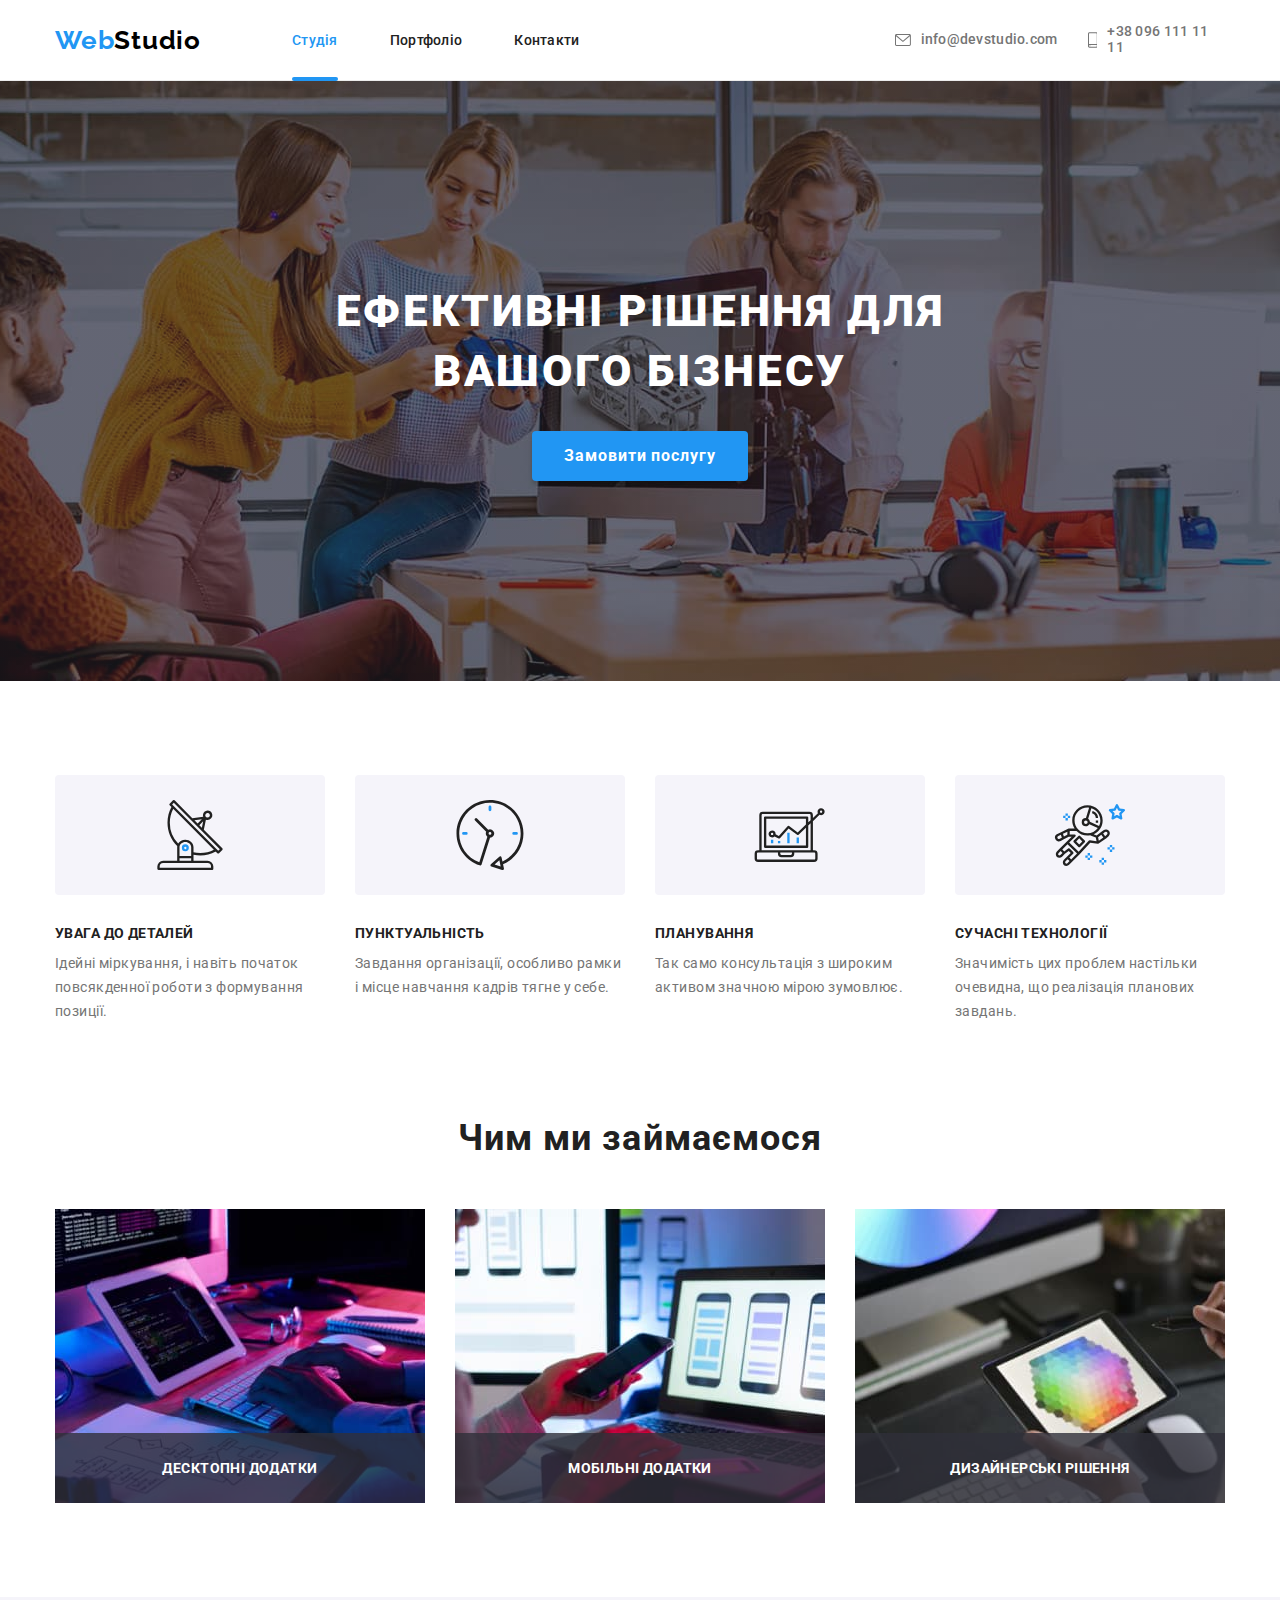
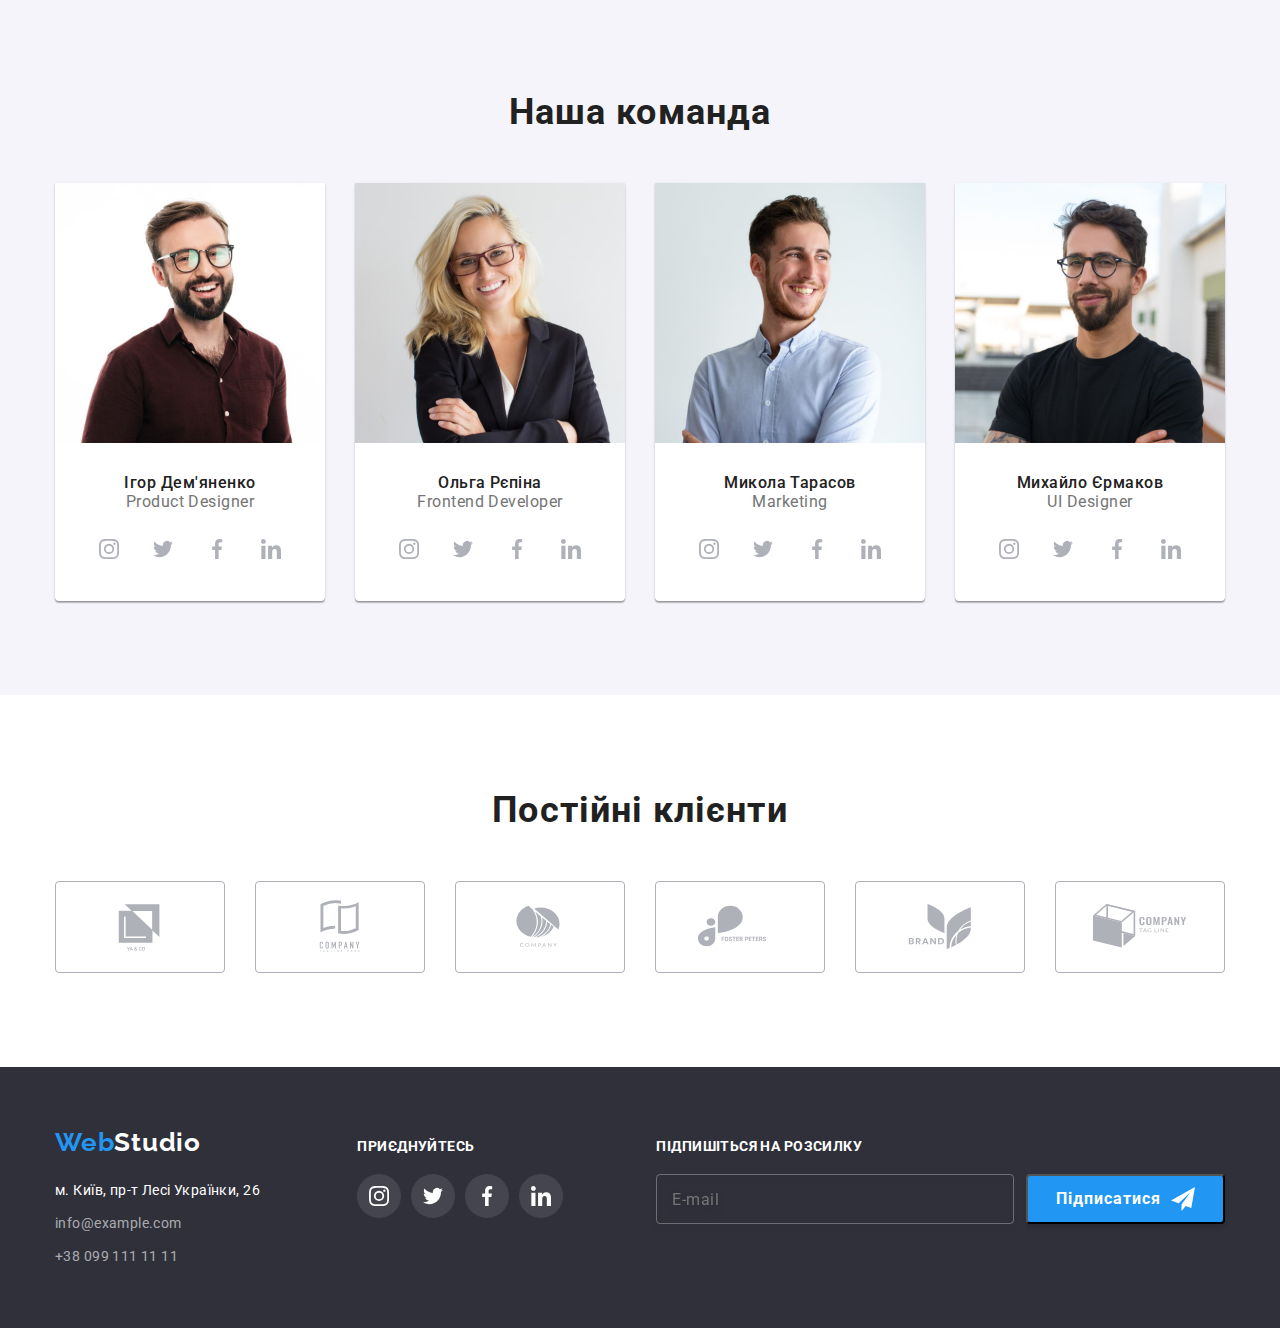
==== index.html @ fb554d21 "hw7" ====
<!DOCTYPE html>
<html lang="uk">
  <head>
    <meta charset="UTF-8" />
    <meta http-equiv="X-UA-Compatible" content="IE=edge" />
    <meta name="viewport" content="width=device-width, initial-scale=1.0" />

    <link rel="preconnect" href="https://fonts.googleapis.com" />
    <link rel="preconnect" href="https://fonts.gstatic.com" crossorigin />
    <link
      href="https://fonts.googleapis.com/css2?family=Raleway:wght@700&family=Roboto:wght@400;500;700;900&display=swap"
      rel="stylesheet"
    />

    <link
      rel="stylesheet"
      href="https://cdnjs.cloudflare.com/ajax/libs/modern-normalize/1.1.0/modern-normalize.min.css"
    />

    <link rel="stylesheet" href="./css/main.min.css" />

    <title>Web Studio</title>
  </head>
  <body>
    <header class="header">
      <div class="conteiner">
        <a href="./index.html" class="header__logo link"
          ><span class="logo--web">Web</span>Studio</a
        >
        <nav class="nav">
          <ul class="nav__list">
            <li class="nav__item">
              <a href="./index.html" class="nav__link link current">Студія</a>
            </li>
            <li class="nav__item">
              <a href="./portfolio.html" class="nav__link link">Портфоліо</a>
            </li>
            <li class="nav__item"><a href="link" class="nav__link link">Контакти</a></li>
          </ul>
        </nav>
        <ul class="header-contacts__list">
          <li class="header-contacts__ietm">
            <a href="mailto:info@devstudio.com" class="header-contacts__link link">
              <svg class="header-contacts__icon" width="16" height="12">
                <use href="./img/svg/symbol-defs.svg#icon-mail"></use>
              </svg>
              info@devstudio.com</a
            >
          </li>
          <li class="header-contacts__ietm">
            <a href="tel:+380961111111" class="header-contacts__link link">
              <svg class="header-contacts__icon" width="10" height="16">
                <use href="./img/svg/symbol-defs.svg#icon-smartphone"></use>
              </svg>
              +38 096 111 11 11</a
            >
          </li>
        </ul>
      </div>
    </header>
    <main>
      <section class="hero">
        <div class="conteiner">
          <h1 class="hero__title">Ефективні рішення для вашого бізнесу</h1>

          <button type="button" class="hero__btn btn cursor" data-modal-open>
            Замовити послугу
          </button>
        </div>
      </section>

      <section class="section">
        <div class="conteiner">
          <h2 class="visually-hidden">Features</h2>
          <ul class="features_list">
            <li class="features__item">
              <div class="features__icon--background">
                <svg class="features__icon" width="70" height="70">
                  <use href="./img/svg/symbol-defs.svg#icon-antenna"></use>
                </svg>
              </div>

              <h3 class="features__title">УВАГА ДО ДЕТАЛЕЙ</h3>
              <p class="features__text">
                Ідейні міркування, і навіть початок повсякденної роботи з формування позиції.
              </p>
            </li>
            <li class="features__item">
              <div class="features__icon--background">
                <svg class="features__icon" width="70" height="70">
                  <use href="./img/svg/symbol-defs.svg#icon-clock"></use>
                </svg>
              </div>

              <h3 class="features__title">ПУНКТУАЛЬНІСТЬ</h3>
              <p class="features__text">
                Завдання організації, особливо рамки і місце навчання кадрів тягне у себе.
              </p>
            </li>
            <li class="features__item">
              <div class="features__icon--background">
                <svg class="features__icon" width="70" height="70">
                  <use href="./img/svg/symbol-defs.svg#icon-diagram"></use>
                </svg>
              </div>

              <h3 class="features__title">ПЛАНУВАННЯ</h3>
              <p class="features__text">
                Так само консультація з широким активом значною мірою зумовлює.
              </p>
            </li>
            <li class="features__item">
              <div class="features__icon--background">
                <svg class="features__icon" width="70" height="70">
                  <use href="./img/svg/symbol-defs.svg#icon-astronaut"></use>
                </svg>
              </div>

              <h3 class="features__title">СУЧАСНІ ТЕХНОЛОГІЇ</h3>
              <p class="features__text">
                Значимість цих проблем настільки очевидна, що реалізація планових завдань.
              </p>
            </li>
          </ul>
        </div>
      </section>

      <section class="section work">
        <div class="conteiner">
          <h2 class="work__title title">Чим ми займаємося</h2>
          <ul class="work__list">
            <li class="work__item">
              <img src="./img/box-1.jpg" alt="computer" width="370" class="work__img" />
              <p class="work__text">Десктопні додатки</p>
            </li>
            <li class="work__item">
              <img src="./img/box-2.jpg" alt="phone" width="370" class="work__img" />
              <p class="work__text">Мобільні додатки</p>
            </li>
            <li class="work__item">
              <img src="./img/box-3.jpg" alt="tablet" width="370" class="work__img" />
              <p class="work__text">Дизайнерські рішення</p>
            </li>
          </ul>
        </div>
      </section>

      <section class="section team">
        <div class="conteiner">
          <h2 class="team__title title">Наша команда</h2>
          <ul class="team__list">
            <li class="team__item">
              <img src="./img/img.jpg" alt="man" class="team__img" width="270" />
              <div class="team__describe">
                <h3 class="team__name">Ігор Дем'яненко</h3>
                <p class="team__positon">Product Designer</p>
                <ul class="team-icon__list">
                  <li class="team-icon__item">
                    <a
                      href="https://www.instagram.com/"
                      target="_blank"
                      rel="noopener noreferrer nofollow"
                      class="team-icon__link"
                    >
                      <svg class="team-icon__social" width="20" height="20">
                        <use href="./img/svg/symbol-defs.svg#icon-instagram"></use>
                      </svg>
                    </a>
                  </li>
                  <li class="team-icon__item">
                    <a
                      href="https://www.twitter.com/"
                      target="_blank"
                      rel="noopener noreferrer nofollow"
                      class="team-icon__link"
                    >
                      <svg class="team-icon__social" width="20" height="20">
                        <use href="./img/svg/symbol-defs.svg#icon-twitter"></use>
                      </svg>
                    </a>
                  </li>
                  <li class="team-icon__item">
                    <a
                      href="https://www.facebook.com/"
                      target="_blank"
                      rel="noopener noreferrer nofollow"
                      class="team-icon__link"
                    >
                      <svg class="team-icon__social" width="20" height="20">
                        <use href="./img/svg/symbol-defs.svg#icon-facebook"></use>
                      </svg>
                    </a>
                  </li>
                  <li class="team-icon__item">
                    <a
                      href="https://www.linkedin.com/"
                      target="_blank"
                      rel="noopener noreferrer nofollow"
                      class="team-icon__link"
                    >
                      <svg class="team-icon__social" width="20" height="20">
                        <use href="./img/svg/symbol-defs.svg#icon-linkedin"></use>
                      </svg>
                    </a>
                  </li>
                </ul>
              </div>
            </li>
            <li class="team__item">
              <img src="./img/img-1.jpg" alt="woman" class="team__img" width="270" />
              <div class="team__describe">
                <h3 class="team__name">Ольга Рєпіна</h3>
                <p class="team__positon">Frontend Developer</p>
                <ul class="team-icon__list">
                  <li class="team-icon__item">
                    <a
                      href="https://www.instagram.com/"
                      target="_blank"
                      rel="noopener noreferrer nofollow"
                      class="team-icon__link"
                    >
                      <svg class="team-icon__social" width="20" height="20">
                        <use href="./img/svg/symbol-defs.svg#icon-instagram"></use>
                      </svg>
                    </a>
                  </li>
                  <li class="team-icon__item">
                    <a
                      href="https://www.twitter.com/"
                      target="_blank"
                      rel="noopener noreferrer nofollow"
                      class="team-icon__link"
                    >
                      <svg class="team-icon__social" width="20" height="20">
                        <use href="./img/svg/symbol-defs.svg#icon-twitter"></use>
                      </svg>
                    </a>
                  </li>
                  <li class="team-icon__item">
                    <a
                      href="https://www.facebook.com/"
                      target="_blank"
                      rel="noopener noreferrer nofollow"
                      class="team-icon__link"
                    >
                      <svg class="team-icon__social" width="20" height="20">
                        <use href="./img/svg/symbol-defs.svg#icon-facebook"></use>
                      </svg>
                    </a>
                  </li>
                  <li class="team-icon__item">
                    <a
                      href="https://www.linkedin.com/"
                      target="_blank"
                      rel="noopener noreferrer nofollow"
                      class="team-icon__link"
                    >
                      <svg class="team-icon__social" width="20" height="20">
                        <use href="./img/svg/symbol-defs.svg#icon-linkedin"></use>
                      </svg>
                    </a>
                  </li>
                </ul>
              </div>
            </li>
            <li class="team__item">
              <img src="./img/img-2.jpg" alt="man" class="team__img" width="270" />
              <div class="team__describe">
                <h3 class="team__name">Микола Тарасов</h3>
                <p class="team__positon">Marketing</p>
                <ul class="team-icon__list">
                  <li class="team-icon__item">
                    <a
                      href="https://www.instagram.com/"
                      target="_blank"
                      rel="noopener noreferrer nofollow"
                      class="team-icon__link"
                    >
                      <svg class="team-icon__social" width="20" height="20">
                        <use href="./img/svg/symbol-defs.svg#icon-instagram"></use>
                      </svg>
                    </a>
                  </li>
                  <li class="team-icon__item">
                    <a
                      href="https://www.twitter.com/"
                      target="_blank"
                      rel="noopener noreferrer nofollow"
                      class="team-icon__link"
                    >
                      <svg class="team-icon__social" width="20" height="20">
                        <use href="./img/svg/symbol-defs.svg#icon-twitter"></use>
                      </svg>
                    </a>
                  </li>
                  <li class="team-icon__item">
                    <a
                      href="https://www.facebook.com/"
                      target="_blank"
                      rel="noopener noreferrer nofollow"
                      class="team-icon__link"
                    >
                      <svg class="team-icon__social" width="20" height="20">
                        <use href="./img/svg/symbol-defs.svg#icon-facebook"></use>
                      </svg>
                    </a>
                  </li>
                  <li class="team-icon__item">
                    <a
                      href="https://www.linkedin.com/"
                      target="_blank"
                      rel="noopener noreferrer nofollow"
                      class="team-icon__link"
                    >
                      <svg class="team-icon__social" width="20" height="20">
                        <use href="./img/svg/symbol-defs.svg#icon-linkedin"></use>
                      </svg>
                    </a>
                  </li>
                </ul>
              </div>
            </li>
            <li class="team__item">
              <img src="./img/img-3.jpg" alt="man" class="team__img" width="270" />
              <div class="team__describe">
                <h3 class="team__name">Михайло Єрмаков</h3>
                <p class="team__positon">UI Designer</p>
                <ul class="team-icon__list">
                  <li class="team-icon__item">
                    <a
                      href="https://www.instagram.com/"
                      target="_blank"
                      rel="noopener noreferrer nofollow"
                      class="team-icon__link"
                    >
                      <svg class="team-icon__social" width="20" height="20">
                        <use href="./img/svg/symbol-defs.svg#icon-instagram"></use>
                      </svg>
                    </a>
                  </li>
                  <li class="team-icon__item">
                    <a
                      href="https://www.twitter.com/"
                      target="_blank"
                      rel="noopener noreferrer nofollow"
                      class="team-icon__link"
                    >
                      <svg class="team-icon__social" width="20" height="20">
                        <use href="./img/svg/symbol-defs.svg#icon-twitter"></use>
                      </svg>
                    </a>
                  </li>
                  <li class="team-icon__item">
                    <a
                      href="https://www.facebook.com/"
                      target="_blank"
                      rel="noopener noreferrer nofollow"
                      class="team-icon__link"
                    >
                      <svg class="team-icon__social" width="20" height="20">
                        <use href="./img/svg/symbol-defs.svg#icon-facebook"></use>
                      </svg>
                    </a>
                  </li>
                  <li class="team-icon__item">
                    <a
                      href="https://www.linkedin.com/"
                      target="_blank"
                      rel="noopener noreferrer nofollow"
                      class="team-icon__link"
                    >
                      <svg class="team-icon__social" width="20" height="20">
                        <use href="./img/svg/symbol-defs.svg#icon-linkedin"></use>
                      </svg>
                    </a>
                  </li>
                </ul>
              </div>
            </li>
          </ul>
        </div>
      </section>

      <section class="section">
        <div class="conteiner">
          <h2 class="title">Постійні клієнти</h2>
          <ul class="clients__list">
            <li class="client__item">
              <a href="" class="clients__link">
                <svg class="client__icon" width="106" height="60">
                  <use href="./img/svg/symbol-defs.svg#icon-Logo-1"></use>
                </svg>
              </a>
            </li>
            <li class="client__item">
              <a href="" class="clients__link">
                <svg class="client__icon" width="106" height="60">
                  <use href="./img/svg/symbol-defs.svg#icon-Logo-2"></use>
                </svg>
              </a>
            </li>
            <li class="client__item">
              <a href="" class="clients__link">
                <svg class="client__icon" width="106" height="60">
                  <use href="./img/svg/symbol-defs.svg#icon-Logo-3"></use>
                </svg>
              </a>
            </li>
            <li class="client__item">
              <a href="" class="clients__link">
                <svg class="client__icon" width="106" height="60">
                  <use href="./img/svg/symbol-defs.svg#icon-Logo-4"></use>
                </svg>
              </a>
            </li>
            <li class="client__item">
              <a href="" class="clients__link">
                <svg class="client__icon" width="106" height="60">
                  <use href="./img/svg/symbol-defs.svg#icon-Logo-5"></use>
                </svg>
              </a>
            </li>
            <li class="client__item">
              <a href="" class="clients__link">
                <svg class="client__icon" width="106" height="60">
                  <use href="./img/svg/symbol-defs.svg#icon-Logo-6"></use>
                </svg>
              </a>
            </li>
          </ul>
        </div>
      </section>
    </main>

    <footer class="footer">
      <div class="conteiner footer-conteiner">
        <div class="footer-contacts">
          <a href="index.html" class="footer__logo link"
            ><span class="logo--web">Web</span>Studio
          </a>
          <address class="address">
            <ul class="addres__list">
              <li class="addres__item">
                <a
                  href="https://goo.gl/maps/8pk922sbXH1BQYxR7"
                  target="_blank"
                  rel="noopener noreferrer nofollow"
                  class="footer__link footer__link--location link"
                  >м. Київ, пр-т Лесі Українки, 26</a
                >
              </li>
              <li class="addres__item">
                <a href="mailto:info@example.com" class="footer__link link">info@example.com</a>
              </li>
              <li class="addres__item">
                <a href="tel:+380991111111" class="footer__link link">+38 099 111 11 11</a>
              </li>
            </ul>
          </address>
        </div>
        <div class="footer-icon">
          <p class="footer-icon__text">Приєднуйтесь</p>
          <ul class="footer-icon__list">
            <li class="footer-icon__item">
              <a
                href="https://www.instagram.com/"
                target="_blank"
                rel="noopener noreferrer nofollow"
                class="footer-icon__link"
              >
                <svg class="footer-icon__social" width="20" height="20">
                  <use href="./img/svg/symbol-defs.svg#icon-instagram"></use>
                </svg>
              </a>
            </li>
            <li class="footer-icon__item">
              <a
                href="https://www.twitter.com/"
                target="_blank"
                rel="noopener noreferrer nofollow"
                class="footer-icon__link"
              >
                <svg class="footer-icon__social" width="20" height="20">
                  <use href="./img/svg/symbol-defs.svg#icon-twitter"></use>
                </svg>
              </a>
            </li>
            <li class="footer-icon__item">
              <a
                href="https://www.facebook.com/"
                target="_blank"
                rel="noopener noreferrer nofollow"
                class="footer-icon__link"
              >
                <svg class="footer-icon__social" width="20" height="20">
                  <use href="./img/svg/symbol-defs.svg#icon-facebook"></use>
                </svg>
              </a>
            </li>
            <li class="footer-icon__item">
              <a
                href="https://www.linkedin.com/"
                target="_blank"
                rel="noopener noreferrer nofollow"
                class="footer-icon__link"
              >
                <svg class="footer-icon__social" width="20" height="20">
                  <use href="./img/svg/symbol-defs.svg#icon-linkedin"></use>
                </svg>
              </a>
            </li>
          </ul>
        </div>

        <form class="footer-form">
          <label class="footer-form__label">
            <p class="footer-form__tile">Підпишіться на розсилку</p>
            <input
              type="email"
              name="subscribe"
              class="footer-form__input cursor"
              placeholder="E-mail"
              required
            />
          </label>

          <button type="submit" class="footer-form__button cursor">
            Підписатися
            <svg class="footer-form__icon" width="24" height="24">
              <use href="./img/svg/symbol-defs.svg#icon-send"></use>
            </svg>
          </button>
        </form>
      </div>
    </footer>
    <div class="backdrop is-hidden" data-modal>
      <div class="modal">
        <form class="modal-form">
          <h2 class="modal-form__title">Залиште свої дані, ми вам передзвонимо</h2>
          <label class="modal-form__label">
            Ім'я
            <input type="text" name="username" class="modal-form__input" required />
            <svg class="modal-form__icon" width="18" height="18">
              <use href="./img/svg/symbol-defs.svg#icon-person"></use>
            </svg>
          </label>
          <label class="modal-form__label">
            Телефон
            <input type="tel" name="tel" class="modal-form__input" required />
            <svg class="modal-form__icon" width="18" height="18">
              <use href="./img/svg/symbol-defs.svg#icon-phone"></use>
            </svg>
          </label>
          <label class="modal-form__label">
            Пошта
            <input type="email" name="email" class="modal-form__input" />
            <svg class="modal-form__icon" width="18" height="18">
              <use href="./img/svg/symbol-defs.svg#icon-email"></use>
            </svg>
          </label>
          <label class="modal-form__label">
            Коментар
            <textarea
              name="comment"
              placeholder="Введіть текст"
              class="modal-form__comment"
            ></textarea>
          </label>
          <label class="modal-form__label--checkbox cursor">
            <input
              type="checkbox"
              name="conditions"
              class="modal-form__input--checkbox visually-hidden"
              required
            />
            <span class="modal-form__span--checkbox-icon">
              <svg class="modal-form__checkbox-icon" width="16" height="15">
                <use href="./img/svg/symbol-defs.svg#icon-check"></use>
              </svg>
            </span>
            Погоджуюся з розсилкою та приймаю
            <a href="" class="modal-form__link--checkbox"> Умови договору</a>
          </label>

          <button type="submit" class="modal-form__button">Відправити</button>
        </form>

        <button type="button" class="modal__button--close cursor" data-modal-close>
          <svg class="modal__icon--close" width="18" height="18">
            <use href="./img/svg/symbol-defs.svg#icon-modal-close"></use>
          </svg>
        </button>
      </div>
    </div>
    <script src="./js/modal.js"></script>
  </body>
</html>
---- css/main.min.css ----
body{font-family:"Roboto",sans-serif;color:#212121;background-color:#fff}h1,h2,h3,p,ul{margin:0}ul{padding:0;list-style:none}img{display:block;max-width:100%;height:auto}.link{text-decoration:none}.conteiner{width:1200px;padding-left:15px;padding-right:15px;margin:0 auto}.section{padding-top:94px;padding-bottom:94px}.visually-hidden{position:absolute;width:1px;height:1px;margin:-1px;border:0;padding:0;white-space:nowrap;-webkit-clip-path:inset(100%);clip-path:inset(100%);clip:rect(0 0 0 0);overflow:hidden}.title{font-size:36px;line-height:42px;text-align:center;letter-spacing:.03em;margin-bottom:50px;color:#212121}.cursor{cursor:pointer}.footer__logo,.header__logo{font-family:"Raleway";font-weight:700;font-size:26px;line-height:1.1923076923;letter-spacing:.03em}.header__logo{color:#000}.footer__logo{color:#fff}.logo--web{color:#2196f3}.header{border-bottom:1px solid #ececec}.header .conteiner{display:flex;align-items:center}.nav{margin-left:91px;margin-right:315px}.nav__list{display:flex;align-items:center}.nav__item:not(:first-child){margin-left:52px}.nav__link{position:relative;display:block;padding-top:32px;padding-bottom:32px;font-weight:500;font-size:14px;line-height:1.1428571429;letter-spacing:.02em;color:#212121;transition:color 250ms cubic-bezier(0.4, 0, 0.2, 1)}.nav__link:hover,.nav__link:focus{color:#2196f3}.current{color:#2196f3}.current::after{content:"";position:absolute;display:block;width:100%;height:4px;background:#2196f3;border-radius:2px;left:0;bottom:-1px}.header-contacts__list{display:flex;align-items:center}.header-contacts__icon{fill:#757575;margin-right:10px;transition:fill 250ms cubic-bezier(0.4, 0, 0.2, 1)}.header-contacts__link{display:flex;align-items:center;font-weight:500;font-size:14px;line-height:1.14;letter-spacing:.02em;color:#757575;transition:color 250ms cubic-bezier(0.4, 0, 0.2, 1)}.header-contacts__link:hover,.header-contacts__link:focus{color:#2196f3}.header-contacts__link:hover .header-contacts__icon,.header-contacts__link:focus .header-contacts__icon{fill:#2196f3}.header-contacts__ietm:not(:last-child){margin-right:30px}.hero{max-width:1600px;margin-left:auto;margin-right:auto;background-image:linear-gradient(to right, rgba(47, 48, 58, 0.4), rgba(47, 48, 58, 0.4)),url(../../img/hero.jpg);background-position:center;background-size:cover;background-repeat:no-repeat;padding-top:200px;padding-bottom:200px;background-color:#2f303a;text-align:center}.hero__title{font-weight:900;font-size:44px;line-height:1.3636363636;width:700px;margin:0 auto;letter-spacing:.06em;text-transform:uppercase;color:#fff}.hero__btn{font-weight:700;font-size:16px;line-height:1.875;letter-spacing:.06em;margin-top:30px;padding:10px 32px;background-color:#2196f3;box-shadow:0px 4px 4px rgba(0,0,0,.15);border-radius:4px;border:rgba(0,0,0,0);color:#fff;transition:background-color 250ms cubic-bezier(0.4, 0, 0.2, 1)}.hero__btn:hover{background-color:#188ce8;box-shadow:0px 4px 4px rgba(0,0,0,.15);border-radius:4px}.features_list{display:flex;gap:30px}.features__icon{width:270px}.features__icon--background{display:flex;align-items:center;justify-content:center;background-color:#f5f4fa;border-radius:4px;height:120px;margin-bottom:30px}.features__title{font-size:14px;line-height:1.1428571429;letter-spacing:.03em;margin-bottom:10px}.features__text{font-size:14px;line-height:1.7142857143;letter-spacing:.03em;color:#757575}.work{padding-top:0}.work__list{display:flex;gap:30px}.work__item{position:relative}.work__text{position:absolute;bottom:0;left:0;display:flex;align-items:center;justify-content:center;background:rgba(47,48,58,.8);width:100%;height:70px;font-weight:700;font-size:14px;line-height:1.1428571429;letter-spacing:.03em;text-transform:uppercase;color:#fff}.team{background-color:#f5f4fa}.team__list{display:flex;gap:30px}.team__item{box-shadow:0px 1px 3px rgba(0,0,0,.12),0px 1px 1px rgba(0,0,0,.14),0px 2px 1px rgba(0,0,0,.2);border-radius:0px 0px 4px 4px;background-color:#fff}.team__describe{padding-top:30px;padding-bottom:30px;display:flex;flex-direction:column;align-items:center}.team__name{font-weight:500;font-size:16px;line-height:1.1875;letter-spacing:.03em;color:#212121}.team__positon{font-size:16px;line-height:1.1875;text-align:center;letter-spacing:.03em;color:#757575}.team-icon__list{display:flex;gap:10px;margin-top:16px}.team-icon__link{width:44px;height:44px;display:flex;align-items:center;justify-content:center;border-radius:50px;transition:background-color 250ms cubic-bezier(0.4, 0, 0.2, 1)}.team-icon__link:hover,.team-icon__link:focus{background-color:#2196f3}.team-icon__link:hover .team-icon__social,.team-icon__link:focus .team-icon__social{fill:#fff}.team-icon__social{fill:#afb1b8;transition:fill 250ms cubic-bezier(0.4, 0, 0.2, 1)}.clients__list{display:flex;gap:30px}.clients__link{display:flex;align-items:center;justify-content:center;width:170px;height:92px;border:1px solid #afb1b8;border-radius:4px;transition:border 250ms cubic-bezier(0.4, 0, 0.2, 1)}.clients__link:hover,.clients__link:focus{border:1px solid #2196f3}.clients__link:hover .client__icon,.clients__link:focus .client__icon{fill:#2196f3}.client__icon{fill:#afb1b8;transition:fill 250ms cubic-bezier(0.4, 0, 0.2, 1)}.portfolio-btn__list{display:flex;align-items:center;justify-content:center;gap:30px;margin-bottom:34px}.button{font-weight:500;font-size:16px;line-height:1.625;letter-spacing:.03em;color:#212121;padding:6px 22px;background-color:#f5f4fa;border-radius:4px;border-color:rgba(0,0,0,0);transition:background-color 250ms cubic-bezier(0.4, 0, 0.2, 1),color 250ms cubic-bezier(0.4, 0, 0.2, 1),box-shadow 250ms cubic-bezier(0.4, 0, 0.2, 1)}.button:hover,.button:focus{background-color:#2196f3;color:#fff;box-shadow:0px 3px 1px rgba(0,0,0,.1),0px 1px 2px rgba(0,0,0,.08),0px 2px 2px rgba(0,0,0,.12);border-radius:4px}.project__list{display:flex;flex-wrap:wrap;gap:30px}.project__item{width:370px}.card__link{display:block;transition:box-shadow 250ms cubic-bezier(0.4, 0, 0.2, 1)}.card__link:hover,.card__link:focus{box-shadow:0px 1px 1px rgba(0,0,0,.12),0px 4px 4px rgba(0,0,0,.06),1px 4px 6px rgba(0,0,0,.16)}.card__link:hover .card__text,.card__link:focus .card__text{transform:translateY(0)}.card__describe{position:relative;overflow:hidden}.card__text{position:absolute;bottom:0;left:0;display:flex;align-items:center;padding-right:24px;padding-left:24px;font-weight:400;font-size:18px;line-height:1.5555555556;letter-spacing:.03em;color:#fff;background:rgba(33,150,243,.9);height:100%;transform:translateY(101%);transition:transform 250ms cubic-bezier(0.4, 0, 0.2, 1)}.card__bottom{border-bottom:1px solid #eee;border-left:1px solid #eee;border-right:1px solid #eee;padding:20px 24px}.card__name{color:#212121;font-size:18px;line-height:2;letter-spacing:.06em}.card__technology{margin-top:4px;font-size:16px;line-height:1.9;letter-spacing:.03em;color:#757575}.backdrop{position:fixed;top:0;left:0;width:100%;height:100%;background-color:rgba(0,0,0,.2);opacity:1;transition:opacity 250ms cubic-bezier(0.4, 0, 0.2, 1),visibility 250ms cubic-bezier(0.4, 0, 0.2, 1)}.backdrop.is-hidden{visibility:hidden;opacity:0;pointer-events:none}.backdrop.is-hidden .modal{transform:translate(-50%, -50%) scale(1.2)}.modal{position:absolute;top:50%;left:50%;width:528px;height:581px;background:#fff;box-shadow:0px 1px 3px rgba(0,0,0,.12),0px 1px 1px rgba(0,0,0,.14),0px 2px 1px rgba(0,0,0,.2);border-radius:4px;transform:translate(-50%, -50%) scale(1);transition:transform 250ms cubic-bezier(0.4, 0, 0.2, 1)}.modal-form{padding:40px}.modal-form__title{font-size:20px;line-height:1.15;text-align:center;letter-spacing:.03em;margin-bottom:12px}.modal-form__label{position:relative;display:flex;flex-direction:column;font-weight:400;font-size:12px;line-height:1.1666666667;letter-spacing:.01em;color:#757575}.modal-form__input{margin-top:4px;margin-bottom:10px;height:40px;border:1px solid rgba(33,33,33,.2);border-radius:4px;padding:12px 42px;outline:none;transition:border-color 250ms cubic-bezier(0.4, 0, 0.2, 1)}.modal-form__input:focus{border-color:#2196f3}.modal-form__icon{position:absolute;left:12px;top:50%;transform:translateY(-20%);transition:fill 250ms cubic-bezier(0.4, 0, 0.2, 1)}.modal-form__input:focus+.modal-form__icon{fill:#2196f3}.modal-form__comment{height:120px;border:1px solid rgba(33,33,33,.2);border-radius:4px;margin-top:4px;padding:12px 16px;resize:none;outline:none;transition:border-color 250ms cubic-bezier(0.4, 0, 0.2, 1)}.modal-form__comment:focus{border-color:#2196f3}.modal-form__label--checkbox{display:flex;justify-content:center;align-items:center;font-weight:400;font-size:14px;line-height:1.7142857143;letter-spacing:.03em;color:#757575;margin-top:20px}.modal-form__span--checkbox-icon{display:flex;align-items:center;width:16px;height:15px;margin-right:9px;border:2px solid #212121;border-radius:2px;transition:background-color 250ms cubic-bezier(0.4, 0, 0.2, 1)}.modal-form__input--checkbox:checked+.modal-form__span--checkbox-icon{border-color:rgba(0,0,0,0);background-color:#2196f3}.modal-form__input--checkbox:focus+.modal-form__span--checkbox-icon{border-color:#2196f3}.modal-form__link--checkbox{margin-left:5px;color:#2196f3}.modal-form__button{display:block;margin:0 auto;margin-top:40px;padding:10px 52px;background:#2196f3;box-shadow:0px 4px 4px rgba(0,0,0,.15);border:rgba(0,0,0,0);border-radius:4px;font-weight:700;font-size:16px;line-height:1.875;letter-spacing:.06em;color:#fff;cursor:pointer;transition:box-shadow 250ms cubic-bezier(0.4, 0, 0.2, 1),background-color 250ms cubic-bezier(0.4, 0, 0.2, 1)}.modal-form__button:hover,.modal-form__button:focus{background-color:#188ce8;box-shadow:0px 4px 4px rgba(0,0,0,.15);border-radius:4px}.modal__button--close{position:absolute;display:flex;justify-content:center;align-items:center;top:8px;right:8px;width:30px;height:30px;background:#fff;border:1px solid rgba(0,0,0,.1);border-radius:50%;padding:0}.footer{background-color:#2f303a}.footer-conteiner{display:flex;align-items:baseline;padding-top:60px;padding-bottom:60px}address{font-style:normal}.footer-contacts{margin-right:70px}.address{margin-top:20px}.addres__item:not(:last-child){margin-bottom:9px}.footer__link{font-weight:400;font-size:14px;line-height:1.7142857143;letter-spacing:.03em;color:rgba(255,255,255,.6);transition:color 250ms cubic-bezier(0.4, 0, 0.2, 1)}.footer__link:hover,.footer__link:focus{color:#2196f3}.footer__link--location{color:#fff}.footer-contacts{flex-grow:1}.footer-icon__text{font-weight:700;font-size:14px;line-height:1.1428571429;letter-spacing:.03em;text-transform:uppercase;color:#fff;margin-bottom:20px}.footer-icon__list{display:flex;align-items:center;gap:10px}.footer-icon__social{fill:#fff}.footer-icon__link{display:flex;align-items:center;justify-content:center;width:44px;height:44px;border-radius:50px;background-color:rgba(255,255,255,.1);transition:background-color 250ms cubic-bezier(0.4, 0, 0.2, 1)}.footer-icon__link:hover,.footer-icon__link:focus{background-color:#2196f3}.footer-form{display:flex;align-items:flex-end;margin-left:93px}.footer-form__label{margin-right:12px;cursor:pointer}.footer-form__tile{font-weight:700;font-size:14px;line-height:1.1428571429;letter-spacing:.03em;text-transform:uppercase;color:#fff;margin-bottom:20px}.footer-form__input{width:358px;height:50px;border:1px solid rgba(255,255,255,.3);filter:drop-shadow(0px 4px 4px rgba(0, 0, 0, 0.15));border-radius:4px;background-color:rgba(0,0,0,0);font-weight:400;font-size:16px;line-height:1.25;letter-spacing:.03em;outline:none;color:rgba(255,255,255,.6);padding:16px 15px;transition:border 250ms cubic-bezier(0.4, 0, 0.2, 1)}.footer-form__input:focus{border:1px solid #2196f3}.footer-form__button{display:flex;align-items:center;gap:10px;height:50px;padding:10px 28px;background:#2196f3;box-shadow:0px 4px 4px rgba(0,0,0,.15);border-radius:4px;font-weight:700;font-size:16px;line-height:1.875;letter-spacing:.06em;color:#fff;transition:background-color 250ms cubic-bezier(0.4, 0, 0.2, 1)}.footer-form__button:hover,.footer-form__button:focus{background-color:#188ce8}/*# sourceMappingURL=main.min.css.map */
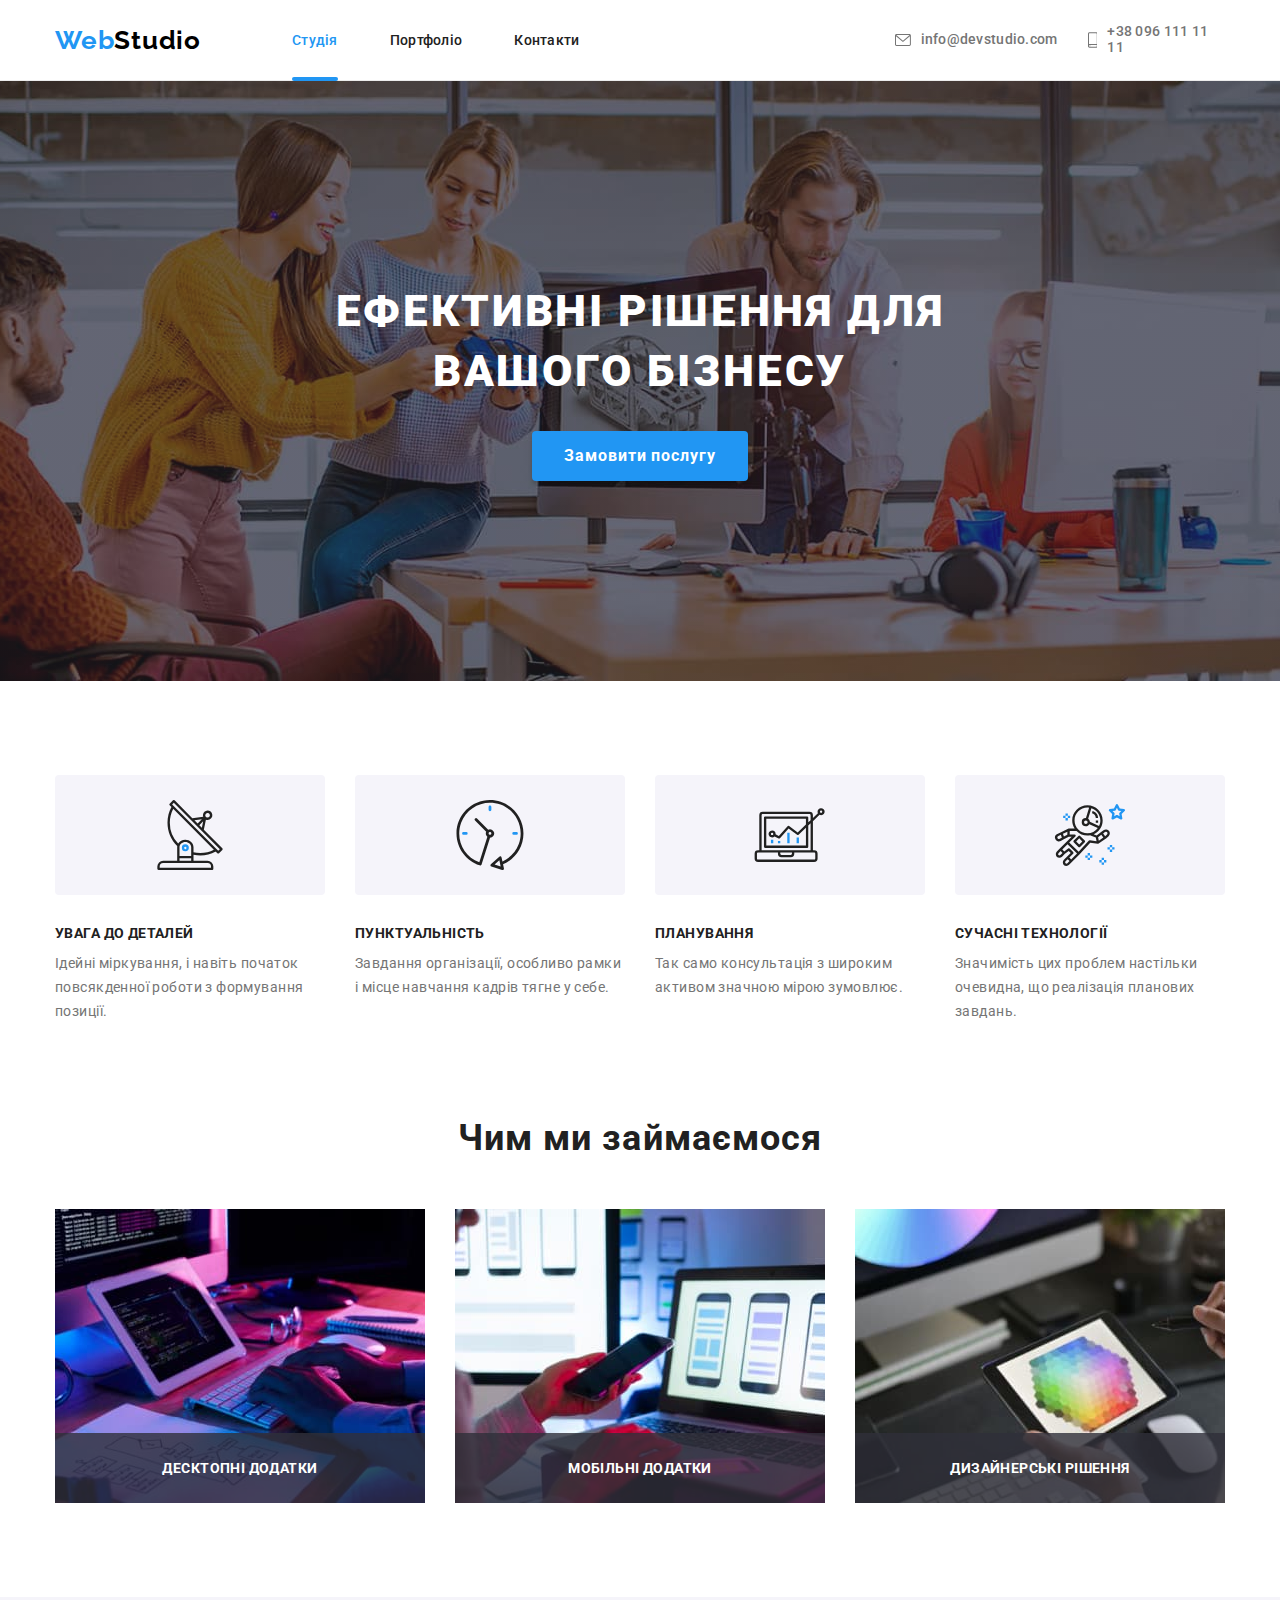
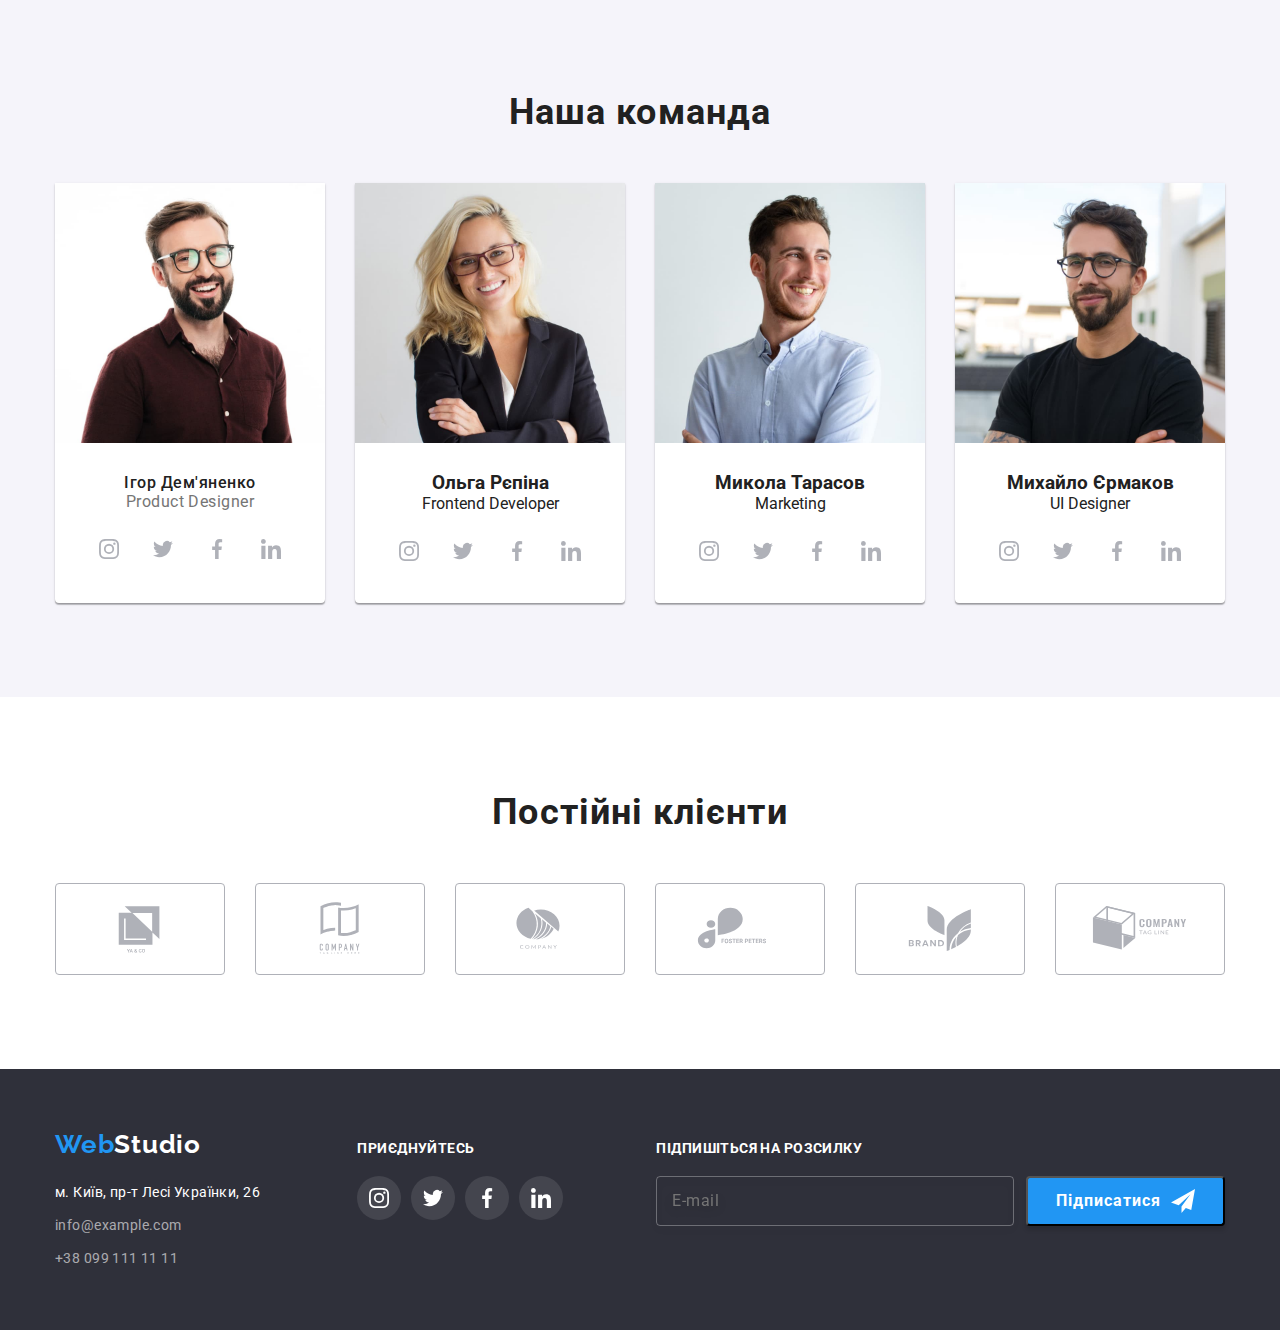
==== commit e65097ef: "correction" ====
--- a/index.html
+++ b/index.html
@@ -23,22 +23,20 @@
   </head>
   <body>
     <header class="header">
-      <div class="conteiner">
-        <a href="./index.html" class="header__logo link"
-          ><span class="logo--web">Web</span>Studio</a
-        >
+      <div class="header__conteiner conteiner">
+        <a href="./index.html" class="logo"><span class="logo__web">Web</span>Studio</a>
         <nav class="nav">
           <ul class="nav__list">
             <li class="nav__item">
-              <a href="./index.html" class="nav__link link current">Студія</a>
+              <a href="./index.html" class="nav__link nav__link--current">Студія</a>
             </li>
             <li class="nav__item">
-              <a href="./portfolio.html" class="nav__link link">Портфоліо</a>
-            </li>
-            <li class="nav__item"><a href="link" class="nav__link link">Контакти</a></li>
+              <a href="./portfolio.html" class="nav__link">Портфоліо</a>
+            </li>
+            <li class="nav__item"><a href="link" class="nav__link">Контакти</a></li>
           </ul>
         </nav>
-        <ul class="header-contacts__list">
+        <ul class="header-contacts">
           <li class="header-contacts__ietm">
             <a href="mailto:info@devstudio.com" class="header-contacts__link link">
               <svg class="header-contacts__icon" width="16" height="12">
@@ -48,7 +46,7 @@
             >
           </li>
           <li class="header-contacts__ietm">
-            <a href="tel:+380961111111" class="header-contacts__link link">
+            <a href="tel:+380961111111" class="header-contacts__link">
               <svg class="header-contacts__icon" width="10" height="16">
                 <use href="./img/svg/symbol-defs.svg#icon-smartphone"></use>
               </svg>
@@ -63,18 +61,16 @@
         <div class="conteiner">
           <h1 class="hero__title">Ефективні рішення для вашого бізнесу</h1>
 
-          <button type="button" class="hero__btn btn cursor" data-modal-open>
-            Замовити послугу
-          </button>
+          <button type="button" class="hero__btn btn" data-modal-open>Замовити послугу</button>
         </div>
       </section>
 
       <section class="section">
         <div class="conteiner">
           <h2 class="visually-hidden">Features</h2>
-          <ul class="features_list">
+          <ul class="features">
             <li class="features__item">
-              <div class="features__icon--background">
+              <div class="features__icon-box">
                 <svg class="features__icon" width="70" height="70">
                   <use href="./img/svg/symbol-defs.svg#icon-antenna"></use>
                 </svg>
@@ -86,7 +82,7 @@
               </p>
             </li>
             <li class="features__item">
-              <div class="features__icon--background">
+              <div class="features__icon-box">
                 <svg class="features__icon" width="70" height="70">
                   <use href="./img/svg/symbol-defs.svg#icon-clock"></use>
                 </svg>
@@ -98,7 +94,7 @@
               </p>
             </li>
             <li class="features__item">
-              <div class="features__icon--background">
+              <div class="features__icon-box">
                 <svg class="features__icon" width="70" height="70">
                   <use href="./img/svg/symbol-defs.svg#icon-diagram"></use>
                 </svg>
@@ -110,7 +106,7 @@
               </p>
             </li>
             <li class="features__item">
-              <div class="features__icon--background">
+              <div class="features__icon-box">
                 <svg class="features__icon" width="70" height="70">
                   <use href="./img/svg/symbol-defs.svg#icon-astronaut"></use>
                 </svg>
@@ -125,9 +121,9 @@
         </div>
       </section>
 
-      <section class="section work">
+      <section class="section section--no-padding-top">
         <div class="conteiner">
-          <h2 class="work__title title">Чим ми займаємося</h2>
+          <h2 class="section__title">Чим ми займаємося</h2>
           <ul class="work__list">
             <li class="work__item">
               <img src="./img/box-1.jpg" alt="computer" width="370" class="work__img" />
@@ -145,60 +141,60 @@
         </div>
       </section>
 
-      <section class="section team">
+      <section class="section section--background">
         <div class="conteiner">
-          <h2 class="team__title title">Наша команда</h2>
-          <ul class="team__list">
+          <h2 class="section__title">Наша команда</h2>
+          <ul class="team">
             <li class="team__item">
               <img src="./img/img.jpg" alt="man" class="team__img" width="270" />
               <div class="team__describe">
-                <h3 class="team__name">Ігор Дем'яненко</h3>
-                <p class="team__positon">Product Designer</p>
-                <ul class="team-icon__list">
-                  <li class="team-icon__item">
+                <h3 class="team__title">Ігор Дем'яненко</h3>
+                <p class="team__text">Product Designer</p>
+                <ul class="socials">
+                  <li class="socials__item">
                     <a
                       href="https://www.instagram.com/"
                       target="_blank"
                       rel="noopener noreferrer nofollow"
-                      class="team-icon__link"
-                    >
-                      <svg class="team-icon__social" width="20" height="20">
+                      class="socials__link"
+                    >
+                      <svg class="socials__icon" width="20" height="20">
                         <use href="./img/svg/symbol-defs.svg#icon-instagram"></use>
                       </svg>
                     </a>
                   </li>
-                  <li class="team-icon__item">
+                  <li class="socials__item">
                     <a
                       href="https://www.twitter.com/"
                       target="_blank"
                       rel="noopener noreferrer nofollow"
-                      class="team-icon__link"
-                    >
-                      <svg class="team-icon__social" width="20" height="20">
+                      class="socials__link"
+                    >
+                      <svg class="socials__icon" width="20" height="20">
                         <use href="./img/svg/symbol-defs.svg#icon-twitter"></use>
                       </svg>
                     </a>
                   </li>
-                  <li class="team-icon__item">
+                  <li class="socials__item">
                     <a
                       href="https://www.facebook.com/"
                       target="_blank"
                       rel="noopener noreferrer nofollow"
-                      class="team-icon__link"
-                    >
-                      <svg class="team-icon__social" width="20" height="20">
+                      class="socials__link"
+                    >
+                      <svg class="socials__icon" width="20" height="20">
                         <use href="./img/svg/symbol-defs.svg#icon-facebook"></use>
                       </svg>
                     </a>
                   </li>
-                  <li class="team-icon__item">
+                  <li class="socials__item">
                     <a
                       href="https://www.linkedin.com/"
                       target="_blank"
                       rel="noopener noreferrer nofollow"
-                      class="team-icon__link"
-                    >
-                      <svg class="team-icon__social" width="20" height="20">
+                      class="socials__link"
+                    >
+                      <svg class="socials__icon" width="20" height="20">
                         <use href="./img/svg/symbol-defs.svg#icon-linkedin"></use>
                       </svg>
                     </a>
@@ -211,51 +207,51 @@
               <div class="team__describe">
                 <h3 class="team__name">Ольга Рєпіна</h3>
                 <p class="team__positon">Frontend Developer</p>
-                <ul class="team-icon__list">
-                  <li class="team-icon__item">
+                <ul class="socials">
+                  <li class="socials__item">
                     <a
                       href="https://www.instagram.com/"
                       target="_blank"
                       rel="noopener noreferrer nofollow"
-                      class="team-icon__link"
-                    >
-                      <svg class="team-icon__social" width="20" height="20">
+                      class="socials__link"
+                    >
+                      <svg class="socials__icon" width="20" height="20">
                         <use href="./img/svg/symbol-defs.svg#icon-instagram"></use>
                       </svg>
                     </a>
                   </li>
-                  <li class="team-icon__item">
+                  <li class="socials__item">
                     <a
                       href="https://www.twitter.com/"
                       target="_blank"
                       rel="noopener noreferrer nofollow"
-                      class="team-icon__link"
-                    >
-                      <svg class="team-icon__social" width="20" height="20">
+                      class="socials__link"
+                    >
+                      <svg class="socials__icon" width="20" height="20">
                         <use href="./img/svg/symbol-defs.svg#icon-twitter"></use>
                       </svg>
                     </a>
                   </li>
-                  <li class="team-icon__item">
+                  <li class="socials__item">
                     <a
                       href="https://www.facebook.com/"
                       target="_blank"
                       rel="noopener noreferrer nofollow"
-                      class="team-icon__link"
-                    >
-                      <svg class="team-icon__social" width="20" height="20">
+                      class="socials__link"
+                    >
+                      <svg class="socials__icon" width="20" height="20">
                         <use href="./img/svg/symbol-defs.svg#icon-facebook"></use>
                       </svg>
                     </a>
                   </li>
-                  <li class="team-icon__item">
+                  <li class="socials__item">
                     <a
                       href="https://www.linkedin.com/"
                       target="_blank"
                       rel="noopener noreferrer nofollow"
-                      class="team-icon__link"
-                    >
-                      <svg class="team-icon__social" width="20" height="20">
+                      class="socials__link"
+                    >
+                      <svg class="socials__icon" width="20" height="20">
                         <use href="./img/svg/symbol-defs.svg#icon-linkedin"></use>
                       </svg>
                     </a>
@@ -268,51 +264,51 @@
               <div class="team__describe">
                 <h3 class="team__name">Микола Тарасов</h3>
                 <p class="team__positon">Marketing</p>
-                <ul class="team-icon__list">
-                  <li class="team-icon__item">
+                <ul class="socials">
+                  <li class="socials__item">
                     <a
                       href="https://www.instagram.com/"
                       target="_blank"
                       rel="noopener noreferrer nofollow"
-                      class="team-icon__link"
-                    >
-                      <svg class="team-icon__social" width="20" height="20">
+                      class="socials__link"
+                    >
+                      <svg class="socials__icon" width="20" height="20">
                         <use href="./img/svg/symbol-defs.svg#icon-instagram"></use>
                       </svg>
                     </a>
                   </li>
-                  <li class="team-icon__item">
+                  <li class="socials__item">
                     <a
                       href="https://www.twitter.com/"
                       target="_blank"
                       rel="noopener noreferrer nofollow"
-                      class="team-icon__link"
-                    >
-                      <svg class="team-icon__social" width="20" height="20">
+                      class="socials__link"
+                    >
+                      <svg class="socials__icon" width="20" height="20">
                         <use href="./img/svg/symbol-defs.svg#icon-twitter"></use>
                       </svg>
                     </a>
                   </li>
-                  <li class="team-icon__item">
+                  <li class="socials__item">
                     <a
                       href="https://www.facebook.com/"
                       target="_blank"
                       rel="noopener noreferrer nofollow"
-                      class="team-icon__link"
-                    >
-                      <svg class="team-icon__social" width="20" height="20">
+                      class="socials__link"
+                    >
+                      <svg class="socials__icon" width="20" height="20">
                         <use href="./img/svg/symbol-defs.svg#icon-facebook"></use>
                       </svg>
                     </a>
                   </li>
-                  <li class="team-icon__item">
+                  <li class="socials__item">
                     <a
                       href="https://www.linkedin.com/"
                       target="_blank"
                       rel="noopener noreferrer nofollow"
-                      class="team-icon__link"
-                    >
-                      <svg class="team-icon__social" width="20" height="20">
+                      class="socials__link"
+                    >
+                      <svg class="socials__icon" width="20" height="20">
                         <use href="./img/svg/symbol-defs.svg#icon-linkedin"></use>
                       </svg>
                     </a>
@@ -325,51 +321,51 @@
               <div class="team__describe">
                 <h3 class="team__name">Михайло Єрмаков</h3>
                 <p class="team__positon">UI Designer</p>
-                <ul class="team-icon__list">
-                  <li class="team-icon__item">
+                <ul class="socials">
+                  <li class="socials__item">
                     <a
                       href="https://www.instagram.com/"
                       target="_blank"
                       rel="noopener noreferrer nofollow"
-                      class="team-icon__link"
-                    >
-                      <svg class="team-icon__social" width="20" height="20">
+                      class="socials__link"
+                    >
+                      <svg class="socials__icon" width="20" height="20">
                         <use href="./img/svg/symbol-defs.svg#icon-instagram"></use>
                       </svg>
                     </a>
                   </li>
-                  <li class="team-icon__item">
+                  <li class="socials__item">
                     <a
                       href="https://www.twitter.com/"
                       target="_blank"
                       rel="noopener noreferrer nofollow"
-                      class="team-icon__link"
-                    >
-                      <svg class="team-icon__social" width="20" height="20">
+                      class="socials__link"
+                    >
+                      <svg class="socials__icon" width="20" height="20">
                         <use href="./img/svg/symbol-defs.svg#icon-twitter"></use>
                       </svg>
                     </a>
                   </li>
-                  <li class="team-icon__item">
+                  <li class="socials__item">
                     <a
                       href="https://www.facebook.com/"
                       target="_blank"
                       rel="noopener noreferrer nofollow"
-                      class="team-icon__link"
-                    >
-                      <svg class="team-icon__social" width="20" height="20">
+                      class="socials__link"
+                    >
+                      <svg class="socials__icon" width="20" height="20">
                         <use href="./img/svg/symbol-defs.svg#icon-facebook"></use>
                       </svg>
                     </a>
                   </li>
-                  <li class="team-icon__item">
+                  <li class="socials__item">
                     <a
                       href="https://www.linkedin.com/"
                       target="_blank"
                       rel="noopener noreferrer nofollow"
-                      class="team-icon__link"
-                    >
-                      <svg class="team-icon__social" width="20" height="20">
+                      class="socials__link"
+                    >
+                      <svg class="socials__icon" width="20" height="20">
                         <use href="./img/svg/symbol-defs.svg#icon-linkedin"></use>
                       </svg>
                     </a>
@@ -383,8 +379,8 @@
 
       <section class="section">
         <div class="conteiner">
-          <h2 class="title">Постійні клієнти</h2>
-          <ul class="clients__list">
+          <h2 class="section__title">Постійні клієнти</h2>
+          <ul class="clients">
             <li class="client__item">
               <a href="" class="clients__link">
                 <svg class="client__icon" width="106" height="60">
@@ -435,9 +431,7 @@
     <footer class="footer">
       <div class="conteiner footer-conteiner">
         <div class="footer-contacts">
-          <a href="index.html" class="footer__logo link"
-            ><span class="logo--web">Web</span>Studio
-          </a>
+          <a href="index.html" class="logo link"><span class="logo__web">Web</span>Studio </a>
           <address class="address">
             <ul class="addres__list">
               <li class="addres__item">
@@ -458,53 +452,53 @@
             </ul>
           </address>
         </div>
-        <div class="footer-icon">
-          <p class="footer-icon__text">Приєднуйтесь</p>
-          <ul class="footer-icon__list">
-            <li class="footer-icon__item">
+        <div class="footer-socials">
+          <p class="footer-socials__text">Приєднуйтесь</p>
+          <ul class="footer-socials__list">
+            <li class="footer-socials__item">
               <a
                 href="https://www.instagram.com/"
                 target="_blank"
                 rel="noopener noreferrer nofollow"
-                class="footer-icon__link"
+                class="footer-socials__link"
               >
-                <svg class="footer-icon__social" width="20" height="20">
+                <svg class="footer-socials__icon" width="20" height="20">
                   <use href="./img/svg/symbol-defs.svg#icon-instagram"></use>
                 </svg>
               </a>
             </li>
-            <li class="footer-icon__item">
+            <li class="footer-socials__item">
               <a
                 href="https://www.twitter.com/"
                 target="_blank"
                 rel="noopener noreferrer nofollow"
-                class="footer-icon__link"
+                class="footer-socials__link"
               >
-                <svg class="footer-icon__social" width="20" height="20">
+                <svg class="footer-socials__icon" width="20" height="20">
                   <use href="./img/svg/symbol-defs.svg#icon-twitter"></use>
                 </svg>
               </a>
             </li>
-            <li class="footer-icon__item">
+            <li class="footer-socials__item">
               <a
                 href="https://www.facebook.com/"
                 target="_blank"
                 rel="noopener noreferrer nofollow"
-                class="footer-icon__link"
+                class="footer-socials__link"
               >
-                <svg class="footer-icon__social" width="20" height="20">
+                <svg class="footer-socials__icon" width="20" height="20">
                   <use href="./img/svg/symbol-defs.svg#icon-facebook"></use>
                 </svg>
               </a>
             </li>
-            <li class="footer-icon__item">
+            <li class="footer-socials__item">
               <a
                 href="https://www.linkedin.com/"
                 target="_blank"
                 rel="noopener noreferrer nofollow"
-                class="footer-icon__link"
+                class="footer-socials__link"
               >
-                <svg class="footer-icon__social" width="20" height="20">
+                <svg class="footer-socials__icon" width="20" height="20">
                   <use href="./img/svg/symbol-defs.svg#icon-linkedin"></use>
                 </svg>
               </a>
@@ -518,13 +512,13 @@
             <input
               type="email"
               name="subscribe"
-              class="footer-form__input cursor"
+              class="footer-form__input"
               placeholder="E-mail"
               required
             />
           </label>
 
-          <button type="submit" class="footer-form__button cursor">
+          <button type="submit" class="footer-form__button">
             Підписатися
             <svg class="footer-form__icon" width="24" height="24">
               <use href="./img/svg/symbol-defs.svg#icon-send"></use>
@@ -566,7 +560,7 @@
               class="modal-form__comment"
             ></textarea>
           </label>
-          <label class="modal-form__label--checkbox cursor">
+          <label class="modal-form__label--checkbox">
             <input
               type="checkbox"
               name="conditions"
--- a/css/main.min.css
+++ b/css/main.min.css
@@ -1 +1 @@
-body{font-family:"Roboto",sans-serif;color:#212121;background-color:#fff}h1,h2,h3,p,ul{margin:0}ul{padding:0;list-style:none}img{display:block;max-width:100%;height:auto}.link{text-decoration:none}.conteiner{width:1200px;padding-left:15px;padding-right:15px;margin:0 auto}.section{padding-top:94px;padding-bottom:94px}.visually-hidden{position:absolute;width:1px;height:1px;margin:-1px;border:0;padding:0;white-space:nowrap;-webkit-clip-path:inset(100%);clip-path:inset(100%);clip:rect(0 0 0 0);overflow:hidden}.title{font-size:36px;line-height:42px;text-align:center;letter-spacing:.03em;margin-bottom:50px;color:#212121}.cursor{cursor:pointer}.footer__logo,.header__logo{font-family:"Raleway";font-weight:700;font-size:26px;line-height:1.1923076923;letter-spacing:.03em}.header__logo{color:#000}.footer__logo{color:#fff}.logo--web{color:#2196f3}.header{border-bottom:1px solid #ececec}.header .conteiner{display:flex;align-items:center}.nav{margin-left:91px;margin-right:315px}.nav__list{display:flex;align-items:center}.nav__item:not(:first-child){margin-left:52px}.nav__link{position:relative;display:block;padding-top:32px;padding-bottom:32px;font-weight:500;font-size:14px;line-height:1.1428571429;letter-spacing:.02em;color:#212121;transition:color 250ms cubic-bezier(0.4, 0, 0.2, 1)}.nav__link:hover,.nav__link:focus{color:#2196f3}.current{color:#2196f3}.current::after{content:"";position:absolute;display:block;width:100%;height:4px;background:#2196f3;border-radius:2px;left:0;bottom:-1px}.header-contacts__list{display:flex;align-items:center}.header-contacts__icon{fill:#757575;margin-right:10px;transition:fill 250ms cubic-bezier(0.4, 0, 0.2, 1)}.header-contacts__link{display:flex;align-items:center;font-weight:500;font-size:14px;line-height:1.14;letter-spacing:.02em;color:#757575;transition:color 250ms cubic-bezier(0.4, 0, 0.2, 1)}.header-contacts__link:hover,.header-contacts__link:focus{color:#2196f3}.header-contacts__link:hover .header-contacts__icon,.header-contacts__link:focus .header-contacts__icon{fill:#2196f3}.header-contacts__ietm:not(:last-child){margin-right:30px}.hero{max-width:1600px;margin-left:auto;margin-right:auto;background-image:linear-gradient(to right, rgba(47, 48, 58, 0.4), rgba(47, 48, 58, 0.4)),url(../../img/hero.jpg);background-position:center;background-size:cover;background-repeat:no-repeat;padding-top:200px;padding-bottom:200px;background-color:#2f303a;text-align:center}.hero__title{font-weight:900;font-size:44px;line-height:1.3636363636;width:700px;margin:0 auto;letter-spacing:.06em;text-transform:uppercase;color:#fff}.hero__btn{font-weight:700;font-size:16px;line-height:1.875;letter-spacing:.06em;margin-top:30px;padding:10px 32px;background-color:#2196f3;box-shadow:0px 4px 4px rgba(0,0,0,.15);border-radius:4px;border:rgba(0,0,0,0);color:#fff;transition:background-color 250ms cubic-bezier(0.4, 0, 0.2, 1)}.hero__btn:hover{background-color:#188ce8;box-shadow:0px 4px 4px rgba(0,0,0,.15);border-radius:4px}.features_list{display:flex;gap:30px}.features__icon{width:270px}.features__icon--background{display:flex;align-items:center;justify-content:center;background-color:#f5f4fa;border-radius:4px;height:120px;margin-bottom:30px}.features__title{font-size:14px;line-height:1.1428571429;letter-spacing:.03em;margin-bottom:10px}.features__text{font-size:14px;line-height:1.7142857143;letter-spacing:.03em;color:#757575}.work{padding-top:0}.work__list{display:flex;gap:30px}.work__item{position:relative}.work__text{position:absolute;bottom:0;left:0;display:flex;align-items:center;justify-content:center;background:rgba(47,48,58,.8);width:100%;height:70px;font-weight:700;font-size:14px;line-height:1.1428571429;letter-spacing:.03em;text-transform:uppercase;color:#fff}.team{background-color:#f5f4fa}.team__list{display:flex;gap:30px}.team__item{box-shadow:0px 1px 3px rgba(0,0,0,.12),0px 1px 1px rgba(0,0,0,.14),0px 2px 1px rgba(0,0,0,.2);border-radius:0px 0px 4px 4px;background-color:#fff}.team__describe{padding-top:30px;padding-bottom:30px;display:flex;flex-direction:column;align-items:center}.team__name{font-weight:500;font-size:16px;line-height:1.1875;letter-spacing:.03em;color:#212121}.team__positon{font-size:16px;line-height:1.1875;text-align:center;letter-spacing:.03em;color:#757575}.team-icon__list{display:flex;gap:10px;margin-top:16px}.team-icon__link{width:44px;height:44px;display:flex;align-items:center;justify-content:center;border-radius:50px;transition:background-color 250ms cubic-bezier(0.4, 0, 0.2, 1)}.team-icon__link:hover,.team-icon__link:focus{background-color:#2196f3}.team-icon__link:hover .team-icon__social,.team-icon__link:focus .team-icon__social{fill:#fff}.team-icon__social{fill:#afb1b8;transition:fill 250ms cubic-bezier(0.4, 0, 0.2, 1)}.clients__list{display:flex;gap:30px}.clients__link{display:flex;align-items:center;justify-content:center;width:170px;height:92px;border:1px solid #afb1b8;border-radius:4px;transition:border 250ms cubic-bezier(0.4, 0, 0.2, 1)}.clients__link:hover,.clients__link:focus{border:1px solid #2196f3}.clients__link:hover .client__icon,.clients__link:focus .client__icon{fill:#2196f3}.client__icon{fill:#afb1b8;transition:fill 250ms cubic-bezier(0.4, 0, 0.2, 1)}.portfolio-btn__list{display:flex;align-items:center;justify-content:center;gap:30px;margin-bottom:34px}.button{font-weight:500;font-size:16px;line-height:1.625;letter-spacing:.03em;color:#212121;padding:6px 22px;background-color:#f5f4fa;border-radius:4px;border-color:rgba(0,0,0,0);transition:background-color 250ms cubic-bezier(0.4, 0, 0.2, 1),color 250ms cubic-bezier(0.4, 0, 0.2, 1),box-shadow 250ms cubic-bezier(0.4, 0, 0.2, 1)}.button:hover,.button:focus{background-color:#2196f3;color:#fff;box-shadow:0px 3px 1px rgba(0,0,0,.1),0px 1px 2px rgba(0,0,0,.08),0px 2px 2px rgba(0,0,0,.12);border-radius:4px}.project__list{display:flex;flex-wrap:wrap;gap:30px}.project__item{width:370px}.card__link{display:block;transition:box-shadow 250ms cubic-bezier(0.4, 0, 0.2, 1)}.card__link:hover,.card__link:focus{box-shadow:0px 1px 1px rgba(0,0,0,.12),0px 4px 4px rgba(0,0,0,.06),1px 4px 6px rgba(0,0,0,.16)}.card__link:hover .card__text,.card__link:focus .card__text{transform:translateY(0)}.card__describe{position:relative;overflow:hidden}.card__text{position:absolute;bottom:0;left:0;display:flex;align-items:center;padding-right:24px;padding-left:24px;font-weight:400;font-size:18px;line-height:1.5555555556;letter-spacing:.03em;color:#fff;background:rgba(33,150,243,.9);height:100%;transform:translateY(101%);transition:transform 250ms cubic-bezier(0.4, 0, 0.2, 1)}.card__bottom{border-bottom:1px solid #eee;border-left:1px solid #eee;border-right:1px solid #eee;padding:20px 24px}.card__name{color:#212121;font-size:18px;line-height:2;letter-spacing:.06em}.card__technology{margin-top:4px;font-size:16px;line-height:1.9;letter-spacing:.03em;color:#757575}.backdrop{position:fixed;top:0;left:0;width:100%;height:100%;background-color:rgba(0,0,0,.2);opacity:1;transition:opacity 250ms cubic-bezier(0.4, 0, 0.2, 1),visibility 250ms cubic-bezier(0.4, 0, 0.2, 1)}.backdrop.is-hidden{visibility:hidden;opacity:0;pointer-events:none}.backdrop.is-hidden .modal{transform:translate(-50%, -50%) scale(1.2)}.modal{position:absolute;top:50%;left:50%;width:528px;height:581px;background:#fff;box-shadow:0px 1px 3px rgba(0,0,0,.12),0px 1px 1px rgba(0,0,0,.14),0px 2px 1px rgba(0,0,0,.2);border-radius:4px;transform:translate(-50%, -50%) scale(1);transition:transform 250ms cubic-bezier(0.4, 0, 0.2, 1)}.modal-form{padding:40px}.modal-form__title{font-size:20px;line-height:1.15;text-align:center;letter-spacing:.03em;margin-bottom:12px}.modal-form__label{position:relative;display:flex;flex-direction:column;font-weight:400;font-size:12px;line-height:1.1666666667;letter-spacing:.01em;color:#757575}.modal-form__input{margin-top:4px;margin-bottom:10px;height:40px;border:1px solid rgba(33,33,33,.2);border-radius:4px;padding:12px 42px;outline:none;transition:border-color 250ms cubic-bezier(0.4, 0, 0.2, 1)}.modal-form__input:focus{border-color:#2196f3}.modal-form__icon{position:absolute;left:12px;top:50%;transform:translateY(-20%);transition:fill 250ms cubic-bezier(0.4, 0, 0.2, 1)}.modal-form__input:focus+.modal-form__icon{fill:#2196f3}.modal-form__comment{height:120px;border:1px solid rgba(33,33,33,.2);border-radius:4px;margin-top:4px;padding:12px 16px;resize:none;outline:none;transition:border-color 250ms cubic-bezier(0.4, 0, 0.2, 1)}.modal-form__comment:focus{border-color:#2196f3}.modal-form__label--checkbox{display:flex;justify-content:center;align-items:center;font-weight:400;font-size:14px;line-height:1.7142857143;letter-spacing:.03em;color:#757575;margin-top:20px}.modal-form__span--checkbox-icon{display:flex;align-items:center;width:16px;height:15px;margin-right:9px;border:2px solid #212121;border-radius:2px;transition:background-color 250ms cubic-bezier(0.4, 0, 0.2, 1)}.modal-form__input--checkbox:checked+.modal-form__span--checkbox-icon{border-color:rgba(0,0,0,0);background-color:#2196f3}.modal-form__input--checkbox:focus+.modal-form__span--checkbox-icon{border-color:#2196f3}.modal-form__link--checkbox{margin-left:5px;color:#2196f3}.modal-form__button{display:block;margin:0 auto;margin-top:40px;padding:10px 52px;background:#2196f3;box-shadow:0px 4px 4px rgba(0,0,0,.15);border:rgba(0,0,0,0);border-radius:4px;font-weight:700;font-size:16px;line-height:1.875;letter-spacing:.06em;color:#fff;cursor:pointer;transition:box-shadow 250ms cubic-bezier(0.4, 0, 0.2, 1),background-color 250ms cubic-bezier(0.4, 0, 0.2, 1)}.modal-form__button:hover,.modal-form__button:focus{background-color:#188ce8;box-shadow:0px 4px 4px rgba(0,0,0,.15);border-radius:4px}.modal__button--close{position:absolute;display:flex;justify-content:center;align-items:center;top:8px;right:8px;width:30px;height:30px;background:#fff;border:1px solid rgba(0,0,0,.1);border-radius:50%;padding:0}.footer{background-color:#2f303a}.footer-conteiner{display:flex;align-items:baseline;padding-top:60px;padding-bottom:60px}address{font-style:normal}.footer-contacts{margin-right:70px}.address{margin-top:20px}.addres__item:not(:last-child){margin-bottom:9px}.footer__link{font-weight:400;font-size:14px;line-height:1.7142857143;letter-spacing:.03em;color:rgba(255,255,255,.6);transition:color 250ms cubic-bezier(0.4, 0, 0.2, 1)}.footer__link:hover,.footer__link:focus{color:#2196f3}.footer__link--location{color:#fff}.footer-contacts{flex-grow:1}.footer-icon__text{font-weight:700;font-size:14px;line-height:1.1428571429;letter-spacing:.03em;text-transform:uppercase;color:#fff;margin-bottom:20px}.footer-icon__list{display:flex;align-items:center;gap:10px}.footer-icon__social{fill:#fff}.footer-icon__link{display:flex;align-items:center;justify-content:center;width:44px;height:44px;border-radius:50px;background-color:rgba(255,255,255,.1);transition:background-color 250ms cubic-bezier(0.4, 0, 0.2, 1)}.footer-icon__link:hover,.footer-icon__link:focus{background-color:#2196f3}.footer-form{display:flex;align-items:flex-end;margin-left:93px}.footer-form__label{margin-right:12px;cursor:pointer}.footer-form__tile{font-weight:700;font-size:14px;line-height:1.1428571429;letter-spacing:.03em;text-transform:uppercase;color:#fff;margin-bottom:20px}.footer-form__input{width:358px;height:50px;border:1px solid rgba(255,255,255,.3);filter:drop-shadow(0px 4px 4px rgba(0, 0, 0, 0.15));border-radius:4px;background-color:rgba(0,0,0,0);font-weight:400;font-size:16px;line-height:1.25;letter-spacing:.03em;outline:none;color:rgba(255,255,255,.6);padding:16px 15px;transition:border 250ms cubic-bezier(0.4, 0, 0.2, 1)}.footer-form__input:focus{border:1px solid #2196f3}.footer-form__button{display:flex;align-items:center;gap:10px;height:50px;padding:10px 28px;background:#2196f3;box-shadow:0px 4px 4px rgba(0,0,0,.15);border-radius:4px;font-weight:700;font-size:16px;line-height:1.875;letter-spacing:.06em;color:#fff;transition:background-color 250ms cubic-bezier(0.4, 0, 0.2, 1)}.footer-form__button:hover,.footer-form__button:focus{background-color:#188ce8}/*# sourceMappingURL=main.min.css.map */+.header{border-bottom:1px solid #ececec}.header .logo{color:#000}.nav{margin-left:91px;margin-right:315px}.nav__list{display:flex;align-items:center}.nav__item:not(:first-child){margin-left:52px}.nav__link{position:relative;display:block;padding-top:32px;padding-bottom:32px;font-weight:500;font-size:14px;line-height:1.1428571429;letter-spacing:.02em;color:#212121;transition:color 250ms cubic-bezier(0.4, 0, 0.2, 1)}.nav__link:hover,.nav__link:focus{color:#2196f3}.nav__link--current{color:#2196f3}.nav__link--current::after{content:"";position:absolute;display:block;width:100%;height:4px;background:#2196f3;border-radius:2px;left:0;bottom:-1px}.header-contacts{display:flex;align-items:center}.header-contacts__icon{fill:#757575;margin-right:10px;transition:fill 250ms cubic-bezier(0.4, 0, 0.2, 1)}.header-contacts__link{display:flex;align-items:center;font-weight:500;font-size:14px;line-height:1.14;letter-spacing:.02em;color:#757575;transition:color 250ms cubic-bezier(0.4, 0, 0.2, 1)}.header-contacts__link:hover,.header-contacts__link:focus{color:#2196f3}.header-contacts__link:hover .header-contacts__icon,.header-contacts__link:focus .header-contacts__icon{fill:#2196f3}.header-contacts__ietm:not(:last-child){margin-right:30px}.logo{font-family:"Raleway";font-weight:700;font-size:26px;line-height:1.1923076923;letter-spacing:.03em}.logo__web{color:#2196f3}.hero{max-width:1600px;margin-left:auto;margin-right:auto;background-image:linear-gradient(to right, rgba(47, 48, 58, 0.4), rgba(47, 48, 58, 0.4)),url(../img/hero.jpg);background-position:center;background-size:cover;background-repeat:no-repeat;padding-top:200px;padding-bottom:200px;background-color:#2f303a;text-align:center}.hero__title{font-weight:900;font-size:44px;line-height:1.3636363636;width:700px;margin:0 auto;letter-spacing:.06em;text-transform:uppercase;color:#fff}.hero__btn{font-weight:700;font-size:16px;line-height:1.875;letter-spacing:.06em;margin-top:30px;padding:10px 32px;background-color:#2196f3;box-shadow:0px 4px 4px rgba(0,0,0,.15);border-radius:4px;border:rgba(0,0,0,0);cursor:pointer;color:#fff;transition:background-color 250ms cubic-bezier(0.4, 0, 0.2, 1)}.hero__btn:hover{background-color:#188ce8;box-shadow:0px 4px 4px rgba(0,0,0,.15);border-radius:4px}.features{display:flex;gap:30px}.features__icon{width:270px}.features__icon-box{display:flex;align-items:center;justify-content:center;background-color:#f5f4fa;border-radius:4px;height:120px;margin-bottom:30px}.features__title{font-size:14px;line-height:1.1428571429;letter-spacing:.03em;margin-bottom:10px}.features__text{font-size:14px;line-height:1.7142857143;letter-spacing:.03em;color:#757575}.work__list{display:flex;gap:30px}.work__item{position:relative}.work__text{position:absolute;bottom:0;left:0;display:flex;align-items:center;justify-content:center;background:rgba(47,48,58,.8);width:100%;height:70px;font-weight:700;font-size:14px;line-height:1.1428571429;letter-spacing:.03em;text-transform:uppercase;color:#fff}.team{display:flex;gap:30px}.team__item{box-shadow:0px 1px 3px rgba(0,0,0,.12),0px 1px 1px rgba(0,0,0,.14),0px 2px 1px rgba(0,0,0,.2);border-radius:0px 0px 4px 4px;background-color:#fff}.team__describe{padding-top:30px;padding-bottom:30px;display:flex;flex-direction:column;align-items:center}.team__title{font-weight:500;font-size:16px;line-height:1.1875;letter-spacing:.03em;color:#212121}.team__text{font-size:16px;line-height:1.1875;text-align:center;letter-spacing:.03em;color:#757575}.clients{display:flex;gap:30px}.clients__link{display:flex;align-items:center;justify-content:center;width:170px;height:92px;border:1px solid #afb1b8;border-radius:4px;transition:border 250ms cubic-bezier(0.4, 0, 0.2, 1)}.clients__link:hover,.clients__link:focus{border:1px solid #2196f3}.clients__link:hover .client__icon,.clients__link:focus .client__icon{fill:#2196f3}.client__icon{fill:#afb1b8;transition:fill 250ms cubic-bezier(0.4, 0, 0.2, 1)}.project__list{display:flex;flex-wrap:wrap;gap:30px}.project__item{width:370px}.card__link{display:block;transition:box-shadow 250ms cubic-bezier(0.4, 0, 0.2, 1)}.card__link:hover,.card__link:focus{box-shadow:0px 1px 1px rgba(0,0,0,.12),0px 4px 4px rgba(0,0,0,.06),1px 4px 6px rgba(0,0,0,.16)}.card__describe{position:relative;overflow:hidden}.card__text{position:absolute;bottom:0;left:0;display:flex;align-items:center;padding-right:24px;padding-left:24px;font-weight:400;font-size:18px;line-height:1.5555555556;letter-spacing:.03em;color:#fff;background:rgba(33,150,243,.9);height:100%;transform:translateY(101%);transition:transform 250ms cubic-bezier(0.4, 0, 0.2, 1)}.card__link:hover .card__text,.card__link:focus .card__text{transform:translateY(0)}.card__bottom{border-bottom:1px solid #eee;border-left:1px solid #eee;border-right:1px solid #eee;padding:20px 24px}.card__name{color:#212121;font-size:18px;line-height:2;letter-spacing:.06em}.card__technology{margin-top:4px;font-size:16px;line-height:1.9;letter-spacing:.03em;color:#757575}.backdrop{position:fixed;top:0;left:0;width:100%;height:100%;background-color:rgba(0,0,0,.2);opacity:1;transition:opacity 250ms cubic-bezier(0.4, 0, 0.2, 1),visibility 250ms cubic-bezier(0.4, 0, 0.2, 1)}.backdrop.is-hidden{visibility:hidden;opacity:0;pointer-events:none}.backdrop.is-hidden .modal{transform:translate(-50%, -50%) scale(1.2)}.modal{position:absolute;top:50%;left:50%;width:528px;height:581px;background:#fff;box-shadow:0px 1px 3px rgba(0,0,0,.12),0px 1px 1px rgba(0,0,0,.14),0px 2px 1px rgba(0,0,0,.2);border-radius:4px;transform:translate(-50%, -50%) scale(1);transition:transform 250ms cubic-bezier(0.4, 0, 0.2, 1)}.modal-form{padding:40px}.modal-form__title{font-size:20px;line-height:1.15;text-align:center;letter-spacing:.03em;margin-bottom:12px}.modal-form__label{position:relative;display:flex;flex-direction:column;font-weight:400;font-size:12px;line-height:1.1666666667;letter-spacing:.01em;color:#757575}.modal-form__input{margin-top:4px;margin-bottom:10px;height:40px;border:1px solid rgba(33,33,33,.2);border-radius:4px;padding:12px 42px;outline:none;transition:border-color 250ms cubic-bezier(0.4, 0, 0.2, 1)}.modal-form__input:focus{border-color:#2196f3}.modal-form__icon{position:absolute;left:12px;top:50%;transform:translateY(-20%);transition:fill 250ms cubic-bezier(0.4, 0, 0.2, 1)}.modal-form__input:focus+.modal-form__icon{fill:#2196f3}.modal-form__comment{height:120px;border:1px solid rgba(33,33,33,.2);border-radius:4px;margin-top:4px;padding:12px 16px;resize:none;outline:none;transition:border-color 250ms cubic-bezier(0.4, 0, 0.2, 1)}.modal-form__comment:focus{border-color:#2196f3}.modal-form__label--checkbox{display:flex;justify-content:center;align-items:center;font-weight:400;font-size:14px;line-height:1.7142857143;letter-spacing:.03em;color:#757575;margin-top:20px;cursor:pointer}.modal-form__span--checkbox-icon{display:flex;align-items:center;width:16px;height:15px;margin-right:9px;border:2px solid #212121;border-radius:2px;transition:background-color 250ms cubic-bezier(0.4, 0, 0.2, 1)}.modal-form__input--checkbox:checked+.modal-form__span--checkbox-icon{border-color:rgba(0,0,0,0);background-color:#2196f3}.modal-form__input--checkbox:focus+.modal-form__span--checkbox-icon{border-color:#2196f3}.modal-form__link--checkbox{margin-left:5px;color:#2196f3}.modal-form__button{display:block;margin:0 auto;margin-top:40px;padding:10px 52px;background:#2196f3;box-shadow:0px 4px 4px rgba(0,0,0,.15);border:rgba(0,0,0,0);border-radius:4px;font-weight:700;font-size:16px;line-height:1.875;letter-spacing:.06em;color:#fff;cursor:pointer;transition:box-shadow 250ms cubic-bezier(0.4, 0, 0.2, 1),background-color 250ms cubic-bezier(0.4, 0, 0.2, 1)}.modal-form__button:hover,.modal-form__button:focus{background-color:#188ce8;box-shadow:0px 4px 4px rgba(0,0,0,.15);border-radius:4px}.modal__button--close{position:absolute;display:flex;justify-content:center;align-items:center;top:8px;right:8px;width:30px;height:30px;background:#fff;border:1px solid rgba(0,0,0,.1);border-radius:50%;padding:0;cursor:pointer}.footer{background-color:#2f303a}.footer .logo{color:#fff}.footer-conteiner{display:flex;align-items:baseline;padding-top:60px;padding-bottom:60px}address{font-style:normal}.footer-contacts{margin-right:70px}.address{margin-top:20px}.addres__item:not(:last-child){margin-bottom:9px}.footer__link{font-weight:400;font-size:14px;line-height:1.7142857143;letter-spacing:.03em;color:rgba(255,255,255,.6);transition:color 250ms cubic-bezier(0.4, 0, 0.2, 1)}.footer__link:hover,.footer__link:focus{color:#2196f3}.footer__link--location{color:#fff}.footer-contacts{flex-grow:1}.footer-form{display:flex;align-items:flex-end;margin-left:93px}.footer-form__label{margin-right:12px;cursor:pointer}.footer-form__tile{font-weight:700;font-size:14px;line-height:1.1428571429;letter-spacing:.03em;text-transform:uppercase;color:#fff;margin-bottom:20px}.footer-form__input{width:358px;height:50px;border:1px solid rgba(255,255,255,.3);filter:drop-shadow(0px 4px 4px rgba(0, 0, 0, 0.15));border-radius:4px;background-color:rgba(0,0,0,0);font-weight:400;font-size:16px;line-height:1.25;letter-spacing:.03em;outline:none;color:rgba(255,255,255,.6);padding:16px 15px;cursor:pointer;transition:border 250ms cubic-bezier(0.4, 0, 0.2, 1)}.footer-form__input:focus{border:1px solid #2196f3}.footer-form__button{display:flex;align-items:center;gap:10px;height:50px;padding:10px 28px;background:#2196f3;box-shadow:0px 4px 4px rgba(0,0,0,.15);border-radius:4px;font-weight:700;font-size:16px;line-height:1.875;letter-spacing:.06em;color:#fff;transition:background-color 250ms cubic-bezier(0.4, 0, 0.2, 1);cursor:pointer}.footer-form__button:hover,.footer-form__button:focus{background-color:#188ce8}.conteiner{width:1200px;padding-left:15px;padding-right:15px;margin:0 auto}.header__conteiner{display:flex;align-items:center}.section{padding-top:94px;padding-bottom:94px}.section--no-padding-top{padding-top:0}.section--background{background-color:#f5f4fa}.section__title{font-size:36px;line-height:42px;text-align:center;letter-spacing:.03em;margin-bottom:50px;color:#212121}.socials{display:flex;gap:10px;margin-top:16px}.socials__link{width:44px;height:44px;display:flex;align-items:center;justify-content:center;border-radius:50px;transition:background-color 250ms cubic-bezier(0.4, 0, 0.2, 1)}.socials__link:hover,.socials__link:focus{background-color:#2196f3}.socials__link:hover .socials__icon,.socials__link:focus .socials__icon{fill:#fff}.socials__icon{fill:#afb1b8;transition:fill 250ms cubic-bezier(0.4, 0, 0.2, 1)}.footer-socials__text{font-weight:700;font-size:14px;line-height:1.1428571429;letter-spacing:.03em;text-transform:uppercase;color:#fff;margin-bottom:20px}.footer-socials__list{display:flex;align-items:center;gap:10px}.footer-socials__icon{fill:#fff}.footer-socials__link{display:flex;align-items:center;justify-content:center;width:44px;height:44px;border-radius:50px;background-color:rgba(255,255,255,.1);transition:background-color 250ms cubic-bezier(0.4, 0, 0.2, 1)}.footer-socials__link:hover,.footer-socials__link:focus{background-color:#2196f3}.visually-hidden{position:absolute;width:1px;height:1px;margin:-1px;border:0;padding:0;white-space:nowrap;-webkit-clip-path:inset(100%);clip-path:inset(100%);clip:rect(0 0 0 0);overflow:hidden}body{font-family:"Roboto",sans-serif;color:#212121;background-color:#fff}h1,h2,h3,p,ul{margin:0}ul{padding:0;list-style:none}img{display:block;max-width:100%;height:auto}a{text-decoration:none}.portfolio-btn__list{display:flex;align-items:center;justify-content:center;gap:30px;margin-bottom:34px}.button{font-weight:500;font-size:16px;line-height:1.625;letter-spacing:.03em;color:#212121;padding:6px 22px;background-color:#f5f4fa;border-radius:4px;border-color:rgba(0,0,0,0);transition:background-color 250ms cubic-bezier(0.4, 0, 0.2, 1),color 250ms cubic-bezier(0.4, 0, 0.2, 1),box-shadow 250ms cubic-bezier(0.4, 0, 0.2, 1);cursor:pointer}.button:hover,.button:focus{background-color:#2196f3;color:#fff;box-shadow:0px 3px 1px rgba(0,0,0,.1),0px 1px 2px rgba(0,0,0,.08),0px 2px 2px rgba(0,0,0,.12);border-radius:4px}/*# sourceMappingURL=main.min.css.map */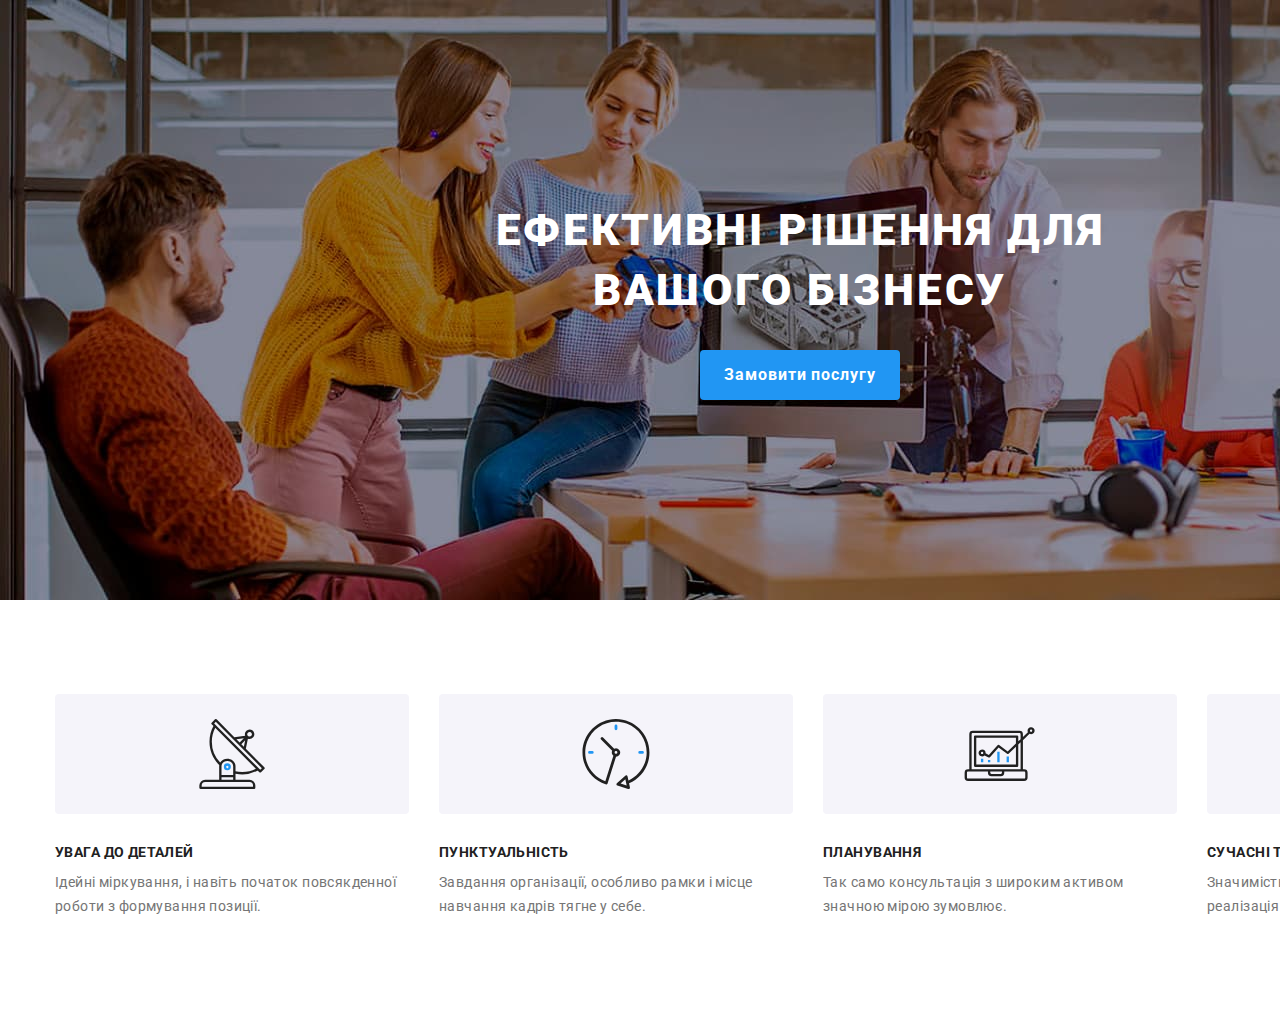
==== commit d7a4bffc: "com" ====
--- a/index.html
+++ b/index.html
@@ -18,6 +18,8 @@
     />
 
     <link rel="stylesheet" href="./css/main.min.css" />
+
+    <meta name="viewport" content="width=device-width, initial-scale=1.0" />
 
     <title>Web Studio</title>
   </head>
@@ -65,7 +67,7 @@
         </div>
       </section>
 
-      <section class="section">
+      <section class="section section-features">
         <div class="conteiner">
           <h2 class="visually-hidden">Features</h2>
           <ul class="features">
@@ -377,7 +379,7 @@
         </div>
       </section>
 
-      <section class="section">
+      <section class="section section-clients">
         <div class="conteiner">
           <h2 class="section__title">Постійні клієнти</h2>
           <ul class="clients">
--- a/css/main.min.css
+++ b/css/main.min.css
@@ -1 +1 @@
-.header{border-bottom:1px solid #ececec}.header .logo{color:#000}.nav{margin-left:91px;margin-right:315px}.nav__list{display:flex;align-items:center}.nav__item:not(:first-child){margin-left:52px}.nav__link{position:relative;display:block;padding-top:32px;padding-bottom:32px;font-weight:500;font-size:14px;line-height:1.1428571429;letter-spacing:.02em;color:#212121;transition:color 250ms cubic-bezier(0.4, 0, 0.2, 1)}.nav__link:hover,.nav__link:focus{color:#2196f3}.nav__link--current{color:#2196f3}.nav__link--current::after{content:"";position:absolute;display:block;width:100%;height:4px;background:#2196f3;border-radius:2px;left:0;bottom:-1px}.header-contacts{display:flex;align-items:center}.header-contacts__icon{fill:#757575;margin-right:10px;transition:fill 250ms cubic-bezier(0.4, 0, 0.2, 1)}.header-contacts__link{display:flex;align-items:center;font-weight:500;font-size:14px;line-height:1.14;letter-spacing:.02em;color:#757575;transition:color 250ms cubic-bezier(0.4, 0, 0.2, 1)}.header-contacts__link:hover,.header-contacts__link:focus{color:#2196f3}.header-contacts__link:hover .header-contacts__icon,.header-contacts__link:focus .header-contacts__icon{fill:#2196f3}.header-contacts__ietm:not(:last-child){margin-right:30px}.logo{font-family:"Raleway";font-weight:700;font-size:26px;line-height:1.1923076923;letter-spacing:.03em}.logo__web{color:#2196f3}.hero{max-width:1600px;margin-left:auto;margin-right:auto;background-image:linear-gradient(to right, rgba(47, 48, 58, 0.4), rgba(47, 48, 58, 0.4)),url(../img/hero.jpg);background-position:center;background-size:cover;background-repeat:no-repeat;padding-top:200px;padding-bottom:200px;background-color:#2f303a;text-align:center}.hero__title{font-weight:900;font-size:44px;line-height:1.3636363636;width:700px;margin:0 auto;letter-spacing:.06em;text-transform:uppercase;color:#fff}.hero__btn{font-weight:700;font-size:16px;line-height:1.875;letter-spacing:.06em;margin-top:30px;padding:10px 32px;background-color:#2196f3;box-shadow:0px 4px 4px rgba(0,0,0,.15);border-radius:4px;border:rgba(0,0,0,0);cursor:pointer;color:#fff;transition:background-color 250ms cubic-bezier(0.4, 0, 0.2, 1)}.hero__btn:hover{background-color:#188ce8;box-shadow:0px 4px 4px rgba(0,0,0,.15);border-radius:4px}.features{display:flex;gap:30px}.features__icon{width:270px}.features__icon-box{display:flex;align-items:center;justify-content:center;background-color:#f5f4fa;border-radius:4px;height:120px;margin-bottom:30px}.features__title{font-size:14px;line-height:1.1428571429;letter-spacing:.03em;margin-bottom:10px}.features__text{font-size:14px;line-height:1.7142857143;letter-spacing:.03em;color:#757575}.work__list{display:flex;gap:30px}.work__item{position:relative}.work__text{position:absolute;bottom:0;left:0;display:flex;align-items:center;justify-content:center;background:rgba(47,48,58,.8);width:100%;height:70px;font-weight:700;font-size:14px;line-height:1.1428571429;letter-spacing:.03em;text-transform:uppercase;color:#fff}.team{display:flex;gap:30px}.team__item{box-shadow:0px 1px 3px rgba(0,0,0,.12),0px 1px 1px rgba(0,0,0,.14),0px 2px 1px rgba(0,0,0,.2);border-radius:0px 0px 4px 4px;background-color:#fff}.team__describe{padding-top:30px;padding-bottom:30px;display:flex;flex-direction:column;align-items:center}.team__title{font-weight:500;font-size:16px;line-height:1.1875;letter-spacing:.03em;color:#212121}.team__text{font-size:16px;line-height:1.1875;text-align:center;letter-spacing:.03em;color:#757575}.clients{display:flex;gap:30px}.clients__link{display:flex;align-items:center;justify-content:center;width:170px;height:92px;border:1px solid #afb1b8;border-radius:4px;transition:border 250ms cubic-bezier(0.4, 0, 0.2, 1)}.clients__link:hover,.clients__link:focus{border:1px solid #2196f3}.clients__link:hover .client__icon,.clients__link:focus .client__icon{fill:#2196f3}.client__icon{fill:#afb1b8;transition:fill 250ms cubic-bezier(0.4, 0, 0.2, 1)}.project__list{display:flex;flex-wrap:wrap;gap:30px}.project__item{width:370px}.card__link{display:block;transition:box-shadow 250ms cubic-bezier(0.4, 0, 0.2, 1)}.card__link:hover,.card__link:focus{box-shadow:0px 1px 1px rgba(0,0,0,.12),0px 4px 4px rgba(0,0,0,.06),1px 4px 6px rgba(0,0,0,.16)}.card__describe{position:relative;overflow:hidden}.card__text{position:absolute;bottom:0;left:0;display:flex;align-items:center;padding-right:24px;padding-left:24px;font-weight:400;font-size:18px;line-height:1.5555555556;letter-spacing:.03em;color:#fff;background:rgba(33,150,243,.9);height:100%;transform:translateY(101%);transition:transform 250ms cubic-bezier(0.4, 0, 0.2, 1)}.card__link:hover .card__text,.card__link:focus .card__text{transform:translateY(0)}.card__bottom{border-bottom:1px solid #eee;border-left:1px solid #eee;border-right:1px solid #eee;padding:20px 24px}.card__name{color:#212121;font-size:18px;line-height:2;letter-spacing:.06em}.card__technology{margin-top:4px;font-size:16px;line-height:1.9;letter-spacing:.03em;color:#757575}.backdrop{position:fixed;top:0;left:0;width:100%;height:100%;background-color:rgba(0,0,0,.2);opacity:1;transition:opacity 250ms cubic-bezier(0.4, 0, 0.2, 1),visibility 250ms cubic-bezier(0.4, 0, 0.2, 1)}.backdrop.is-hidden{visibility:hidden;opacity:0;pointer-events:none}.backdrop.is-hidden .modal{transform:translate(-50%, -50%) scale(1.2)}.modal{position:absolute;top:50%;left:50%;width:528px;height:581px;background:#fff;box-shadow:0px 1px 3px rgba(0,0,0,.12),0px 1px 1px rgba(0,0,0,.14),0px 2px 1px rgba(0,0,0,.2);border-radius:4px;transform:translate(-50%, -50%) scale(1);transition:transform 250ms cubic-bezier(0.4, 0, 0.2, 1)}.modal-form{padding:40px}.modal-form__title{font-size:20px;line-height:1.15;text-align:center;letter-spacing:.03em;margin-bottom:12px}.modal-form__label{position:relative;display:flex;flex-direction:column;font-weight:400;font-size:12px;line-height:1.1666666667;letter-spacing:.01em;color:#757575}.modal-form__input{margin-top:4px;margin-bottom:10px;height:40px;border:1px solid rgba(33,33,33,.2);border-radius:4px;padding:12px 42px;outline:none;transition:border-color 250ms cubic-bezier(0.4, 0, 0.2, 1)}.modal-form__input:focus{border-color:#2196f3}.modal-form__icon{position:absolute;left:12px;top:50%;transform:translateY(-20%);transition:fill 250ms cubic-bezier(0.4, 0, 0.2, 1)}.modal-form__input:focus+.modal-form__icon{fill:#2196f3}.modal-form__comment{height:120px;border:1px solid rgba(33,33,33,.2);border-radius:4px;margin-top:4px;padding:12px 16px;resize:none;outline:none;transition:border-color 250ms cubic-bezier(0.4, 0, 0.2, 1)}.modal-form__comment:focus{border-color:#2196f3}.modal-form__label--checkbox{display:flex;justify-content:center;align-items:center;font-weight:400;font-size:14px;line-height:1.7142857143;letter-spacing:.03em;color:#757575;margin-top:20px;cursor:pointer}.modal-form__span--checkbox-icon{display:flex;align-items:center;width:16px;height:15px;margin-right:9px;border:2px solid #212121;border-radius:2px;transition:background-color 250ms cubic-bezier(0.4, 0, 0.2, 1)}.modal-form__input--checkbox:checked+.modal-form__span--checkbox-icon{border-color:rgba(0,0,0,0);background-color:#2196f3}.modal-form__input--checkbox:focus+.modal-form__span--checkbox-icon{border-color:#2196f3}.modal-form__link--checkbox{margin-left:5px;color:#2196f3}.modal-form__button{display:block;margin:0 auto;margin-top:40px;padding:10px 52px;background:#2196f3;box-shadow:0px 4px 4px rgba(0,0,0,.15);border:rgba(0,0,0,0);border-radius:4px;font-weight:700;font-size:16px;line-height:1.875;letter-spacing:.06em;color:#fff;cursor:pointer;transition:box-shadow 250ms cubic-bezier(0.4, 0, 0.2, 1),background-color 250ms cubic-bezier(0.4, 0, 0.2, 1)}.modal-form__button:hover,.modal-form__button:focus{background-color:#188ce8;box-shadow:0px 4px 4px rgba(0,0,0,.15);border-radius:4px}.modal__button--close{position:absolute;display:flex;justify-content:center;align-items:center;top:8px;right:8px;width:30px;height:30px;background:#fff;border:1px solid rgba(0,0,0,.1);border-radius:50%;padding:0;cursor:pointer}.footer{background-color:#2f303a}.footer .logo{color:#fff}.footer-conteiner{display:flex;align-items:baseline;padding-top:60px;padding-bottom:60px}address{font-style:normal}.footer-contacts{margin-right:70px}.address{margin-top:20px}.addres__item:not(:last-child){margin-bottom:9px}.footer__link{font-weight:400;font-size:14px;line-height:1.7142857143;letter-spacing:.03em;color:rgba(255,255,255,.6);transition:color 250ms cubic-bezier(0.4, 0, 0.2, 1)}.footer__link:hover,.footer__link:focus{color:#2196f3}.footer__link--location{color:#fff}.footer-contacts{flex-grow:1}.footer-form{display:flex;align-items:flex-end;margin-left:93px}.footer-form__label{margin-right:12px;cursor:pointer}.footer-form__tile{font-weight:700;font-size:14px;line-height:1.1428571429;letter-spacing:.03em;text-transform:uppercase;color:#fff;margin-bottom:20px}.footer-form__input{width:358px;height:50px;border:1px solid rgba(255,255,255,.3);filter:drop-shadow(0px 4px 4px rgba(0, 0, 0, 0.15));border-radius:4px;background-color:rgba(0,0,0,0);font-weight:400;font-size:16px;line-height:1.25;letter-spacing:.03em;outline:none;color:rgba(255,255,255,.6);padding:16px 15px;cursor:pointer;transition:border 250ms cubic-bezier(0.4, 0, 0.2, 1)}.footer-form__input:focus{border:1px solid #2196f3}.footer-form__button{display:flex;align-items:center;gap:10px;height:50px;padding:10px 28px;background:#2196f3;box-shadow:0px 4px 4px rgba(0,0,0,.15);border-radius:4px;font-weight:700;font-size:16px;line-height:1.875;letter-spacing:.06em;color:#fff;transition:background-color 250ms cubic-bezier(0.4, 0, 0.2, 1);cursor:pointer}.footer-form__button:hover,.footer-form__button:focus{background-color:#188ce8}.conteiner{width:1200px;padding-left:15px;padding-right:15px;margin:0 auto}.header__conteiner{display:flex;align-items:center}.section{padding-top:94px;padding-bottom:94px}.section--no-padding-top{padding-top:0}.section--background{background-color:#f5f4fa}.section__title{font-size:36px;line-height:42px;text-align:center;letter-spacing:.03em;margin-bottom:50px;color:#212121}.socials{display:flex;gap:10px;margin-top:16px}.socials__link{width:44px;height:44px;display:flex;align-items:center;justify-content:center;border-radius:50px;transition:background-color 250ms cubic-bezier(0.4, 0, 0.2, 1)}.socials__link:hover,.socials__link:focus{background-color:#2196f3}.socials__link:hover .socials__icon,.socials__link:focus .socials__icon{fill:#fff}.socials__icon{fill:#afb1b8;transition:fill 250ms cubic-bezier(0.4, 0, 0.2, 1)}.footer-socials__text{font-weight:700;font-size:14px;line-height:1.1428571429;letter-spacing:.03em;text-transform:uppercase;color:#fff;margin-bottom:20px}.footer-socials__list{display:flex;align-items:center;gap:10px}.footer-socials__icon{fill:#fff}.footer-socials__link{display:flex;align-items:center;justify-content:center;width:44px;height:44px;border-radius:50px;background-color:rgba(255,255,255,.1);transition:background-color 250ms cubic-bezier(0.4, 0, 0.2, 1)}.footer-socials__link:hover,.footer-socials__link:focus{background-color:#2196f3}.visually-hidden{position:absolute;width:1px;height:1px;margin:-1px;border:0;padding:0;white-space:nowrap;-webkit-clip-path:inset(100%);clip-path:inset(100%);clip:rect(0 0 0 0);overflow:hidden}body{font-family:"Roboto",sans-serif;color:#212121;background-color:#fff}h1,h2,h3,p,ul{margin:0}ul{padding:0;list-style:none}img{display:block;max-width:100%;height:auto}a{text-decoration:none}.portfolio-btn__list{display:flex;align-items:center;justify-content:center;gap:30px;margin-bottom:34px}.button{font-weight:500;font-size:16px;line-height:1.625;letter-spacing:.03em;color:#212121;padding:6px 22px;background-color:#f5f4fa;border-radius:4px;border-color:rgba(0,0,0,0);transition:background-color 250ms cubic-bezier(0.4, 0, 0.2, 1),color 250ms cubic-bezier(0.4, 0, 0.2, 1),box-shadow 250ms cubic-bezier(0.4, 0, 0.2, 1);cursor:pointer}.button:hover,.button:focus{background-color:#2196f3;color:#fff;box-shadow:0px 3px 1px rgba(0,0,0,.1),0px 1px 2px rgba(0,0,0,.08),0px 2px 2px rgba(0,0,0,.12);border-radius:4px}/*# sourceMappingURL=main.min.css.map */+.visually-hidden{position:absolute;width:1px;height:1px;margin:-1px;border:0;padding:0;white-space:nowrap;-webkit-clip-path:inset(100%);clip-path:inset(100%);clip:rect(0 0 0 0);overflow:hidden}body{font-family:"Roboto",sans-serif;color:#212121;background-color:#fff}h1,h2,h3,p,ul{margin:0}ul{padding:0;list-style:none}img{display:block;max-width:100%;height:auto}a{text-decoration:none}.header{border-bottom:1px solid #ececec}.header .logo{color:#000}.nav{margin-left:91px;margin-right:315px}.nav__list{display:flex;align-items:center}.nav__item:not(:first-child){margin-left:52px}.nav__link{position:relative;display:block;padding-top:32px;padding-bottom:32px;font-weight:500;font-size:14px;line-height:1.1428571429;letter-spacing:.02em;color:#212121;transition:color 250ms cubic-bezier(0.4, 0, 0.2, 1)}.nav__link:hover,.nav__link:focus{color:#2196f3}.nav__link--current{color:#2196f3}.nav__link--current::after{content:"";position:absolute;display:block;width:100%;height:4px;background:#2196f3;border-radius:2px;left:0;bottom:-1px}.header-contacts{display:flex;align-items:center}.header-contacts__icon{fill:#757575;margin-right:10px;transition:fill 250ms cubic-bezier(0.4, 0, 0.2, 1)}.header-contacts__link{display:flex;align-items:center;font-weight:500;font-size:14px;line-height:1.14;letter-spacing:.02em;color:#757575;transition:color 250ms cubic-bezier(0.4, 0, 0.2, 1)}.header-contacts__link:hover,.header-contacts__link:focus{color:#2196f3}.header-contacts__link:hover .header-contacts__icon,.header-contacts__link:focus .header-contacts__icon{fill:#2196f3}.header-contacts__ietm:not(:last-child){margin-right:30px}.logo{font-family:"Raleway";font-weight:700;font-size:26px;line-height:1.1923076923;letter-spacing:.03em}.logo__web{color:#2196f3}.hero{margin-left:auto;margin-right:auto;width:480px;background-image:linear-gradient(to right, rgba(47, 48, 58, 0.4), rgba(47, 48, 58, 0.4)),url(../img/hero/hero-tel.jpg);background-position:center;background-size:cover;background-repeat:no-repeat;padding-top:118px;padding-bottom:118px;background-color:#2f303a;text-align:center}@media screen and (min-device-pixel-ratio: 2),screen and (-webkit-min-device-pixel-ratio: 2),screen and (min-resolution: 192dpi),screen and (min-resolution: 2dppx){.hero{background-image:url(../img/hero/hero-tel@2x.jpg)}}@media screen and (min-width: 768px){.hero{width:768px;background-image:url(../img/hero/hero-tab.jpg)}}@media screen and (min-width: 768px)and (min-device-pixel-ratio: 2),screen and (min-width: 768px)and (-webkit-min-device-pixel-ratio: 2),screen and (min-width: 768px)and (min-resolution: 192dpi),screen and (min-width: 768px)and (min-resolution: 2dppx){.hero{background-image:url(../img/hero/hero-tab@2.jpg)}}@media screen and (min-width: 1200px){.hero{width:1600px;padding-top:200px;padding-bottom:200px;background-image:url(../img/hero/hero.jpg)}}@media screen and (min-width: 1200px)and (min-device-pixel-ratio: 2),screen and (min-width: 1200px)and (-webkit-min-device-pixel-ratio: 2),screen and (min-width: 1200px)and (min-resolution: 192dpi),screen and (min-width: 1200px)and (min-resolution: 2dppx){.hero{background-image:url(../img/hero/hero@2x.jpg)}}.hero__title{font-weight:900;font-size:26px;line-height:1.6153846154;width:360px;margin:0 auto;letter-spacing:.06em;text-transform:uppercase;color:#fff}@media screen and (max-width: 767.98px){.hero__title{font-size:26px;line-height:1.6153846154;width:360px}}@media screen and (min-width: 1200px){.hero__title{font-size:44px;line-height:1.3636363636;width:696px}}.hero__btn{font-weight:700;font-size:16px;line-height:1.875;letter-spacing:.06em;margin-top:30px;padding:10px 24px;background-color:#2196f3;box-shadow:0px 4px 4px rgba(0,0,0,.15);border-radius:4px;border:rgba(0,0,0,0);cursor:pointer;color:#fff;transition:background-color 250ms cubic-bezier(0.4, 0, 0.2, 1)}.hero__btn:hover{background-color:#188ce8;box-shadow:0px 4px 4px rgba(0,0,0,.15);border-radius:4px}@media screen and (min-width: 768px){.features{display:flex;gap:30px}}.features__icon{width:270px}.features__icon-box{display:flex;align-items:center;justify-content:center;background-color:#f5f4fa;border-radius:4px;height:120px;margin-bottom:30px}@media screen and (min-width: 480px){.features__icon-box{width:480px}}@media screen and (min-width: 768px){.features__icon-box{width:354px}}@media screen and (min-width: 768px){.features__item{width:354px}}.features__title{font-size:14px;line-height:1.1428571429;letter-spacing:.03em;margin-bottom:10px}.features__text{font-size:14px;line-height:1.7142857143;letter-spacing:.03em;color:#757575}.work__list{display:flex;gap:30px}.work__item{position:relative}.work__text{position:absolute;bottom:0;left:0;display:flex;align-items:center;justify-content:center;background:rgba(47,48,58,.8);width:100%;height:70px;font-weight:700;font-size:14px;line-height:1.1428571429;letter-spacing:.03em;text-transform:uppercase;color:#fff}.team{display:flex;gap:30px}.team__item{box-shadow:0px 1px 3px rgba(0,0,0,.12),0px 1px 1px rgba(0,0,0,.14),0px 2px 1px rgba(0,0,0,.2);border-radius:0px 0px 4px 4px;background-color:#fff}.team__describe{padding-top:30px;padding-bottom:30px;display:flex;flex-direction:column;align-items:center}.team__title{font-weight:500;font-size:16px;line-height:1.1875;letter-spacing:.03em;color:#212121}.team__text{font-size:16px;line-height:1.1875;text-align:center;letter-spacing:.03em;color:#757575}.clients{display:flex;gap:30px}.clients__link{display:flex;align-items:center;justify-content:center;width:170px;height:92px;border:1px solid #afb1b8;border-radius:4px;transition:border 250ms cubic-bezier(0.4, 0, 0.2, 1)}.clients__link:hover,.clients__link:focus{border:1px solid #2196f3}.clients__link:hover .client__icon,.clients__link:focus .client__icon{fill:#2196f3}.client__icon{fill:#afb1b8;transition:fill 250ms cubic-bezier(0.4, 0, 0.2, 1)}.project__list{display:flex;flex-wrap:wrap;gap:30px}.project__item{width:370px}.card__link{display:block;transition:box-shadow 250ms cubic-bezier(0.4, 0, 0.2, 1)}.card__link:hover,.card__link:focus{box-shadow:0px 1px 1px rgba(0,0,0,.12),0px 4px 4px rgba(0,0,0,.06),1px 4px 6px rgba(0,0,0,.16)}.card__describe{position:relative;overflow:hidden}.card__text{position:absolute;bottom:0;left:0;display:flex;align-items:center;padding-right:24px;padding-left:24px;font-weight:400;font-size:18px;line-height:1.5555555556;letter-spacing:.03em;color:#fff;background:rgba(33,150,243,.9);height:100%;transform:translateY(101%);transition:transform 250ms cubic-bezier(0.4, 0, 0.2, 1)}.card__link:hover .card__text,.card__link:focus .card__text{transform:translateY(0)}.card__bottom{border-bottom:1px solid #eee;border-left:1px solid #eee;border-right:1px solid #eee;padding:20px 24px}.card__name{color:#212121;font-size:18px;line-height:2;letter-spacing:.06em}.card__technology{margin-top:4px;font-size:16px;line-height:1.9;letter-spacing:.03em;color:#757575}.backdrop{position:fixed;top:0;left:0;width:100%;height:100%;background-color:rgba(0,0,0,.2);opacity:1;transition:opacity 250ms cubic-bezier(0.4, 0, 0.2, 1),visibility 250ms cubic-bezier(0.4, 0, 0.2, 1)}.backdrop.is-hidden{visibility:hidden;opacity:0;pointer-events:none}.backdrop.is-hidden .modal{transform:translate(-50%, -50%) scale(1.2)}.modal{position:absolute;top:50%;left:50%;width:528px;height:581px;background:#fff;box-shadow:0px 1px 3px rgba(0,0,0,.12),0px 1px 1px rgba(0,0,0,.14),0px 2px 1px rgba(0,0,0,.2);border-radius:4px;transform:translate(-50%, -50%) scale(1);transition:transform 250ms cubic-bezier(0.4, 0, 0.2, 1)}.modal-form{padding:40px}.modal-form__title{font-size:20px;line-height:1.15;text-align:center;letter-spacing:.03em;margin-bottom:12px}.modal-form__label{position:relative;display:flex;flex-direction:column;font-weight:400;font-size:12px;line-height:1.1666666667;letter-spacing:.01em;color:#757575}.modal-form__input{margin-top:4px;margin-bottom:10px;height:40px;border:1px solid rgba(33,33,33,.2);border-radius:4px;padding:12px 42px;outline:none;transition:border-color 250ms cubic-bezier(0.4, 0, 0.2, 1)}.modal-form__input:focus{border-color:#2196f3}.modal-form__icon{position:absolute;left:12px;top:50%;transform:translateY(-20%);transition:fill 250ms cubic-bezier(0.4, 0, 0.2, 1)}.modal-form__input:focus+.modal-form__icon{fill:#2196f3}.modal-form__comment{height:120px;border:1px solid rgba(33,33,33,.2);border-radius:4px;margin-top:4px;padding:12px 16px;resize:none;outline:none;transition:border-color 250ms cubic-bezier(0.4, 0, 0.2, 1)}.modal-form__comment:focus{border-color:#2196f3}.modal-form__label--checkbox{display:flex;justify-content:center;align-items:center;font-weight:400;font-size:14px;line-height:1.7142857143;letter-spacing:.03em;color:#757575;margin-top:20px;cursor:pointer}.modal-form__span--checkbox-icon{display:flex;align-items:center;width:16px;height:15px;margin-right:9px;border:2px solid #212121;border-radius:2px;transition:background-color 250ms cubic-bezier(0.4, 0, 0.2, 1)}.modal-form__input--checkbox:checked+.modal-form__span--checkbox-icon{border-color:rgba(0,0,0,0);background-color:#2196f3}.modal-form__input--checkbox:focus+.modal-form__span--checkbox-icon{border-color:#2196f3}.modal-form__link--checkbox{margin-left:5px;color:#2196f3}.modal-form__button{display:block;margin:0 auto;margin-top:40px;padding:10px 52px;background:#2196f3;box-shadow:0px 4px 4px rgba(0,0,0,.15);border:rgba(0,0,0,0);border-radius:4px;font-weight:700;font-size:16px;line-height:1.875;letter-spacing:.06em;color:#fff;cursor:pointer;transition:box-shadow 250ms cubic-bezier(0.4, 0, 0.2, 1),background-color 250ms cubic-bezier(0.4, 0, 0.2, 1)}.modal-form__button:hover,.modal-form__button:focus{background-color:#188ce8;box-shadow:0px 4px 4px rgba(0,0,0,.15);border-radius:4px}.modal__button--close{position:absolute;display:flex;justify-content:center;align-items:center;top:8px;right:8px;width:30px;height:30px;background:#fff;border:1px solid rgba(0,0,0,.1);border-radius:50%;padding:0;cursor:pointer}.footer{background-color:#2f303a}.footer .logo{color:#fff}.footer-conteiner{display:flex;align-items:baseline;padding-top:60px;padding-bottom:60px}address{font-style:normal}.footer-contacts{margin-right:70px}.address{margin-top:20px}.addres__item:not(:last-child){margin-bottom:9px}.footer__link{font-weight:400;font-size:14px;line-height:1.7142857143;letter-spacing:.03em;color:rgba(255,255,255,.6);transition:color 250ms cubic-bezier(0.4, 0, 0.2, 1)}.footer__link:hover,.footer__link:focus{color:#2196f3}.footer__link--location{color:#fff}.footer-contacts{flex-grow:1}.footer-form{display:flex;align-items:flex-end;margin-left:93px}.footer-form__label{margin-right:12px;cursor:pointer}.footer-form__tile{font-weight:700;font-size:14px;line-height:1.1428571429;letter-spacing:.03em;text-transform:uppercase;color:#fff;margin-bottom:20px}.footer-form__input{width:358px;height:50px;border:1px solid rgba(255,255,255,.3);filter:drop-shadow(0px 4px 4px rgba(0, 0, 0, 0.15));border-radius:4px;background-color:rgba(0,0,0,0);font-weight:400;font-size:16px;line-height:1.25;letter-spacing:.03em;outline:none;color:rgba(255,255,255,.6);padding:16px 15px;cursor:pointer;transition:border 250ms cubic-bezier(0.4, 0, 0.2, 1)}.footer-form__input:focus{border:1px solid #2196f3}.footer-form__button{display:flex;align-items:center;gap:10px;height:50px;padding:10px 28px;background:#2196f3;box-shadow:0px 4px 4px rgba(0,0,0,.15);border-radius:4px;font-weight:700;font-size:16px;line-height:1.875;letter-spacing:.06em;color:#fff;transition:background-color 250ms cubic-bezier(0.4, 0, 0.2, 1);cursor:pointer}.footer-form__button:hover,.footer-form__button:focus{background-color:#188ce8}.conteiner{padding-left:15px;padding-right:15px;margin:0 auto}@media screen and (min-width: 480px){.conteiner{width:480px}}@media screen and (min-width: 768px){.conteiner{width:768px}}@media screen and (min-width: 1200px){.conteiner{width:1200px}}.header__conteiner{display:flex;align-items:center}.section{padding-top:60px;padding-bottom:60px}@media screen and (min-width: 1200px){.section{padding-top:94px;padding-bottom:94px}}.section--no-padding-top{padding-top:0}.section--background{background-color:#f5f4fa}.section__title{font-size:36px;line-height:42px;text-align:center;letter-spacing:.03em;margin-bottom:50px;color:#212121}.socials{display:flex;gap:10px;margin-top:16px}.socials__link{width:44px;height:44px;display:flex;align-items:center;justify-content:center;border-radius:50px;transition:background-color 250ms cubic-bezier(0.4, 0, 0.2, 1)}.socials__link:hover,.socials__link:focus{background-color:#2196f3}.socials__link:hover .socials__icon,.socials__link:focus .socials__icon{fill:#fff}.socials__icon{fill:#afb1b8;transition:fill 250ms cubic-bezier(0.4, 0, 0.2, 1)}.footer-socials__text{font-weight:700;font-size:14px;line-height:1.1428571429;letter-spacing:.03em;text-transform:uppercase;color:#fff;margin-bottom:20px}.footer-socials__list{display:flex;align-items:center;gap:10px}.footer-socials__icon{fill:#fff}.footer-socials__link{display:flex;align-items:center;justify-content:center;width:44px;height:44px;border-radius:50px;background-color:rgba(255,255,255,.1);transition:background-color 250ms cubic-bezier(0.4, 0, 0.2, 1)}.footer-socials__link:hover,.footer-socials__link:focus{background-color:#2196f3}.portfolio-btn__list{display:flex;align-items:center;justify-content:center;gap:30px;margin-bottom:34px}.button{font-weight:500;font-size:16px;line-height:1.625;letter-spacing:.03em;color:#212121;padding:6px 22px;background-color:#f5f4fa;border-radius:4px;border-color:rgba(0,0,0,0);transition:background-color 250ms cubic-bezier(0.4, 0, 0.2, 1),color 250ms cubic-bezier(0.4, 0, 0.2, 1),box-shadow 250ms cubic-bezier(0.4, 0, 0.2, 1);cursor:pointer}.button:hover,.button:focus{background-color:#2196f3;color:#fff;box-shadow:0px 3px 1px rgba(0,0,0,.1),0px 1px 2px rgba(0,0,0,.08),0px 2px 2px rgba(0,0,0,.12);border-radius:4px}header,.section--no-padding-top,.section--background,.section-clients,footer{display:none}/*# sourceMappingURL=main.min.css.map */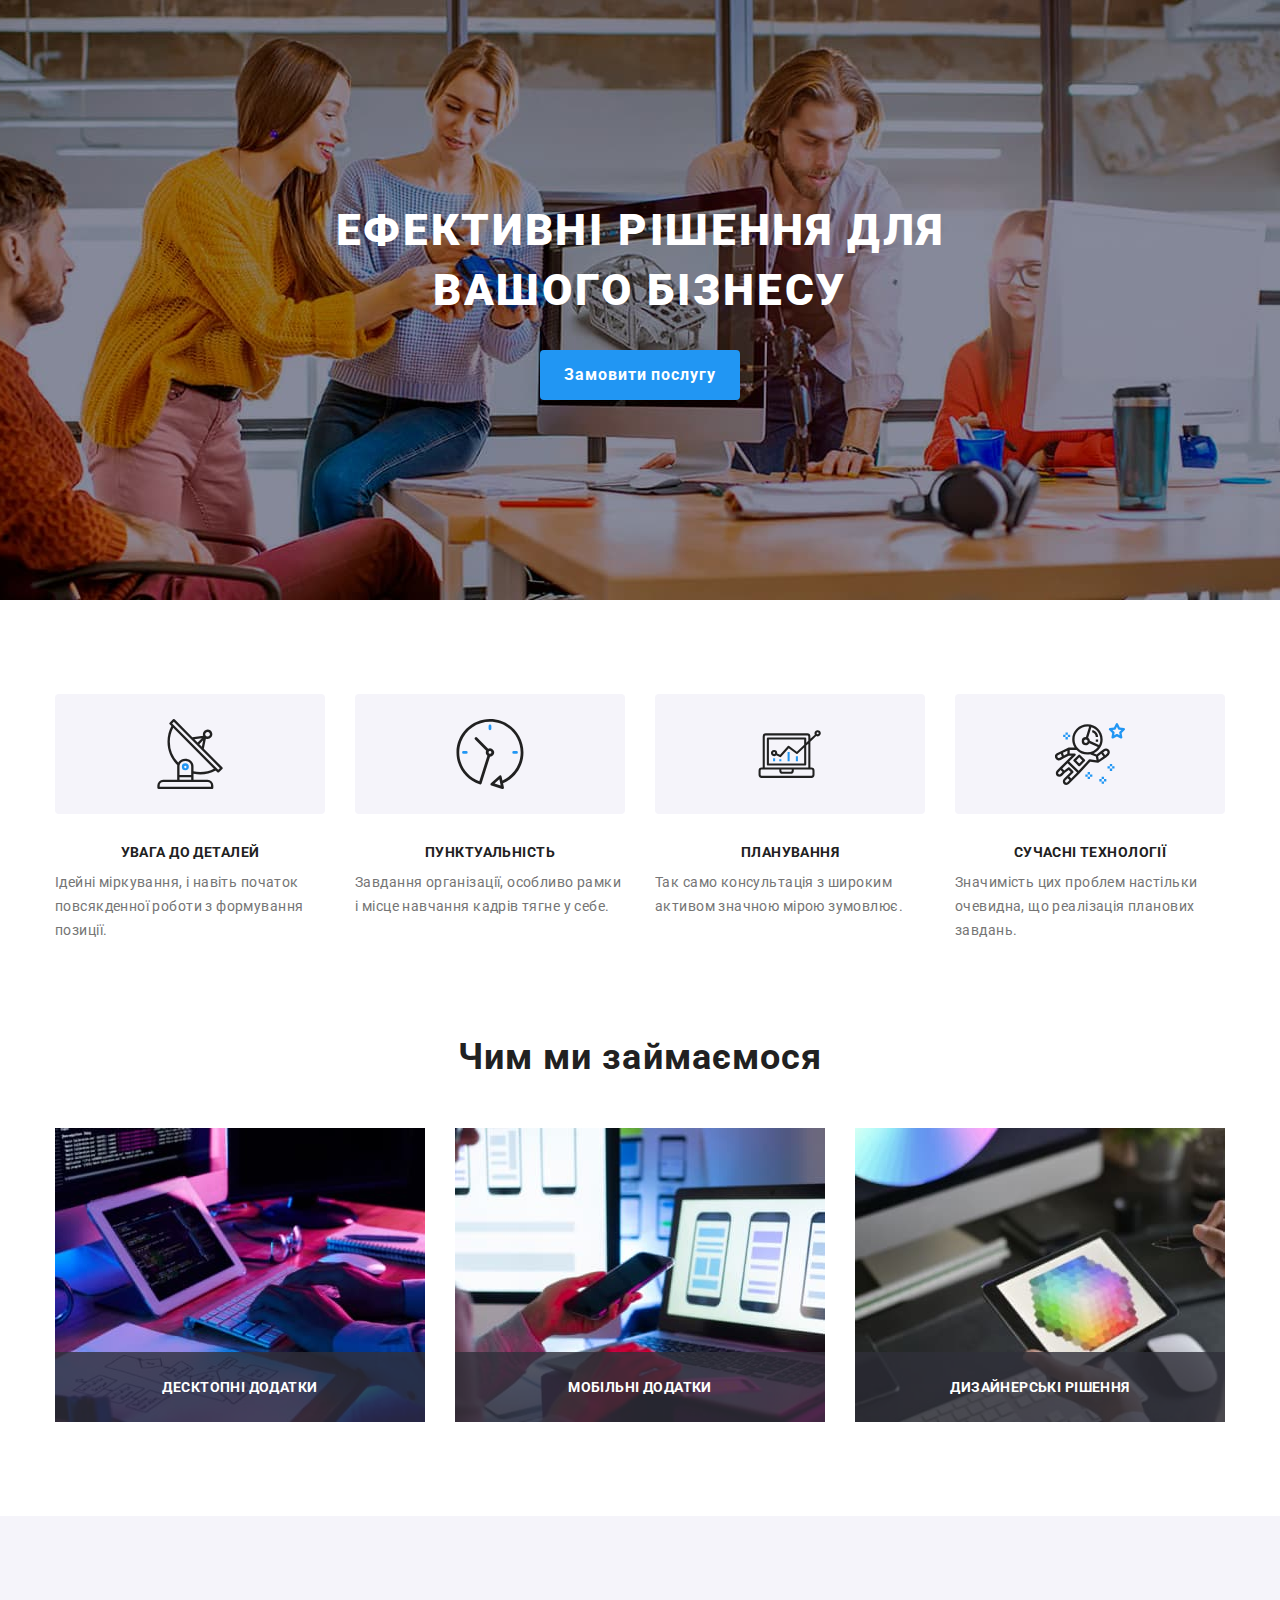
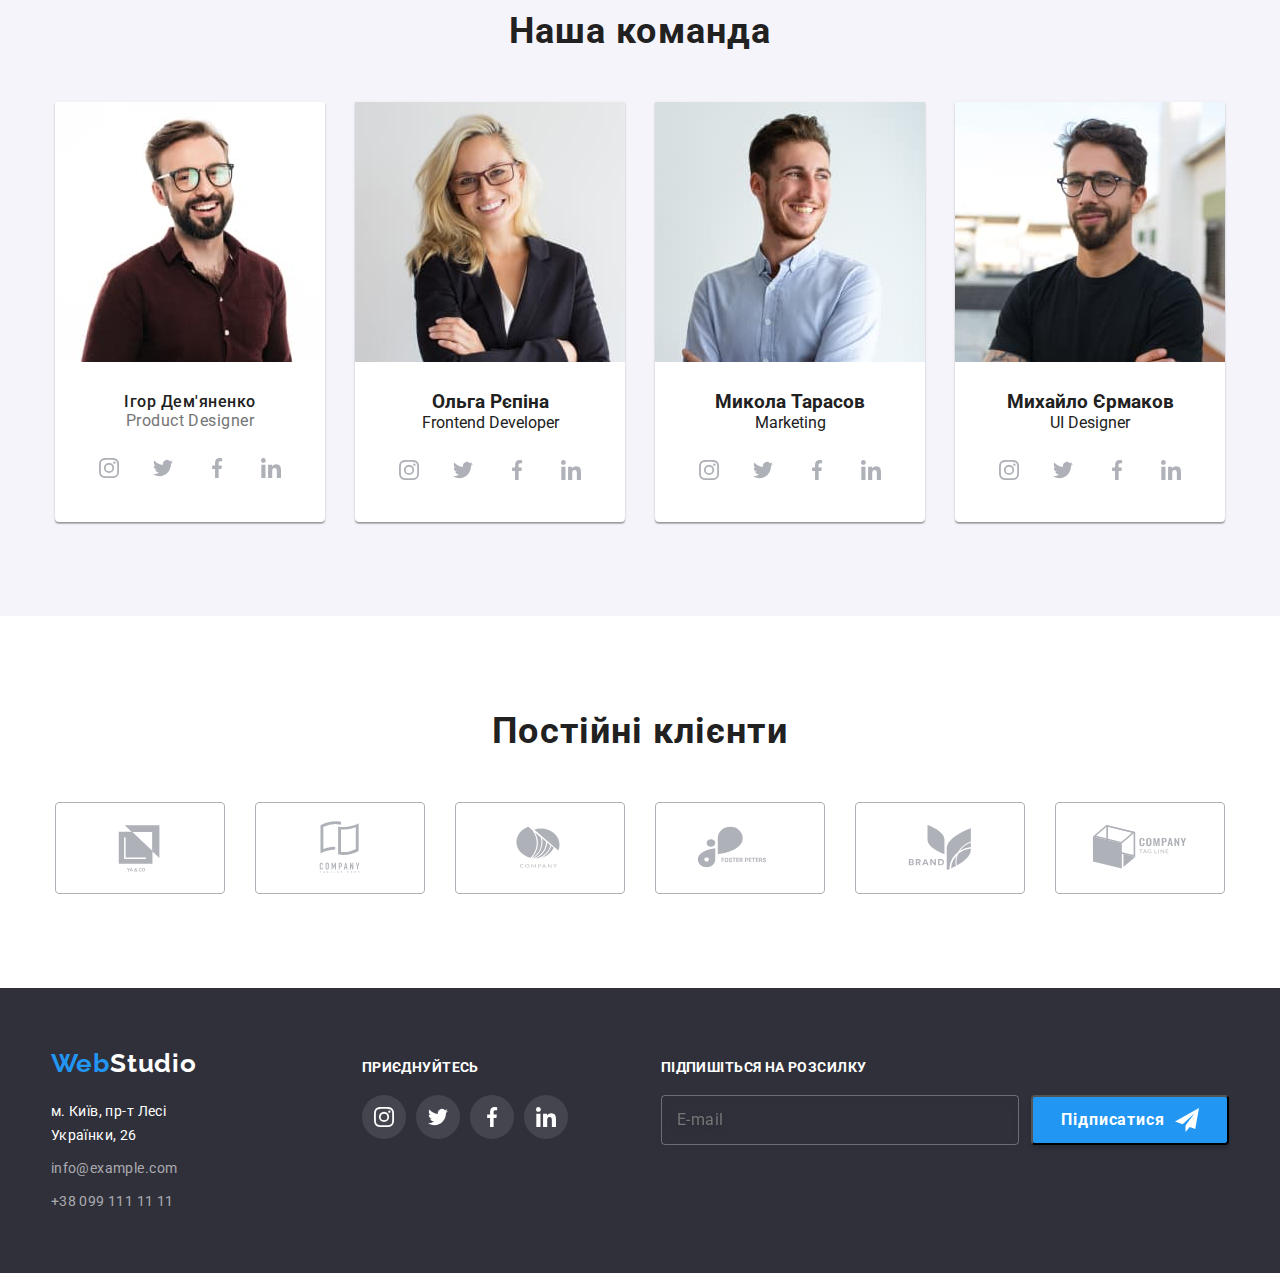
==== commit 9484332d: "commit" ====
--- a/index.html
+++ b/index.html
@@ -148,7 +148,7 @@
           <h2 class="section__title">Наша команда</h2>
           <ul class="team">
             <li class="team__item">
-              <img src="./img/img.jpg" alt="man" class="team__img" width="270" />
+              <img src="./img/img.jpg" alt="man" class="team__img" />
               <div class="team__describe">
                 <h3 class="team__title">Ігор Дем'яненко</h3>
                 <p class="team__text">Product Designer</p>
@@ -205,7 +205,7 @@
               </div>
             </li>
             <li class="team__item">
-              <img src="./img/img-1.jpg" alt="woman" class="team__img" width="270" />
+              <img src="./img/img-1.jpg" alt="woman" class="team__img" />
               <div class="team__describe">
                 <h3 class="team__name">Ольга Рєпіна</h3>
                 <p class="team__positon">Frontend Developer</p>
@@ -262,7 +262,7 @@
               </div>
             </li>
             <li class="team__item">
-              <img src="./img/img-2.jpg" alt="man" class="team__img" width="270" />
+              <img src="./img/img-2.jpg" alt="man" class="team__img" />
               <div class="team__describe">
                 <h3 class="team__name">Микола Тарасов</h3>
                 <p class="team__positon">Marketing</p>
@@ -319,7 +319,7 @@
               </div>
             </li>
             <li class="team__item">
-              <img src="./img/img-3.jpg" alt="man" class="team__img" width="270" />
+              <img src="./img/img-3.jpg" alt="man" class="team__img" />
               <div class="team__describe">
                 <h3 class="team__name">Михайло Єрмаков</h3>
                 <p class="team__positon">UI Designer</p>
--- a/css/main.min.css
+++ b/css/main.min.css
@@ -1 +1 @@
-.visually-hidden{position:absolute;width:1px;height:1px;margin:-1px;border:0;padding:0;white-space:nowrap;-webkit-clip-path:inset(100%);clip-path:inset(100%);clip:rect(0 0 0 0);overflow:hidden}body{font-family:"Roboto",sans-serif;color:#212121;background-color:#fff}h1,h2,h3,p,ul{margin:0}ul{padding:0;list-style:none}img{display:block;max-width:100%;height:auto}a{text-decoration:none}.header{border-bottom:1px solid #ececec}.header .logo{color:#000}.nav{margin-left:91px;margin-right:315px}.nav__list{display:flex;align-items:center}.nav__item:not(:first-child){margin-left:52px}.nav__link{position:relative;display:block;padding-top:32px;padding-bottom:32px;font-weight:500;font-size:14px;line-height:1.1428571429;letter-spacing:.02em;color:#212121;transition:color 250ms cubic-bezier(0.4, 0, 0.2, 1)}.nav__link:hover,.nav__link:focus{color:#2196f3}.nav__link--current{color:#2196f3}.nav__link--current::after{content:"";position:absolute;display:block;width:100%;height:4px;background:#2196f3;border-radius:2px;left:0;bottom:-1px}.header-contacts{display:flex;align-items:center}.header-contacts__icon{fill:#757575;margin-right:10px;transition:fill 250ms cubic-bezier(0.4, 0, 0.2, 1)}.header-contacts__link{display:flex;align-items:center;font-weight:500;font-size:14px;line-height:1.14;letter-spacing:.02em;color:#757575;transition:color 250ms cubic-bezier(0.4, 0, 0.2, 1)}.header-contacts__link:hover,.header-contacts__link:focus{color:#2196f3}.header-contacts__link:hover .header-contacts__icon,.header-contacts__link:focus .header-contacts__icon{fill:#2196f3}.header-contacts__ietm:not(:last-child){margin-right:30px}.logo{font-family:"Raleway";font-weight:700;font-size:26px;line-height:1.1923076923;letter-spacing:.03em}.logo__web{color:#2196f3}.hero{margin-left:auto;margin-right:auto;width:480px;background-image:linear-gradient(to right, rgba(47, 48, 58, 0.4), rgba(47, 48, 58, 0.4)),url(../img/hero/hero-tel.jpg);background-position:center;background-size:cover;background-repeat:no-repeat;padding-top:118px;padding-bottom:118px;background-color:#2f303a;text-align:center}@media screen and (min-device-pixel-ratio: 2),screen and (-webkit-min-device-pixel-ratio: 2),screen and (min-resolution: 192dpi),screen and (min-resolution: 2dppx){.hero{background-image:url(../img/hero/hero-tel@2x.jpg)}}@media screen and (min-width: 768px){.hero{width:768px;background-image:url(../img/hero/hero-tab.jpg)}}@media screen and (min-width: 768px)and (min-device-pixel-ratio: 2),screen and (min-width: 768px)and (-webkit-min-device-pixel-ratio: 2),screen and (min-width: 768px)and (min-resolution: 192dpi),screen and (min-width: 768px)and (min-resolution: 2dppx){.hero{background-image:url(../img/hero/hero-tab@2.jpg)}}@media screen and (min-width: 1200px){.hero{width:1600px;padding-top:200px;padding-bottom:200px;background-image:url(../img/hero/hero.jpg)}}@media screen and (min-width: 1200px)and (min-device-pixel-ratio: 2),screen and (min-width: 1200px)and (-webkit-min-device-pixel-ratio: 2),screen and (min-width: 1200px)and (min-resolution: 192dpi),screen and (min-width: 1200px)and (min-resolution: 2dppx){.hero{background-image:url(../img/hero/hero@2x.jpg)}}.hero__title{font-weight:900;font-size:26px;line-height:1.6153846154;width:360px;margin:0 auto;letter-spacing:.06em;text-transform:uppercase;color:#fff}@media screen and (max-width: 767.98px){.hero__title{font-size:26px;line-height:1.6153846154;width:360px}}@media screen and (min-width: 1200px){.hero__title{font-size:44px;line-height:1.3636363636;width:696px}}.hero__btn{font-weight:700;font-size:16px;line-height:1.875;letter-spacing:.06em;margin-top:30px;padding:10px 24px;background-color:#2196f3;box-shadow:0px 4px 4px rgba(0,0,0,.15);border-radius:4px;border:rgba(0,0,0,0);cursor:pointer;color:#fff;transition:background-color 250ms cubic-bezier(0.4, 0, 0.2, 1)}.hero__btn:hover{background-color:#188ce8;box-shadow:0px 4px 4px rgba(0,0,0,.15);border-radius:4px}@media screen and (min-width: 768px){.features{display:flex;gap:30px}}.features__icon{width:270px}.features__icon-box{display:flex;align-items:center;justify-content:center;background-color:#f5f4fa;border-radius:4px;height:120px;margin-bottom:30px}@media screen and (min-width: 480px){.features__icon-box{width:480px}}@media screen and (min-width: 768px){.features__icon-box{width:354px}}@media screen and (min-width: 768px){.features__item{width:354px}}.features__title{font-size:14px;line-height:1.1428571429;letter-spacing:.03em;margin-bottom:10px}.features__text{font-size:14px;line-height:1.7142857143;letter-spacing:.03em;color:#757575}.work__list{display:flex;gap:30px}.work__item{position:relative}.work__text{position:absolute;bottom:0;left:0;display:flex;align-items:center;justify-content:center;background:rgba(47,48,58,.8);width:100%;height:70px;font-weight:700;font-size:14px;line-height:1.1428571429;letter-spacing:.03em;text-transform:uppercase;color:#fff}.team{display:flex;gap:30px}.team__item{box-shadow:0px 1px 3px rgba(0,0,0,.12),0px 1px 1px rgba(0,0,0,.14),0px 2px 1px rgba(0,0,0,.2);border-radius:0px 0px 4px 4px;background-color:#fff}.team__describe{padding-top:30px;padding-bottom:30px;display:flex;flex-direction:column;align-items:center}.team__title{font-weight:500;font-size:16px;line-height:1.1875;letter-spacing:.03em;color:#212121}.team__text{font-size:16px;line-height:1.1875;text-align:center;letter-spacing:.03em;color:#757575}.clients{display:flex;gap:30px}.clients__link{display:flex;align-items:center;justify-content:center;width:170px;height:92px;border:1px solid #afb1b8;border-radius:4px;transition:border 250ms cubic-bezier(0.4, 0, 0.2, 1)}.clients__link:hover,.clients__link:focus{border:1px solid #2196f3}.clients__link:hover .client__icon,.clients__link:focus .client__icon{fill:#2196f3}.client__icon{fill:#afb1b8;transition:fill 250ms cubic-bezier(0.4, 0, 0.2, 1)}.project__list{display:flex;flex-wrap:wrap;gap:30px}.project__item{width:370px}.card__link{display:block;transition:box-shadow 250ms cubic-bezier(0.4, 0, 0.2, 1)}.card__link:hover,.card__link:focus{box-shadow:0px 1px 1px rgba(0,0,0,.12),0px 4px 4px rgba(0,0,0,.06),1px 4px 6px rgba(0,0,0,.16)}.card__describe{position:relative;overflow:hidden}.card__text{position:absolute;bottom:0;left:0;display:flex;align-items:center;padding-right:24px;padding-left:24px;font-weight:400;font-size:18px;line-height:1.5555555556;letter-spacing:.03em;color:#fff;background:rgba(33,150,243,.9);height:100%;transform:translateY(101%);transition:transform 250ms cubic-bezier(0.4, 0, 0.2, 1)}.card__link:hover .card__text,.card__link:focus .card__text{transform:translateY(0)}.card__bottom{border-bottom:1px solid #eee;border-left:1px solid #eee;border-right:1px solid #eee;padding:20px 24px}.card__name{color:#212121;font-size:18px;line-height:2;letter-spacing:.06em}.card__technology{margin-top:4px;font-size:16px;line-height:1.9;letter-spacing:.03em;color:#757575}.backdrop{position:fixed;top:0;left:0;width:100%;height:100%;background-color:rgba(0,0,0,.2);opacity:1;transition:opacity 250ms cubic-bezier(0.4, 0, 0.2, 1),visibility 250ms cubic-bezier(0.4, 0, 0.2, 1)}.backdrop.is-hidden{visibility:hidden;opacity:0;pointer-events:none}.backdrop.is-hidden .modal{transform:translate(-50%, -50%) scale(1.2)}.modal{position:absolute;top:50%;left:50%;width:528px;height:581px;background:#fff;box-shadow:0px 1px 3px rgba(0,0,0,.12),0px 1px 1px rgba(0,0,0,.14),0px 2px 1px rgba(0,0,0,.2);border-radius:4px;transform:translate(-50%, -50%) scale(1);transition:transform 250ms cubic-bezier(0.4, 0, 0.2, 1)}.modal-form{padding:40px}.modal-form__title{font-size:20px;line-height:1.15;text-align:center;letter-spacing:.03em;margin-bottom:12px}.modal-form__label{position:relative;display:flex;flex-direction:column;font-weight:400;font-size:12px;line-height:1.1666666667;letter-spacing:.01em;color:#757575}.modal-form__input{margin-top:4px;margin-bottom:10px;height:40px;border:1px solid rgba(33,33,33,.2);border-radius:4px;padding:12px 42px;outline:none;transition:border-color 250ms cubic-bezier(0.4, 0, 0.2, 1)}.modal-form__input:focus{border-color:#2196f3}.modal-form__icon{position:absolute;left:12px;top:50%;transform:translateY(-20%);transition:fill 250ms cubic-bezier(0.4, 0, 0.2, 1)}.modal-form__input:focus+.modal-form__icon{fill:#2196f3}.modal-form__comment{height:120px;border:1px solid rgba(33,33,33,.2);border-radius:4px;margin-top:4px;padding:12px 16px;resize:none;outline:none;transition:border-color 250ms cubic-bezier(0.4, 0, 0.2, 1)}.modal-form__comment:focus{border-color:#2196f3}.modal-form__label--checkbox{display:flex;justify-content:center;align-items:center;font-weight:400;font-size:14px;line-height:1.7142857143;letter-spacing:.03em;color:#757575;margin-top:20px;cursor:pointer}.modal-form__span--checkbox-icon{display:flex;align-items:center;width:16px;height:15px;margin-right:9px;border:2px solid #212121;border-radius:2px;transition:background-color 250ms cubic-bezier(0.4, 0, 0.2, 1)}.modal-form__input--checkbox:checked+.modal-form__span--checkbox-icon{border-color:rgba(0,0,0,0);background-color:#2196f3}.modal-form__input--checkbox:focus+.modal-form__span--checkbox-icon{border-color:#2196f3}.modal-form__link--checkbox{margin-left:5px;color:#2196f3}.modal-form__button{display:block;margin:0 auto;margin-top:40px;padding:10px 52px;background:#2196f3;box-shadow:0px 4px 4px rgba(0,0,0,.15);border:rgba(0,0,0,0);border-radius:4px;font-weight:700;font-size:16px;line-height:1.875;letter-spacing:.06em;color:#fff;cursor:pointer;transition:box-shadow 250ms cubic-bezier(0.4, 0, 0.2, 1),background-color 250ms cubic-bezier(0.4, 0, 0.2, 1)}.modal-form__button:hover,.modal-form__button:focus{background-color:#188ce8;box-shadow:0px 4px 4px rgba(0,0,0,.15);border-radius:4px}.modal__button--close{position:absolute;display:flex;justify-content:center;align-items:center;top:8px;right:8px;width:30px;height:30px;background:#fff;border:1px solid rgba(0,0,0,.1);border-radius:50%;padding:0;cursor:pointer}.footer{background-color:#2f303a}.footer .logo{color:#fff}.footer-conteiner{display:flex;align-items:baseline;padding-top:60px;padding-bottom:60px}address{font-style:normal}.footer-contacts{margin-right:70px}.address{margin-top:20px}.addres__item:not(:last-child){margin-bottom:9px}.footer__link{font-weight:400;font-size:14px;line-height:1.7142857143;letter-spacing:.03em;color:rgba(255,255,255,.6);transition:color 250ms cubic-bezier(0.4, 0, 0.2, 1)}.footer__link:hover,.footer__link:focus{color:#2196f3}.footer__link--location{color:#fff}.footer-contacts{flex-grow:1}.footer-form{display:flex;align-items:flex-end;margin-left:93px}.footer-form__label{margin-right:12px;cursor:pointer}.footer-form__tile{font-weight:700;font-size:14px;line-height:1.1428571429;letter-spacing:.03em;text-transform:uppercase;color:#fff;margin-bottom:20px}.footer-form__input{width:358px;height:50px;border:1px solid rgba(255,255,255,.3);filter:drop-shadow(0px 4px 4px rgba(0, 0, 0, 0.15));border-radius:4px;background-color:rgba(0,0,0,0);font-weight:400;font-size:16px;line-height:1.25;letter-spacing:.03em;outline:none;color:rgba(255,255,255,.6);padding:16px 15px;cursor:pointer;transition:border 250ms cubic-bezier(0.4, 0, 0.2, 1)}.footer-form__input:focus{border:1px solid #2196f3}.footer-form__button{display:flex;align-items:center;gap:10px;height:50px;padding:10px 28px;background:#2196f3;box-shadow:0px 4px 4px rgba(0,0,0,.15);border-radius:4px;font-weight:700;font-size:16px;line-height:1.875;letter-spacing:.06em;color:#fff;transition:background-color 250ms cubic-bezier(0.4, 0, 0.2, 1);cursor:pointer}.footer-form__button:hover,.footer-form__button:focus{background-color:#188ce8}.conteiner{padding-left:15px;padding-right:15px;margin:0 auto}@media screen and (min-width: 480px){.conteiner{width:480px}}@media screen and (min-width: 768px){.conteiner{width:768px}}@media screen and (min-width: 1200px){.conteiner{width:1200px}}.header__conteiner{display:flex;align-items:center}.section{padding-top:60px;padding-bottom:60px}@media screen and (min-width: 1200px){.section{padding-top:94px;padding-bottom:94px}}.section--no-padding-top{padding-top:0}.section--background{background-color:#f5f4fa}.section__title{font-size:36px;line-height:42px;text-align:center;letter-spacing:.03em;margin-bottom:50px;color:#212121}.socials{display:flex;gap:10px;margin-top:16px}.socials__link{width:44px;height:44px;display:flex;align-items:center;justify-content:center;border-radius:50px;transition:background-color 250ms cubic-bezier(0.4, 0, 0.2, 1)}.socials__link:hover,.socials__link:focus{background-color:#2196f3}.socials__link:hover .socials__icon,.socials__link:focus .socials__icon{fill:#fff}.socials__icon{fill:#afb1b8;transition:fill 250ms cubic-bezier(0.4, 0, 0.2, 1)}.footer-socials__text{font-weight:700;font-size:14px;line-height:1.1428571429;letter-spacing:.03em;text-transform:uppercase;color:#fff;margin-bottom:20px}.footer-socials__list{display:flex;align-items:center;gap:10px}.footer-socials__icon{fill:#fff}.footer-socials__link{display:flex;align-items:center;justify-content:center;width:44px;height:44px;border-radius:50px;background-color:rgba(255,255,255,.1);transition:background-color 250ms cubic-bezier(0.4, 0, 0.2, 1)}.footer-socials__link:hover,.footer-socials__link:focus{background-color:#2196f3}.portfolio-btn__list{display:flex;align-items:center;justify-content:center;gap:30px;margin-bottom:34px}.button{font-weight:500;font-size:16px;line-height:1.625;letter-spacing:.03em;color:#212121;padding:6px 22px;background-color:#f5f4fa;border-radius:4px;border-color:rgba(0,0,0,0);transition:background-color 250ms cubic-bezier(0.4, 0, 0.2, 1),color 250ms cubic-bezier(0.4, 0, 0.2, 1),box-shadow 250ms cubic-bezier(0.4, 0, 0.2, 1);cursor:pointer}.button:hover,.button:focus{background-color:#2196f3;color:#fff;box-shadow:0px 3px 1px rgba(0,0,0,.1),0px 1px 2px rgba(0,0,0,.08),0px 2px 2px rgba(0,0,0,.12);border-radius:4px}header,.section--no-padding-top,.section--background,.section-clients,footer{display:none}/*# sourceMappingURL=main.min.css.map */+.visually-hidden{position:absolute;width:1px;height:1px;margin:-1px;border:0;padding:0;white-space:nowrap;-webkit-clip-path:inset(100%);clip-path:inset(100%);clip:rect(0 0 0 0);overflow:hidden}body{font-family:"Roboto",sans-serif;color:#212121;background-color:#fff}h1,h2,h3,p,ul{margin:0}ul{padding:0;list-style:none}img{display:block;width:100%;max-width:100%;height:auto}a{text-decoration:none}address{font-style:normal}.header{border-bottom:1px solid #ececec}.header .logo{color:#000}.nav{margin-left:91px;margin-right:315px}.nav__list{display:flex;align-items:center}.nav__item:not(:first-child){margin-left:52px}.nav__link{position:relative;display:block;padding-top:32px;padding-bottom:32px;font-weight:500;font-size:14px;line-height:1.1428571429;letter-spacing:.02em;color:#212121;transition:color 250ms cubic-bezier(0.4, 0, 0.2, 1)}.nav__link:hover,.nav__link:focus{color:#2196f3}.nav__link--current{color:#2196f3}.nav__link--current::after{content:"";position:absolute;display:block;width:100%;height:4px;background:#2196f3;border-radius:2px;left:0;bottom:-1px}.header-contacts{display:flex;align-items:center}.header-contacts__icon{fill:#757575;margin-right:10px;transition:fill 250ms cubic-bezier(0.4, 0, 0.2, 1)}.header-contacts__link{display:flex;align-items:center;font-weight:500;font-size:14px;line-height:1.14;letter-spacing:.02em;color:#757575;transition:color 250ms cubic-bezier(0.4, 0, 0.2, 1)}.header-contacts__link:hover,.header-contacts__link:focus{color:#2196f3}.header-contacts__link:hover .header-contacts__icon,.header-contacts__link:focus .header-contacts__icon{fill:#2196f3}.header-contacts__ietm:not(:last-child){margin-right:30px}.logo{font-family:"Raleway";font-weight:700;font-size:26px;line-height:1.1923076923;letter-spacing:.03em}.logo__web{color:#2196f3}.hero{margin-left:auto;margin-right:auto;max-width:480px;background-image:linear-gradient(to right, rgba(47, 48, 58, 0.4), rgba(47, 48, 58, 0.4)),url(../img/hero/hero-tel.jpg);background-position:center;background-size:cover;background-repeat:no-repeat;padding-top:118px;padding-bottom:118px;background-color:#2f303a;text-align:center}@media screen and (min-device-pixel-ratio: 2),screen and (-webkit-min-device-pixel-ratio: 2),screen and (min-resolution: 192dpi),screen and (min-resolution: 2dppx){.hero{background-image:url(../img/hero/hero-tel@2x.jpg)}}@media screen and (min-width: 768px){.hero{max-width:768px;background-image:url(../img/hero/hero-tab.jpg)}}@media screen and (min-width: 768px)and (min-device-pixel-ratio: 2),screen and (min-width: 768px)and (-webkit-min-device-pixel-ratio: 2),screen and (min-width: 768px)and (min-resolution: 192dpi),screen and (min-width: 768px)and (min-resolution: 2dppx){.hero{background-image:url(../img/hero/hero-tab@2.jpg)}}@media screen and (min-width: 1200px){.hero{max-width:1600px;padding-top:200px;padding-bottom:200px;background-image:url(../img/hero/hero.jpg)}}@media screen and (min-width: 1200px)and (min-device-pixel-ratio: 2),screen and (min-width: 1200px)and (-webkit-min-device-pixel-ratio: 2),screen and (min-width: 1200px)and (min-resolution: 192dpi),screen and (min-width: 1200px)and (min-resolution: 2dppx){.hero{background-image:url(../img/hero/hero@2x.jpg)}}.hero__title{font-weight:900;font-size:26px;line-height:1.6153846154;max-width:360px;margin:0 auto;letter-spacing:.06em;text-transform:uppercase;color:#fff}@media screen and (max-width: 767.98px){.hero__title{font-size:26px;line-height:1.6153846154;max-width:360px}}@media screen and (min-width: 1200px){.hero__title{font-size:44px;line-height:1.3636363636;max-width:696px}}.hero__btn{font-weight:700;font-size:16px;line-height:1.875;letter-spacing:.06em;margin-top:30px;padding:10px 24px;background-color:#2196f3;box-shadow:0px 4px 4px rgba(0,0,0,.15);border-radius:4px;border:rgba(0,0,0,0);cursor:pointer;color:#fff;transition:background-color 250ms cubic-bezier(0.4, 0, 0.2, 1)}.hero__btn:hover{background-color:#188ce8;box-shadow:0px 4px 4px rgba(0,0,0,.15);border-radius:4px}.features{margin:0 auto}@media screen and (min-width: 768px){.features{display:flex;flex-wrap:wrap;gap:30px}}.features__icon-box{display:flex;align-items:center;justify-content:center;background-color:#f5f4fa;border-radius:4px;height:120px;margin-bottom:30px}@media screen and (min-width: 768px){.features__item{width:calc(50% - 15px)}}@media screen and (min-width: 1200px){.features__item{width:calc(25% - 22.5px)}}@media screen and (max-width: 767.98px){.features__item:not(:last-child){margin-bottom:30px}}.features__title{font-size:14px;line-height:1.1428571429;letter-spacing:.03em;margin-bottom:10px}@media screen and (min-width: 480px){.features__title{text-align:center}}.features__text{font-size:14px;line-height:1.7142857143;letter-spacing:.03em;color:#757575}.work__list{display:flex;gap:30px}.work__item{position:relative}.work__text{position:absolute;bottom:0;left:0;display:flex;align-items:center;justify-content:center;background:rgba(47,48,58,.8);width:100%;height:70px;font-weight:700;font-size:14px;line-height:1.1428571429;letter-spacing:.03em;text-transform:uppercase;color:#fff}@media screen and (min-width: 768px){.team{display:flex;flex-wrap:wrap;gap:30px}}.team__item{box-shadow:0px 1px 3px rgba(0,0,0,.12),0px 1px 1px rgba(0,0,0,.14),0px 2px 1px rgba(0,0,0,.2);border-radius:0px 0px 4px 4px;background-color:#fff;max-width:450px}@media screen and (min-width: 768px){.team__item{width:354px}}@media screen and (min-width: 1200px){.team__item{width:270px}}@media screen and (max-width: 767.98px){.team__item:not(:last-child){margin-bottom:30px}}.team__describe{padding-top:30px;padding-bottom:30px;display:flex;flex-direction:column;align-items:center}.team__title{font-weight:500;font-size:16px;line-height:1.1875;letter-spacing:.03em;color:#212121}.team__text{font-size:16px;line-height:1.1875;text-align:center;letter-spacing:.03em;color:#757575}.clients{display:flex;flex-wrap:wrap;justify-content:center;gap:30px}.clients__link{display:flex;align-items:center;justify-content:center;width:210px;height:92px;border:1px solid #afb1b8;border-radius:4px;transition:border 250ms cubic-bezier(0.4, 0, 0.2, 1)}@media screen and (min-width: 768px){.clients__link{width:226px}}@media screen and (min-width: 1200px){.clients__link{width:170px}}.clients__link:hover,.clients__link:focus{border:1px solid #2196f3}.clients__link:hover .client__icon,.clients__link:focus .client__icon{fill:#2196f3}.client__icon{fill:#afb1b8;transition:fill 250ms cubic-bezier(0.4, 0, 0.2, 1)}.project__list{display:flex;flex-wrap:wrap;gap:30px}.project__item{width:370px}.card__link{display:block;transition:box-shadow 250ms cubic-bezier(0.4, 0, 0.2, 1)}.card__link:hover,.card__link:focus{box-shadow:0px 1px 1px rgba(0,0,0,.12),0px 4px 4px rgba(0,0,0,.06),1px 4px 6px rgba(0,0,0,.16)}.card__describe{position:relative;overflow:hidden}.card__text{position:absolute;bottom:0;left:0;display:flex;align-items:center;padding-right:24px;padding-left:24px;font-weight:400;font-size:18px;line-height:1.5555555556;letter-spacing:.03em;color:#fff;background:rgba(33,150,243,.9);height:100%;transform:translateY(101%);transition:transform 250ms cubic-bezier(0.4, 0, 0.2, 1)}.card__link:hover .card__text,.card__link:focus .card__text{transform:translateY(0)}.card__bottom{border-bottom:1px solid #eee;border-left:1px solid #eee;border-right:1px solid #eee;padding:20px 24px}.card__name{color:#212121;font-size:18px;line-height:2;letter-spacing:.06em}.card__technology{margin-top:4px;font-size:16px;line-height:1.9;letter-spacing:.03em;color:#757575}.backdrop{position:fixed;top:0;left:0;width:100%;height:100%;background-color:rgba(0,0,0,.2);opacity:1;transition:opacity 250ms cubic-bezier(0.4, 0, 0.2, 1),visibility 250ms cubic-bezier(0.4, 0, 0.2, 1)}.backdrop.is-hidden{visibility:hidden;opacity:0;pointer-events:none}.backdrop.is-hidden .modal{transform:translate(-50%, -50%) scale(1.2)}.modal{position:absolute;top:50%;left:50%;width:528px;height:581px;background:#fff;box-shadow:0px 1px 3px rgba(0,0,0,.12),0px 1px 1px rgba(0,0,0,.14),0px 2px 1px rgba(0,0,0,.2);border-radius:4px;transform:translate(-50%, -50%) scale(1);transition:transform 250ms cubic-bezier(0.4, 0, 0.2, 1)}.modal-form{padding:40px}.modal-form__title{font-size:20px;line-height:1.15;text-align:center;letter-spacing:.03em;margin-bottom:12px}.modal-form__label{position:relative;display:flex;flex-direction:column;font-weight:400;font-size:12px;line-height:1.1666666667;letter-spacing:.01em;color:#757575}.modal-form__input{margin-top:4px;margin-bottom:10px;height:40px;border:1px solid rgba(33,33,33,.2);border-radius:4px;padding:12px 42px;outline:none;transition:border-color 250ms cubic-bezier(0.4, 0, 0.2, 1)}.modal-form__input:focus{border-color:#2196f3}.modal-form__icon{position:absolute;left:12px;top:50%;transform:translateY(-20%);transition:fill 250ms cubic-bezier(0.4, 0, 0.2, 1)}.modal-form__input:focus+.modal-form__icon{fill:#2196f3}.modal-form__comment{height:120px;border:1px solid rgba(33,33,33,.2);border-radius:4px;margin-top:4px;padding:12px 16px;resize:none;outline:none;transition:border-color 250ms cubic-bezier(0.4, 0, 0.2, 1)}.modal-form__comment:focus{border-color:#2196f3}.modal-form__label--checkbox{display:flex;justify-content:center;align-items:center;font-weight:400;font-size:14px;line-height:1.7142857143;letter-spacing:.03em;color:#757575;margin-top:20px;cursor:pointer}.modal-form__span--checkbox-icon{display:flex;align-items:center;width:16px;height:15px;margin-right:9px;border:2px solid #212121;border-radius:2px;transition:background-color 250ms cubic-bezier(0.4, 0, 0.2, 1)}.modal-form__input--checkbox:checked+.modal-form__span--checkbox-icon{border-color:rgba(0,0,0,0);background-color:#2196f3}.modal-form__input--checkbox:focus+.modal-form__span--checkbox-icon{border-color:#2196f3}.modal-form__link--checkbox{margin-left:5px;color:#2196f3}.modal-form__button{display:block;margin:0 auto;margin-top:40px;padding:10px 52px;background:#2196f3;box-shadow:0px 4px 4px rgba(0,0,0,.15);border:rgba(0,0,0,0);border-radius:4px;font-weight:700;font-size:16px;line-height:1.875;letter-spacing:.06em;color:#fff;cursor:pointer;transition:box-shadow 250ms cubic-bezier(0.4, 0, 0.2, 1),background-color 250ms cubic-bezier(0.4, 0, 0.2, 1)}.modal-form__button:hover,.modal-form__button:focus{background-color:#188ce8;box-shadow:0px 4px 4px rgba(0,0,0,.15);border-radius:4px}.modal__button--close{position:absolute;display:flex;justify-content:center;align-items:center;top:8px;right:8px;width:30px;height:30px;background:#fff;border:1px solid rgba(0,0,0,.1);border-radius:50%;padding:0;cursor:pointer}.footer{background-color:#2f303a}.footer .logo{color:#fff}.footer-conteiner{padding-top:60px;padding-bottom:60px}@media screen and (max-width: 768px){.footer-conteiner{text-align:center}}@media screen and (min-width: 768px){.footer-conteiner{display:flex;flex-wrap:wrap;justify-content:center}}@media screen and (min-width: 1200px){.footer-conteiner{align-items:baseline;flex-wrap:nowrap}}@media screen and (min-width: 1200px){.footer-contacts{margin-right:70px}}.address{margin-top:20px}@media screen and (max-width: 767.98px){.address{margin-bottom:60px}}.addres__item:not(:last-child){margin-bottom:9px}.footer__link{font-weight:400;font-size:14px;line-height:1.7142857143;letter-spacing:.03em;color:rgba(255,255,255,.6);transition:color 250ms cubic-bezier(0.4, 0, 0.2, 1)}.footer__link:hover,.footer__link:focus{color:#2196f3}.footer__link--location{color:#fff}@media screen and (min-width: 768px){.footer-contacts{margin-right:165px}}@media screen and (min-width: 768px)and (min-width: 1200px){.footer-contacts{flex-grow:1}}@media screen and (min-width: 768px){.footer-form{margin-top:60px}}@media screen and (min-width: 1200px){.footer-form{display:flex;align-items:flex-end;margin-left:93px;margin-top:0}}.footer-form__label{margin-right:12px;cursor:pointer}.footer-form__tile{font-weight:700;font-size:14px;line-height:1.1428571429;letter-spacing:.03em;text-transform:uppercase;color:#fff;margin-bottom:20px}.footer-form__input{width:358px;height:50px;border:1px solid rgba(255,255,255,.3);filter:drop-shadow(0px 4px 4px rgba(0, 0, 0, 0.15));border-radius:4px;background-color:rgba(0,0,0,0);font-weight:400;font-size:16px;line-height:1.25;letter-spacing:.03em;outline:none;color:rgba(255,255,255,.6);padding:16px 15px;cursor:pointer;transition:border 250ms cubic-bezier(0.4, 0, 0.2, 1)}.footer-form__input:focus{border:1px solid #2196f3}.footer-form__button{display:flex;align-items:center;gap:10px;margin:0 auto;height:50px;padding:10px 28px;background:#2196f3;box-shadow:0px 4px 4px rgba(0,0,0,.15);border-radius:4px;font-weight:700;font-size:16px;line-height:1.875;letter-spacing:.06em;color:#fff;transition:background-color 250ms cubic-bezier(0.4, 0, 0.2, 1);cursor:pointer}@media screen and (max-width: 1200px){.footer-form__button{margin-top:20px}}.footer-form__button:hover,.footer-form__button:focus{background-color:#188ce8}.conteiner{width:100%;padding-left:15px;padding-right:15px;margin-left:auto;margin-right:auto}@media screen and (min-width: 480px){.conteiner{width:480px}}@media screen and (min-width: 768px){.conteiner{width:768px}}@media screen and (min-width: 1200px){.conteiner{width:1200px}}.header__conteiner{display:flex;align-items:center}.section{padding-top:60px;padding-bottom:60px}@media screen and (min-width: 1200px){.section{padding-top:94px;padding-bottom:94px}}.section--no-padding-top{padding-top:0}@media screen and (max-width: 1200px){.section--no-padding-top{display:none}}.section--background{background-color:#f5f4fa}.section__title{font-size:36px;line-height:42px;text-align:center;letter-spacing:.03em;margin-bottom:30px;color:#212121}@media screen and (min-width: 1200px){.section__title{margin-bottom:50px}}.socials{display:flex;gap:10px;margin-top:16px}.socials__link{width:44px;height:44px;display:flex;align-items:center;justify-content:center;border-radius:50px;transition:background-color 250ms cubic-bezier(0.4, 0, 0.2, 1)}.socials__link:hover,.socials__link:focus{background-color:#2196f3}.socials__link:hover .socials__icon,.socials__link:focus .socials__icon{fill:#fff}@media screen and (max-width: 767.98px){.footer-socials{margin-bottom:60px}}.socials__icon{fill:#afb1b8;transition:fill 250ms cubic-bezier(0.4, 0, 0.2, 1)}.footer-socials__text{font-weight:700;font-size:14px;line-height:1.1428571429;letter-spacing:.03em;text-transform:uppercase;color:#fff;margin-bottom:20px}.footer-socials__list{display:flex;align-items:center;justify-content:center;gap:10px}.footer-socials__icon{fill:#fff}.footer-socials__link{display:flex;align-items:center;justify-content:center;width:44px;height:44px;border-radius:50px;background-color:rgba(255,255,255,.1);transition:background-color 250ms cubic-bezier(0.4, 0, 0.2, 1)}.footer-socials__link:hover,.footer-socials__link:focus{background-color:#2196f3}.portfolio-btn__list{display:flex;align-items:center;justify-content:center;gap:30px;margin-bottom:34px}.button{font-weight:500;font-size:16px;line-height:1.625;letter-spacing:.03em;color:#212121;padding:6px 22px;background-color:#f5f4fa;border-radius:4px;border-color:rgba(0,0,0,0);transition:background-color 250ms cubic-bezier(0.4, 0, 0.2, 1),color 250ms cubic-bezier(0.4, 0, 0.2, 1),box-shadow 250ms cubic-bezier(0.4, 0, 0.2, 1);cursor:pointer}.button:hover,.button:focus{background-color:#2196f3;color:#fff;box-shadow:0px 3px 1px rgba(0,0,0,.1),0px 1px 2px rgba(0,0,0,.08),0px 2px 2px rgba(0,0,0,.12);border-radius:4px}header{display:none}/*# sourceMappingURL=main.min.css.map */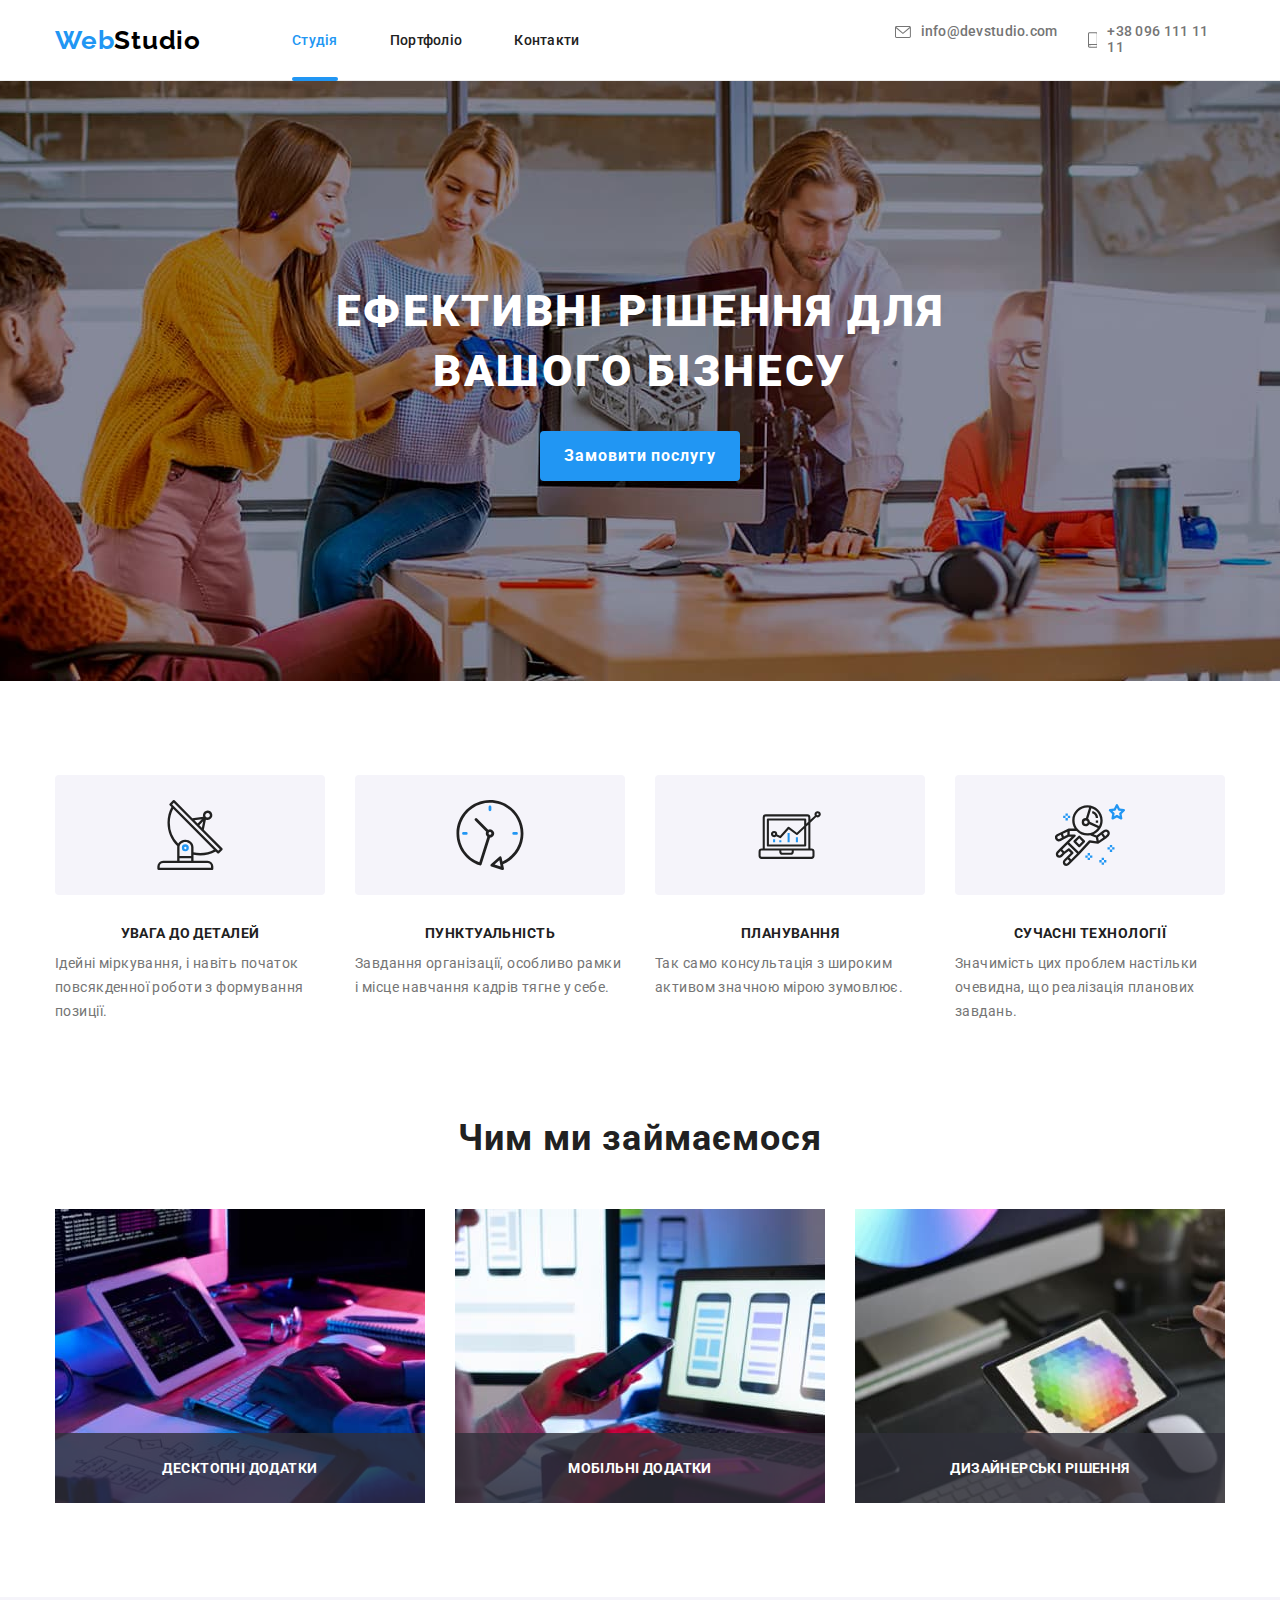
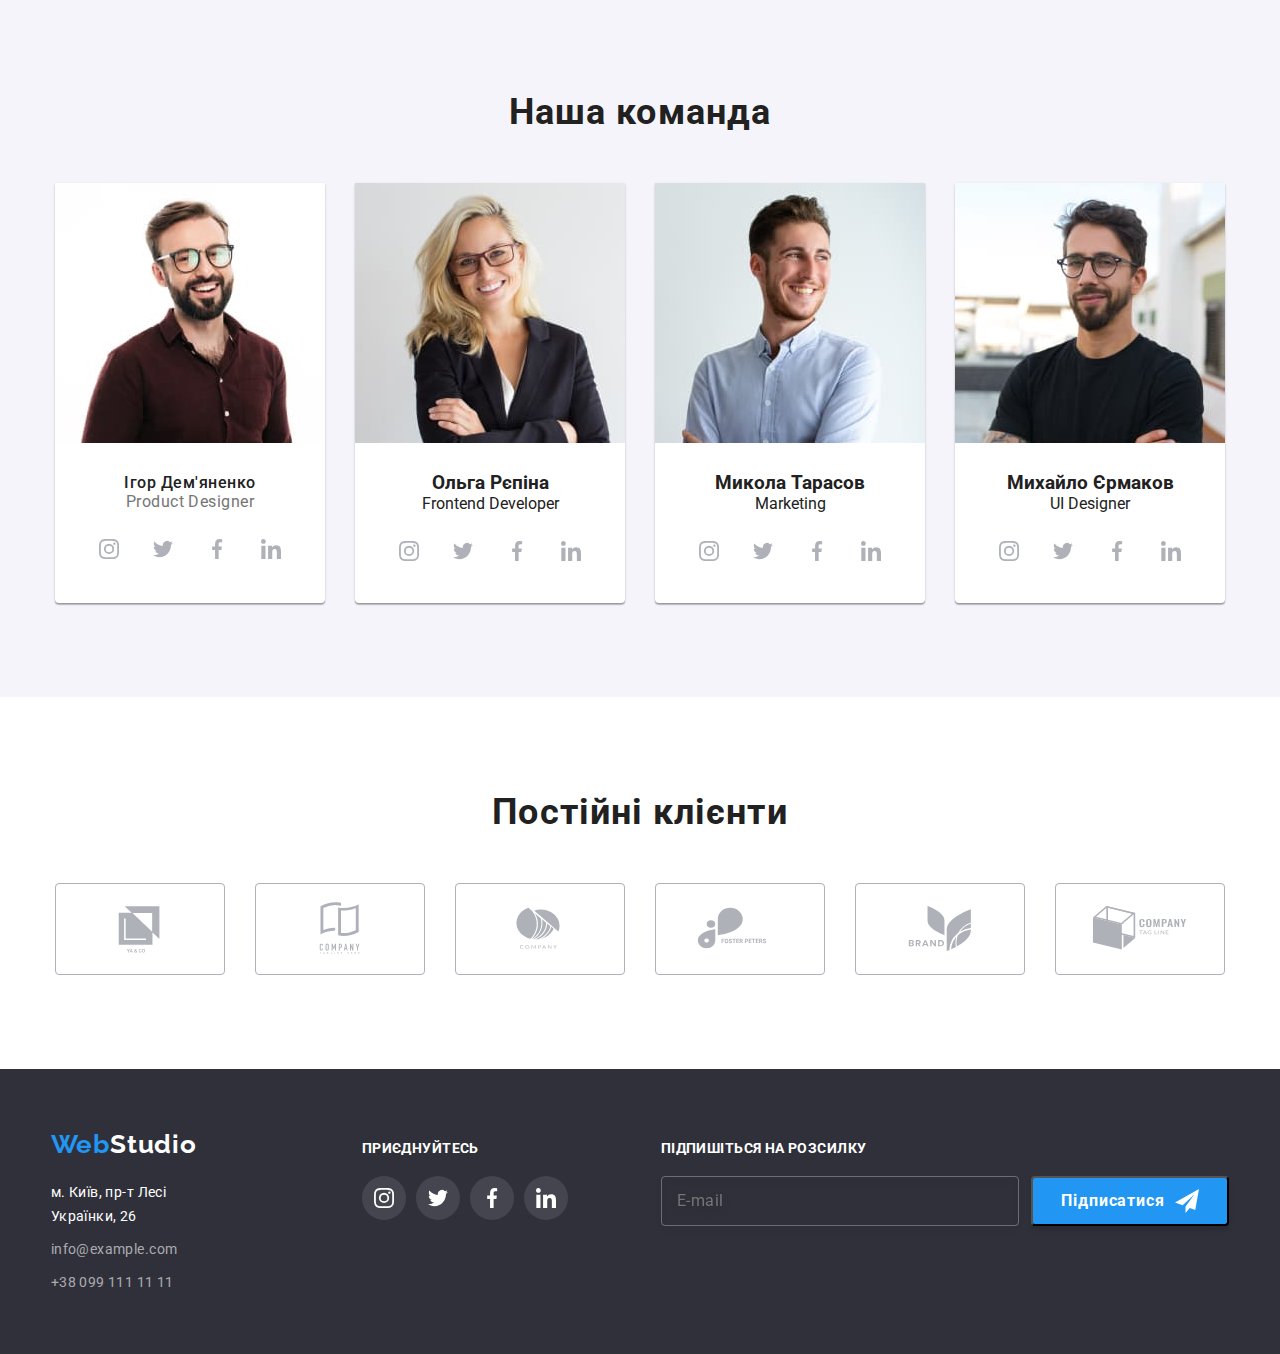
==== commit 959f2311: "hw8" ====
--- a/index.html
+++ b/index.html
@@ -27,35 +27,69 @@
     <header class="header">
       <div class="header__conteiner conteiner">
         <a href="./index.html" class="logo"><span class="logo__web">Web</span>Studio</a>
-        <nav class="nav">
-          <ul class="nav__list">
-            <li class="nav__item">
-              <a href="./index.html" class="nav__link nav__link--current">Студія</a>
-            </li>
-            <li class="nav__item">
-              <a href="./portfolio.html" class="nav__link">Портфоліо</a>
-            </li>
-            <li class="nav__item"><a href="link" class="nav__link">Контакти</a></li>
-          </ul>
-        </nav>
-        <ul class="header-contacts">
-          <li class="header-contacts__ietm">
-            <a href="mailto:info@devstudio.com" class="header-contacts__link link">
-              <svg class="header-contacts__icon" width="16" height="12">
-                <use href="./img/svg/symbol-defs.svg#icon-mail"></use>
-              </svg>
-              info@devstudio.com</a
-            >
-          </li>
-          <li class="header-contacts__ietm">
-            <a href="tel:+380961111111" class="header-contacts__link">
-              <svg class="header-contacts__icon" width="10" height="16">
-                <use href="./img/svg/symbol-defs.svg#icon-smartphone"></use>
-              </svg>
-              +38 096 111 11 11</a
-            >
-          </li>
-        </ul>
+        <button type="button" class="header--open">
+          <svg class="header__icon--open" width="40" height="40">
+            <use href="./img/svg/symbol-defs.svg#icon-open"></use>
+          </svg>
+        </button>
+        <div class="mobile-menu">
+          <nav class="nav">
+            <ul class="nav__list">
+              <li class="nav__item">
+                <a href="./index.html" class="nav__link nav__link--current">Студія</a>
+              </li>
+              <li class="nav__item">
+                <a href="./portfolio.html" class="nav__link">Портфоліо</a>
+              </li>
+              <li class="nav__item"><a href="link" class="nav__link">Контакти</a></li>
+            </ul>
+          </nav>
+          <div class="modal-contacts">
+            <ul class="header-contacts">
+              <li class="header-contacts__ietm">
+                <a href="mailto:info@devstudio.com" class="header-contacts__link link">
+                  <svg class="header-contacts__icon" width="16" height="12">
+                    <use href="./img/svg/symbol-defs.svg#icon-mail"></use>
+                  </svg>
+                  info@devstudio.com</a
+                >
+              </li>
+              <li class="header-contacts__ietm">
+                <a
+                  href="tel:+380961111111"
+                  class="header-contacts__link header-contacts__link--number"
+                >
+                  <svg class="header-contacts__icon" width="10" height="16">
+                    <use href="./img/svg/symbol-defs.svg#icon-smartphone"></use>
+                  </svg>
+                  +38 096 111 11 11</a
+                >
+              </li>
+            </ul>
+            <ul class="modal-contacts__list">
+              <li class="modal-contacts__item">
+                <a href="" class="modal-contacts__link">Instagram</a
+                ><span class="modal-contacts__stick">|</span>
+              </li>
+              <li class="modal-contacts__item">
+                <a href="" class="modal-contacts__link">Twitter</a
+                ><span class="modal-contacts__stick">|</span>
+              </li>
+              <li class="modal-contacts__item">
+                <a href="" class="modal-contacts__link">Facebook</a
+                ><span class="modal-contacts__stick">|</span>
+              </li>
+              <li class="modal-contacts__item">
+                <a href="" class="modal-contacts__link">LinkedIn</a>
+              </li>
+            </ul>
+          </div>
+          <button type="button" class="header--close">
+            <svg class="header__icon--open" width="40" height="40">
+              <use href="./img/svg/symbol-defs.svg#icon-close"></use>
+            </svg>
+          </button>
+        </div>
       </div>
     </header>
     <main>
@@ -589,5 +623,6 @@
       </div>
     </div>
     <script src="./js/modal.js"></script>
+    <script src="./js/mobile-menu.js"></script>
   </body>
 </html>
--- a/css/main.min.css
+++ b/css/main.min.css
@@ -1 +1 @@
-.visually-hidden{position:absolute;width:1px;height:1px;margin:-1px;border:0;padding:0;white-space:nowrap;-webkit-clip-path:inset(100%);clip-path:inset(100%);clip:rect(0 0 0 0);overflow:hidden}body{font-family:"Roboto",sans-serif;color:#212121;background-color:#fff}h1,h2,h3,p,ul{margin:0}ul{padding:0;list-style:none}img{display:block;width:100%;max-width:100%;height:auto}a{text-decoration:none}address{font-style:normal}.header{border-bottom:1px solid #ececec}.header .logo{color:#000}.nav{margin-left:91px;margin-right:315px}.nav__list{display:flex;align-items:center}.nav__item:not(:first-child){margin-left:52px}.nav__link{position:relative;display:block;padding-top:32px;padding-bottom:32px;font-weight:500;font-size:14px;line-height:1.1428571429;letter-spacing:.02em;color:#212121;transition:color 250ms cubic-bezier(0.4, 0, 0.2, 1)}.nav__link:hover,.nav__link:focus{color:#2196f3}.nav__link--current{color:#2196f3}.nav__link--current::after{content:"";position:absolute;display:block;width:100%;height:4px;background:#2196f3;border-radius:2px;left:0;bottom:-1px}.header-contacts{display:flex;align-items:center}.header-contacts__icon{fill:#757575;margin-right:10px;transition:fill 250ms cubic-bezier(0.4, 0, 0.2, 1)}.header-contacts__link{display:flex;align-items:center;font-weight:500;font-size:14px;line-height:1.14;letter-spacing:.02em;color:#757575;transition:color 250ms cubic-bezier(0.4, 0, 0.2, 1)}.header-contacts__link:hover,.header-contacts__link:focus{color:#2196f3}.header-contacts__link:hover .header-contacts__icon,.header-contacts__link:focus .header-contacts__icon{fill:#2196f3}.header-contacts__ietm:not(:last-child){margin-right:30px}.logo{font-family:"Raleway";font-weight:700;font-size:26px;line-height:1.1923076923;letter-spacing:.03em}.logo__web{color:#2196f3}.hero{margin-left:auto;margin-right:auto;max-width:480px;background-image:linear-gradient(to right, rgba(47, 48, 58, 0.4), rgba(47, 48, 58, 0.4)),url(../img/hero/hero-tel.jpg);background-position:center;background-size:cover;background-repeat:no-repeat;padding-top:118px;padding-bottom:118px;background-color:#2f303a;text-align:center}@media screen and (min-device-pixel-ratio: 2),screen and (-webkit-min-device-pixel-ratio: 2),screen and (min-resolution: 192dpi),screen and (min-resolution: 2dppx){.hero{background-image:url(../img/hero/hero-tel@2x.jpg)}}@media screen and (min-width: 768px){.hero{max-width:768px;background-image:url(../img/hero/hero-tab.jpg)}}@media screen and (min-width: 768px)and (min-device-pixel-ratio: 2),screen and (min-width: 768px)and (-webkit-min-device-pixel-ratio: 2),screen and (min-width: 768px)and (min-resolution: 192dpi),screen and (min-width: 768px)and (min-resolution: 2dppx){.hero{background-image:url(../img/hero/hero-tab@2.jpg)}}@media screen and (min-width: 1200px){.hero{max-width:1600px;padding-top:200px;padding-bottom:200px;background-image:url(../img/hero/hero.jpg)}}@media screen and (min-width: 1200px)and (min-device-pixel-ratio: 2),screen and (min-width: 1200px)and (-webkit-min-device-pixel-ratio: 2),screen and (min-width: 1200px)and (min-resolution: 192dpi),screen and (min-width: 1200px)and (min-resolution: 2dppx){.hero{background-image:url(../img/hero/hero@2x.jpg)}}.hero__title{font-weight:900;font-size:26px;line-height:1.6153846154;max-width:360px;margin:0 auto;letter-spacing:.06em;text-transform:uppercase;color:#fff}@media screen and (max-width: 767.98px){.hero__title{font-size:26px;line-height:1.6153846154;max-width:360px}}@media screen and (min-width: 1200px){.hero__title{font-size:44px;line-height:1.3636363636;max-width:696px}}.hero__btn{font-weight:700;font-size:16px;line-height:1.875;letter-spacing:.06em;margin-top:30px;padding:10px 24px;background-color:#2196f3;box-shadow:0px 4px 4px rgba(0,0,0,.15);border-radius:4px;border:rgba(0,0,0,0);cursor:pointer;color:#fff;transition:background-color 250ms cubic-bezier(0.4, 0, 0.2, 1)}.hero__btn:hover{background-color:#188ce8;box-shadow:0px 4px 4px rgba(0,0,0,.15);border-radius:4px}.features{margin:0 auto}@media screen and (min-width: 768px){.features{display:flex;flex-wrap:wrap;gap:30px}}.features__icon-box{display:flex;align-items:center;justify-content:center;background-color:#f5f4fa;border-radius:4px;height:120px;margin-bottom:30px}@media screen and (min-width: 768px){.features__item{width:calc(50% - 15px)}}@media screen and (min-width: 1200px){.features__item{width:calc(25% - 22.5px)}}@media screen and (max-width: 767.98px){.features__item:not(:last-child){margin-bottom:30px}}.features__title{font-size:14px;line-height:1.1428571429;letter-spacing:.03em;margin-bottom:10px}@media screen and (min-width: 480px){.features__title{text-align:center}}.features__text{font-size:14px;line-height:1.7142857143;letter-spacing:.03em;color:#757575}.work__list{display:flex;gap:30px}.work__item{position:relative}.work__text{position:absolute;bottom:0;left:0;display:flex;align-items:center;justify-content:center;background:rgba(47,48,58,.8);width:100%;height:70px;font-weight:700;font-size:14px;line-height:1.1428571429;letter-spacing:.03em;text-transform:uppercase;color:#fff}@media screen and (min-width: 768px){.team{display:flex;flex-wrap:wrap;gap:30px}}.team__item{box-shadow:0px 1px 3px rgba(0,0,0,.12),0px 1px 1px rgba(0,0,0,.14),0px 2px 1px rgba(0,0,0,.2);border-radius:0px 0px 4px 4px;background-color:#fff;max-width:450px}@media screen and (min-width: 768px){.team__item{width:354px}}@media screen and (min-width: 1200px){.team__item{width:270px}}@media screen and (max-width: 767.98px){.team__item:not(:last-child){margin-bottom:30px}}.team__describe{padding-top:30px;padding-bottom:30px;display:flex;flex-direction:column;align-items:center}.team__title{font-weight:500;font-size:16px;line-height:1.1875;letter-spacing:.03em;color:#212121}.team__text{font-size:16px;line-height:1.1875;text-align:center;letter-spacing:.03em;color:#757575}.clients{display:flex;flex-wrap:wrap;justify-content:center;gap:30px}.clients__link{display:flex;align-items:center;justify-content:center;width:210px;height:92px;border:1px solid #afb1b8;border-radius:4px;transition:border 250ms cubic-bezier(0.4, 0, 0.2, 1)}@media screen and (min-width: 768px){.clients__link{width:226px}}@media screen and (min-width: 1200px){.clients__link{width:170px}}.clients__link:hover,.clients__link:focus{border:1px solid #2196f3}.clients__link:hover .client__icon,.clients__link:focus .client__icon{fill:#2196f3}.client__icon{fill:#afb1b8;transition:fill 250ms cubic-bezier(0.4, 0, 0.2, 1)}.project__list{display:flex;flex-wrap:wrap;gap:30px}.project__item{width:370px}.card__link{display:block;transition:box-shadow 250ms cubic-bezier(0.4, 0, 0.2, 1)}.card__link:hover,.card__link:focus{box-shadow:0px 1px 1px rgba(0,0,0,.12),0px 4px 4px rgba(0,0,0,.06),1px 4px 6px rgba(0,0,0,.16)}.card__describe{position:relative;overflow:hidden}.card__text{position:absolute;bottom:0;left:0;display:flex;align-items:center;padding-right:24px;padding-left:24px;font-weight:400;font-size:18px;line-height:1.5555555556;letter-spacing:.03em;color:#fff;background:rgba(33,150,243,.9);height:100%;transform:translateY(101%);transition:transform 250ms cubic-bezier(0.4, 0, 0.2, 1)}.card__link:hover .card__text,.card__link:focus .card__text{transform:translateY(0)}.card__bottom{border-bottom:1px solid #eee;border-left:1px solid #eee;border-right:1px solid #eee;padding:20px 24px}.card__name{color:#212121;font-size:18px;line-height:2;letter-spacing:.06em}.card__technology{margin-top:4px;font-size:16px;line-height:1.9;letter-spacing:.03em;color:#757575}.backdrop{position:fixed;top:0;left:0;width:100%;height:100%;background-color:rgba(0,0,0,.2);opacity:1;transition:opacity 250ms cubic-bezier(0.4, 0, 0.2, 1),visibility 250ms cubic-bezier(0.4, 0, 0.2, 1)}.backdrop.is-hidden{visibility:hidden;opacity:0;pointer-events:none}.backdrop.is-hidden .modal{transform:translate(-50%, -50%) scale(1.2)}.modal{position:absolute;top:50%;left:50%;width:528px;height:581px;background:#fff;box-shadow:0px 1px 3px rgba(0,0,0,.12),0px 1px 1px rgba(0,0,0,.14),0px 2px 1px rgba(0,0,0,.2);border-radius:4px;transform:translate(-50%, -50%) scale(1);transition:transform 250ms cubic-bezier(0.4, 0, 0.2, 1)}.modal-form{padding:40px}.modal-form__title{font-size:20px;line-height:1.15;text-align:center;letter-spacing:.03em;margin-bottom:12px}.modal-form__label{position:relative;display:flex;flex-direction:column;font-weight:400;font-size:12px;line-height:1.1666666667;letter-spacing:.01em;color:#757575}.modal-form__input{margin-top:4px;margin-bottom:10px;height:40px;border:1px solid rgba(33,33,33,.2);border-radius:4px;padding:12px 42px;outline:none;transition:border-color 250ms cubic-bezier(0.4, 0, 0.2, 1)}.modal-form__input:focus{border-color:#2196f3}.modal-form__icon{position:absolute;left:12px;top:50%;transform:translateY(-20%);transition:fill 250ms cubic-bezier(0.4, 0, 0.2, 1)}.modal-form__input:focus+.modal-form__icon{fill:#2196f3}.modal-form__comment{height:120px;border:1px solid rgba(33,33,33,.2);border-radius:4px;margin-top:4px;padding:12px 16px;resize:none;outline:none;transition:border-color 250ms cubic-bezier(0.4, 0, 0.2, 1)}.modal-form__comment:focus{border-color:#2196f3}.modal-form__label--checkbox{display:flex;justify-content:center;align-items:center;font-weight:400;font-size:14px;line-height:1.7142857143;letter-spacing:.03em;color:#757575;margin-top:20px;cursor:pointer}.modal-form__span--checkbox-icon{display:flex;align-items:center;width:16px;height:15px;margin-right:9px;border:2px solid #212121;border-radius:2px;transition:background-color 250ms cubic-bezier(0.4, 0, 0.2, 1)}.modal-form__input--checkbox:checked+.modal-form__span--checkbox-icon{border-color:rgba(0,0,0,0);background-color:#2196f3}.modal-form__input--checkbox:focus+.modal-form__span--checkbox-icon{border-color:#2196f3}.modal-form__link--checkbox{margin-left:5px;color:#2196f3}.modal-form__button{display:block;margin:0 auto;margin-top:40px;padding:10px 52px;background:#2196f3;box-shadow:0px 4px 4px rgba(0,0,0,.15);border:rgba(0,0,0,0);border-radius:4px;font-weight:700;font-size:16px;line-height:1.875;letter-spacing:.06em;color:#fff;cursor:pointer;transition:box-shadow 250ms cubic-bezier(0.4, 0, 0.2, 1),background-color 250ms cubic-bezier(0.4, 0, 0.2, 1)}.modal-form__button:hover,.modal-form__button:focus{background-color:#188ce8;box-shadow:0px 4px 4px rgba(0,0,0,.15);border-radius:4px}.modal__button--close{position:absolute;display:flex;justify-content:center;align-items:center;top:8px;right:8px;width:30px;height:30px;background:#fff;border:1px solid rgba(0,0,0,.1);border-radius:50%;padding:0;cursor:pointer}.footer{background-color:#2f303a}.footer .logo{color:#fff}.footer-conteiner{padding-top:60px;padding-bottom:60px}@media screen and (max-width: 768px){.footer-conteiner{text-align:center}}@media screen and (min-width: 768px){.footer-conteiner{display:flex;flex-wrap:wrap;justify-content:center}}@media screen and (min-width: 1200px){.footer-conteiner{align-items:baseline;flex-wrap:nowrap}}@media screen and (min-width: 1200px){.footer-contacts{margin-right:70px}}.address{margin-top:20px}@media screen and (max-width: 767.98px){.address{margin-bottom:60px}}.addres__item:not(:last-child){margin-bottom:9px}.footer__link{font-weight:400;font-size:14px;line-height:1.7142857143;letter-spacing:.03em;color:rgba(255,255,255,.6);transition:color 250ms cubic-bezier(0.4, 0, 0.2, 1)}.footer__link:hover,.footer__link:focus{color:#2196f3}.footer__link--location{color:#fff}@media screen and (min-width: 768px){.footer-contacts{margin-right:165px}}@media screen and (min-width: 768px)and (min-width: 1200px){.footer-contacts{flex-grow:1}}@media screen and (min-width: 768px){.footer-form{margin-top:60px}}@media screen and (min-width: 1200px){.footer-form{display:flex;align-items:flex-end;margin-left:93px;margin-top:0}}.footer-form__label{margin-right:12px;cursor:pointer}.footer-form__tile{font-weight:700;font-size:14px;line-height:1.1428571429;letter-spacing:.03em;text-transform:uppercase;color:#fff;margin-bottom:20px}.footer-form__input{width:358px;height:50px;border:1px solid rgba(255,255,255,.3);filter:drop-shadow(0px 4px 4px rgba(0, 0, 0, 0.15));border-radius:4px;background-color:rgba(0,0,0,0);font-weight:400;font-size:16px;line-height:1.25;letter-spacing:.03em;outline:none;color:rgba(255,255,255,.6);padding:16px 15px;cursor:pointer;transition:border 250ms cubic-bezier(0.4, 0, 0.2, 1)}.footer-form__input:focus{border:1px solid #2196f3}.footer-form__button{display:flex;align-items:center;gap:10px;margin:0 auto;height:50px;padding:10px 28px;background:#2196f3;box-shadow:0px 4px 4px rgba(0,0,0,.15);border-radius:4px;font-weight:700;font-size:16px;line-height:1.875;letter-spacing:.06em;color:#fff;transition:background-color 250ms cubic-bezier(0.4, 0, 0.2, 1);cursor:pointer}@media screen and (max-width: 1200px){.footer-form__button{margin-top:20px}}.footer-form__button:hover,.footer-form__button:focus{background-color:#188ce8}.conteiner{width:100%;padding-left:15px;padding-right:15px;margin-left:auto;margin-right:auto}@media screen and (min-width: 480px){.conteiner{width:480px}}@media screen and (min-width: 768px){.conteiner{width:768px}}@media screen and (min-width: 1200px){.conteiner{width:1200px}}.header__conteiner{display:flex;align-items:center}.section{padding-top:60px;padding-bottom:60px}@media screen and (min-width: 1200px){.section{padding-top:94px;padding-bottom:94px}}.section--no-padding-top{padding-top:0}@media screen and (max-width: 1200px){.section--no-padding-top{display:none}}.section--background{background-color:#f5f4fa}.section__title{font-size:36px;line-height:42px;text-align:center;letter-spacing:.03em;margin-bottom:30px;color:#212121}@media screen and (min-width: 1200px){.section__title{margin-bottom:50px}}.socials{display:flex;gap:10px;margin-top:16px}.socials__link{width:44px;height:44px;display:flex;align-items:center;justify-content:center;border-radius:50px;transition:background-color 250ms cubic-bezier(0.4, 0, 0.2, 1)}.socials__link:hover,.socials__link:focus{background-color:#2196f3}.socials__link:hover .socials__icon,.socials__link:focus .socials__icon{fill:#fff}@media screen and (max-width: 767.98px){.footer-socials{margin-bottom:60px}}.socials__icon{fill:#afb1b8;transition:fill 250ms cubic-bezier(0.4, 0, 0.2, 1)}.footer-socials__text{font-weight:700;font-size:14px;line-height:1.1428571429;letter-spacing:.03em;text-transform:uppercase;color:#fff;margin-bottom:20px}.footer-socials__list{display:flex;align-items:center;justify-content:center;gap:10px}.footer-socials__icon{fill:#fff}.footer-socials__link{display:flex;align-items:center;justify-content:center;width:44px;height:44px;border-radius:50px;background-color:rgba(255,255,255,.1);transition:background-color 250ms cubic-bezier(0.4, 0, 0.2, 1)}.footer-socials__link:hover,.footer-socials__link:focus{background-color:#2196f3}.portfolio-btn__list{display:flex;align-items:center;justify-content:center;gap:30px;margin-bottom:34px}.button{font-weight:500;font-size:16px;line-height:1.625;letter-spacing:.03em;color:#212121;padding:6px 22px;background-color:#f5f4fa;border-radius:4px;border-color:rgba(0,0,0,0);transition:background-color 250ms cubic-bezier(0.4, 0, 0.2, 1),color 250ms cubic-bezier(0.4, 0, 0.2, 1),box-shadow 250ms cubic-bezier(0.4, 0, 0.2, 1);cursor:pointer}.button:hover,.button:focus{background-color:#2196f3;color:#fff;box-shadow:0px 3px 1px rgba(0,0,0,.1),0px 1px 2px rgba(0,0,0,.08),0px 2px 2px rgba(0,0,0,.12);border-radius:4px}header{display:none}/*# sourceMappingURL=main.min.css.map */+.visually-hidden{position:absolute;width:1px;height:1px;margin:-1px;border:0;padding:0;white-space:nowrap;-webkit-clip-path:inset(100%);clip-path:inset(100%);clip:rect(0 0 0 0);overflow:hidden}body{font-family:"Roboto",sans-serif;color:#212121;background-color:#fff}h1,h2,h3,p,ul{margin:0}ul{padding:0;list-style:none}img{display:block;width:100%;max-width:100%;height:auto}a{text-decoration:none}address{font-style:normal}.header{border-bottom:1px solid #ececec}.header .logo{color:#000}.header--open{background-color:#fff;border:none;cursor:pointer}.header--open:hover{fill:#2196f3}@media screen and (min-width: 768px){.header--open{display:none}}.header--close{position:absolute;top:0;right:0;padding:10px 15px;background-color:#fff;border:none;cursor:pointer}.header--close:hover{fill:#2196f3}@media screen and (min-width: 768px){.header--close{display:none}}@media screen and (min-width: 768px){.nav{margin-left:87px;margin-right:96px}}@media screen and (min-width: 1200px){.nav{margin-left:91px;margin-right:315px}}@media screen and (min-width: 768px){.nav__list{display:flex;align-items:center}}@media screen and (max-width: 767.98px){.nav__item:not(:first-child){margin-top:32px}}@media screen and (min-width: 768px){.nav__item:not(:first-child){margin-left:52px}}.nav__link{position:relative;display:block;font-family:"Roboto";font-style:normal;font-weight:500;font-size:40px;line-height:1.175;letter-spacing:.02em;font-weight:500;color:#212121;transition:color 250ms cubic-bezier(0.4, 0, 0.2, 1)}@media screen and (min-width: 768px){.nav__link{padding-top:32px;padding-bottom:32px;font-size:14px;line-height:1.1428571429}}.nav__link:hover,.nav__link:focus{color:#2196f3}.nav__link--current{color:#2196f3}@media screen and (min-width: 768px){.nav__link--current::after{content:"";position:absolute;display:block;width:100%;height:4px;background:#2196f3;border-radius:2px;left:0;bottom:-1px}}.header-contacts{display:flex}@media screen and (max-width: 767.98px){.header-contacts{flex-direction:column-reverse;margin-bottom:64px}}@media screen and (min-width: 768px)and (max-width: 1199.98px){.header-contacts{display:flex;flex-direction:column;align-items:flex-start;gap:10px}}.header-contacts__icon{fill:#757575;margin-right:10px;transition:fill 250ms cubic-bezier(0.4, 0, 0.2, 1)}@media screen and (max-width: 767.98px){.header-contacts__icon{display:none}}.header-contacts__link{font-weight:500;letter-spacing:.02em;color:#757575;transition:color 250ms cubic-bezier(0.4, 0, 0.2, 1)}@media screen and (max-width: 767.98px){.header-contacts__link{font-size:24px;line-height:1.1666666667;letter-spacing:.02em;color:#757575}}@media screen and (min-width: 768px){.header-contacts__link{display:flex;align-items:center;font-size:14px;line-height:1.14}}.header-contacts__link:hover,.header-contacts__link:focus{color:#2196f3}.header-contacts__link:hover .header-contacts__icon,.header-contacts__link:focus .header-contacts__icon{fill:#2196f3}@media screen and (max-width: 767.98px){.header-contacts__link--number{font-size:34px;line-height:1.1764705882;letter-spacing:.02em;color:#2196f3}}@media screen and (max-width: 767.98px){.header-contacts__ietm:not(:last-child){margin-top:32px}}@media screen and (min-width: 768px){.header-contacts__ietm:not(:last-child){margin-right:30px}}.modal-contacts__list{display:flex;align-items:center}@media screen and (min-width: 768px){.modal-contacts__list{display:none}}.modal-contacts__link{font-weight:500;font-size:18px;line-height:1.2222222222;letter-spacing:.02em;color:#2196f3}.modal-contacts__stick{margin:0 10px;color:rgba(33,33,33,.2)}@media screen and (max-width: 767.98px){.mobile-menu{position:fixed;z-index:10;top:0;left:0;width:100%;height:100%;padding:48px 40px;display:flex;flex-direction:column;justify-content:space-between;transform:translateX(100%);transition:250ms transform cubic-bezier(0.4, 0, 0.2, 1);background-color:#fff}}@media screen and (min-width: 768px){.mobile-menu{display:flex;align-items:center}}@media screen and (max-width: 767.98px){.mobile-menu.is-open{transform:translateX(0)}}.logo{font-family:"Raleway";font-weight:700;font-size:26px;line-height:1.1923076923;letter-spacing:.03em}.logo__web{color:#2196f3}.hero{margin-left:auto;margin-right:auto;max-width:480px;background-image:linear-gradient(to right, rgba(47, 48, 58, 0.4), rgba(47, 48, 58, 0.4)),url(../img/hero/hero-tel.jpg);background-position:center;background-size:cover;background-repeat:no-repeat;padding-top:118px;padding-bottom:118px;background-color:#2f303a;text-align:center}@media screen and (min-device-pixel-ratio: 2),screen and (-webkit-min-device-pixel-ratio: 2),screen and (min-resolution: 192dpi),screen and (min-resolution: 2dppx){.hero{background-image:url(../img/hero/hero-tel@2x.jpg)}}@media screen and (min-width: 768px){.hero{max-width:768px;background-image:url(../img/hero/hero-tab.jpg)}}@media screen and (min-width: 768px)and (min-device-pixel-ratio: 2),screen and (min-width: 768px)and (-webkit-min-device-pixel-ratio: 2),screen and (min-width: 768px)and (min-resolution: 192dpi),screen and (min-width: 768px)and (min-resolution: 2dppx){.hero{background-image:url(../img/hero/hero-tab@2.jpg)}}@media screen and (min-width: 1200px){.hero{max-width:1600px;padding-top:200px;padding-bottom:200px;background-image:url(../img/hero/hero.jpg)}}@media screen and (min-width: 1200px)and (min-device-pixel-ratio: 2),screen and (min-width: 1200px)and (-webkit-min-device-pixel-ratio: 2),screen and (min-width: 1200px)and (min-resolution: 192dpi),screen and (min-width: 1200px)and (min-resolution: 2dppx){.hero{background-image:url(../img/hero/hero@2x.jpg)}}.hero__title{font-weight:900;font-size:26px;line-height:1.6153846154;max-width:360px;margin:0 auto;letter-spacing:.06em;text-transform:uppercase;color:#fff}@media screen and (max-width: 767.98px){.hero__title{font-size:26px;line-height:1.6153846154;max-width:360px}}@media screen and (min-width: 1200px){.hero__title{font-size:44px;line-height:1.3636363636;max-width:696px}}.hero__btn{font-weight:700;font-size:16px;line-height:1.875;letter-spacing:.06em;margin-top:30px;padding:10px 24px;background-color:#2196f3;box-shadow:0px 4px 4px rgba(0,0,0,.15);border-radius:4px;border:rgba(0,0,0,0);cursor:pointer;color:#fff;transition:background-color 250ms cubic-bezier(0.4, 0, 0.2, 1)}.hero__btn:hover{background-color:#188ce8;box-shadow:0px 4px 4px rgba(0,0,0,.15);border-radius:4px}.features{margin:0 auto}@media screen and (min-width: 768px){.features{display:flex;flex-wrap:wrap;gap:30px}}.features__icon-box{display:flex;align-items:center;justify-content:center;background-color:#f5f4fa;border-radius:4px;height:120px;margin-bottom:30px}@media screen and (min-width: 768px){.features__item{width:calc(50% - 15px)}}@media screen and (min-width: 1200px){.features__item{width:calc(25% - 22.5px)}}@media screen and (max-width: 767.98px){.features__item:not(:last-child){margin-bottom:30px}}.features__title{font-size:14px;line-height:1.1428571429;letter-spacing:.03em;margin-bottom:10px}@media screen and (min-width: 480px){.features__title{text-align:center}}.features__text{font-size:14px;line-height:1.7142857143;letter-spacing:.03em;color:#757575}.work__list{display:flex;gap:30px}.work__item{position:relative}.work__text{position:absolute;bottom:0;left:0;display:flex;align-items:center;justify-content:center;background:rgba(47,48,58,.8);width:100%;height:70px;font-weight:700;font-size:14px;line-height:1.1428571429;letter-spacing:.03em;text-transform:uppercase;color:#fff}@media screen and (min-width: 768px){.team{display:flex;flex-wrap:wrap;gap:30px}}.team__item{box-shadow:0px 1px 3px rgba(0,0,0,.12),0px 1px 1px rgba(0,0,0,.14),0px 2px 1px rgba(0,0,0,.2);border-radius:0px 0px 4px 4px;background-color:#fff;max-width:450px}@media screen and (min-width: 768px){.team__item{width:354px}}@media screen and (min-width: 1200px){.team__item{width:270px}}@media screen and (max-width: 767.98px){.team__item:not(:last-child){margin-bottom:30px}}.team__describe{padding-top:30px;padding-bottom:30px;display:flex;flex-direction:column;align-items:center}.team__title{font-weight:500;font-size:16px;line-height:1.1875;letter-spacing:.03em;color:#212121}.team__text{font-size:16px;line-height:1.1875;text-align:center;letter-spacing:.03em;color:#757575}.clients{display:flex;flex-wrap:wrap;justify-content:center;gap:30px}.clients__link{display:flex;align-items:center;justify-content:center;width:210px;height:92px;border:1px solid #afb1b8;border-radius:4px;transition:border 250ms cubic-bezier(0.4, 0, 0.2, 1)}@media screen and (min-width: 768px){.clients__link{width:226px}}@media screen and (min-width: 1200px){.clients__link{width:170px}}.clients__link:hover,.clients__link:focus{border:1px solid #2196f3}.clients__link:hover .client__icon,.clients__link:focus .client__icon{fill:#2196f3}.client__icon{fill:#afb1b8;transition:fill 250ms cubic-bezier(0.4, 0, 0.2, 1)}.project__list{display:flex;flex-wrap:wrap;flex-direction:column;align-items:center;gap:30px}@media screen and (min-width: 768px){.project__list{flex-direction:row}}.project__item{max-width:450px}@media screen and (min-width: 768px){.project__item{width:calc((100% - 30px)/2);flex-direction:row;justify-content:center}}@media screen and (min-width: 1200px){.project__item{width:calc((100% - 60px)/3)}}.card__link{display:block;transition:box-shadow 250ms cubic-bezier(0.4, 0, 0.2, 1)}.card__link:hover,.card__link:focus{box-shadow:0px 1px 1px rgba(0,0,0,.12),0px 4px 4px rgba(0,0,0,.06),1px 4px 6px rgba(0,0,0,.16)}.card__describe{position:relative;overflow:hidden}.card__text{position:absolute;bottom:0;left:0;display:flex;align-items:center;padding-right:24px;padding-left:24px;font-weight:400;font-size:18px;line-height:1.5555555556;letter-spacing:.03em;color:#fff;background:rgba(33,150,243,.9);height:100%;transform:translateY(101%);transition:transform 250ms cubic-bezier(0.4, 0, 0.2, 1)}.card__link:hover .card__text,.card__link:focus .card__text{transform:translateY(0)}.card__bottom{border-bottom:1px solid #eee;border-left:1px solid #eee;border-right:1px solid #eee;padding:20px 24px}.card__name{color:#212121;font-size:18px;line-height:2;letter-spacing:.06em}.card__technology{margin-top:4px;font-size:16px;line-height:1.9;letter-spacing:.03em;color:#757575}.backdrop{position:fixed;top:0;left:0;width:100%;height:100%;background-color:rgba(0,0,0,.2);opacity:1;transition:opacity 250ms cubic-bezier(0.4, 0, 0.2, 1),visibility 250ms cubic-bezier(0.4, 0, 0.2, 1)}.backdrop.is-hidden{visibility:hidden;opacity:0;pointer-events:none}.backdrop.is-hidden .modal{transform:translate(-50%, -50%) scale(1.2)}.modal{position:absolute;top:50%;left:50%;width:528px;height:581px;background:#fff;box-shadow:0px 1px 3px rgba(0,0,0,.12),0px 1px 1px rgba(0,0,0,.14),0px 2px 1px rgba(0,0,0,.2);border-radius:4px;transform:translate(-50%, -50%) scale(1);transition:transform 250ms cubic-bezier(0.4, 0, 0.2, 1)}.modal-form{padding:40px}.modal-form__title{font-size:20px;line-height:1.15;text-align:center;letter-spacing:.03em;margin-bottom:12px}.modal-form__label{position:relative;display:flex;flex-direction:column;font-weight:400;font-size:12px;line-height:1.1666666667;letter-spacing:.01em;color:#757575}.modal-form__input{margin-top:4px;margin-bottom:10px;height:40px;border:1px solid rgba(33,33,33,.2);border-radius:4px;padding:12px 42px;outline:none;transition:border-color 250ms cubic-bezier(0.4, 0, 0.2, 1)}.modal-form__input:focus{border-color:#2196f3}.modal-form__icon{position:absolute;left:12px;top:50%;transform:translateY(-20%);transition:fill 250ms cubic-bezier(0.4, 0, 0.2, 1)}.modal-form__input:focus+.modal-form__icon{fill:#2196f3}.modal-form__comment{height:120px;border:1px solid rgba(33,33,33,.2);border-radius:4px;margin-top:4px;padding:12px 16px;resize:none;outline:none;transition:border-color 250ms cubic-bezier(0.4, 0, 0.2, 1)}.modal-form__comment:focus{border-color:#2196f3}.modal-form__label--checkbox{display:flex;justify-content:center;align-items:center;font-weight:400;font-size:14px;line-height:1.7142857143;letter-spacing:.03em;color:#757575;margin-top:20px;cursor:pointer}.modal-form__span--checkbox-icon{display:flex;align-items:center;width:16px;height:15px;margin-right:9px;border:2px solid #212121;border-radius:2px;transition:background-color 250ms cubic-bezier(0.4, 0, 0.2, 1)}.modal-form__input--checkbox:checked+.modal-form__span--checkbox-icon{border-color:rgba(0,0,0,0);background-color:#2196f3}.modal-form__input--checkbox:focus+.modal-form__span--checkbox-icon{border-color:#2196f3}.modal-form__link--checkbox{margin-left:5px;color:#2196f3}.modal-form__button{display:block;margin:0 auto;margin-top:40px;padding:10px 52px;background:#2196f3;box-shadow:0px 4px 4px rgba(0,0,0,.15);border:rgba(0,0,0,0);border-radius:4px;font-weight:700;font-size:16px;line-height:1.875;letter-spacing:.06em;color:#fff;cursor:pointer;transition:box-shadow 250ms cubic-bezier(0.4, 0, 0.2, 1),background-color 250ms cubic-bezier(0.4, 0, 0.2, 1)}.modal-form__button:hover,.modal-form__button:focus{background-color:#188ce8;box-shadow:0px 4px 4px rgba(0,0,0,.15);border-radius:4px}.modal__button--close{position:absolute;display:flex;justify-content:center;align-items:center;top:8px;right:8px;width:30px;height:30px;background:#fff;border:1px solid rgba(0,0,0,.1);border-radius:50%;padding:0;cursor:pointer}.footer{background-color:#2f303a}.footer .logo{color:#fff}.footer-conteiner{padding-top:60px;padding-bottom:60px}@media screen and (max-width: 768px){.footer-conteiner{text-align:center}}@media screen and (min-width: 768px){.footer-conteiner{display:flex;flex-wrap:wrap;justify-content:center}}@media screen and (min-width: 1200px){.footer-conteiner{align-items:baseline;flex-wrap:nowrap}}@media screen and (min-width: 1200px){.footer-contacts{margin-right:70px}}.address{margin-top:20px}@media screen and (max-width: 767.98px){.address{margin-bottom:60px}}.addres__item:not(:last-child){margin-bottom:9px}.footer__link{font-weight:400;font-size:14px;line-height:1.7142857143;letter-spacing:.03em;color:rgba(255,255,255,.6);transition:color 250ms cubic-bezier(0.4, 0, 0.2, 1)}.footer__link:hover,.footer__link:focus{color:#2196f3}.footer__link--location{color:#fff}@media screen and (min-width: 768px){.footer-contacts{margin-right:165px}}@media screen and (min-width: 768px)and (min-width: 1200px){.footer-contacts{flex-grow:1}}@media screen and (min-width: 768px){.footer-form{margin-top:60px}}@media screen and (min-width: 1200px){.footer-form{display:flex;align-items:flex-end;margin-left:93px;margin-top:0}}.footer-form__label{margin-right:12px;cursor:pointer}.footer-form__tile{font-weight:700;font-size:14px;line-height:1.1428571429;letter-spacing:.03em;text-transform:uppercase;color:#fff;margin-bottom:20px}.footer-form__input{width:358px;height:50px;border:1px solid rgba(255,255,255,.3);filter:drop-shadow(0px 4px 4px rgba(0, 0, 0, 0.15));border-radius:4px;background-color:rgba(0,0,0,0);font-weight:400;font-size:16px;line-height:1.25;letter-spacing:.03em;outline:none;color:rgba(255,255,255,.6);padding:16px 15px;cursor:pointer;transition:border 250ms cubic-bezier(0.4, 0, 0.2, 1)}.footer-form__input:focus{border:1px solid #2196f3}.footer-form__button{display:flex;align-items:center;gap:10px;margin:0 auto;height:50px;padding:10px 28px;background:#2196f3;box-shadow:0px 4px 4px rgba(0,0,0,.15);border-radius:4px;font-weight:700;font-size:16px;line-height:1.875;letter-spacing:.06em;color:#fff;transition:background-color 250ms cubic-bezier(0.4, 0, 0.2, 1);cursor:pointer}@media screen and (max-width: 1200px){.footer-form__button{margin-top:20px}}.footer-form__button:hover,.footer-form__button:focus{background-color:#188ce8}.conteiner{width:100%;padding-left:15px;padding-right:15px;margin-left:auto;margin-right:auto}@media screen and (min-width: 480px){.conteiner{width:480px}}@media screen and (min-width: 768px){.conteiner{width:768px}}@media screen and (min-width: 1200px){.conteiner{width:1200px}}.header__conteiner{display:flex;align-items:center}@media screen and (max-width: 767.98px){.header__conteiner{justify-content:space-between}}.section{padding-top:60px;padding-bottom:60px}@media screen and (min-width: 1200px){.section{padding-top:94px;padding-bottom:94px}}.section--no-padding-top{padding-top:0}@media screen and (max-width: 1200px){.section--no-padding-top{display:none}}.section--background{background-color:#f5f4fa}.section__title{font-size:36px;line-height:42px;text-align:center;letter-spacing:.03em;margin-bottom:30px;color:#212121}@media screen and (min-width: 1200px){.section__title{margin-bottom:50px}}.socials{display:flex;gap:10px;margin-top:16px}.socials__link{width:44px;height:44px;display:flex;align-items:center;justify-content:center;border-radius:50px;transition:background-color 250ms cubic-bezier(0.4, 0, 0.2, 1)}.socials__link:hover,.socials__link:focus{background-color:#2196f3}.socials__link:hover .socials__icon,.socials__link:focus .socials__icon{fill:#fff}@media screen and (max-width: 767.98px){.footer-socials{margin-bottom:60px}}.socials__icon{fill:#afb1b8;transition:fill 250ms cubic-bezier(0.4, 0, 0.2, 1)}.footer-socials__text{font-weight:700;font-size:14px;line-height:1.1428571429;letter-spacing:.03em;text-transform:uppercase;color:#fff;margin-bottom:20px}.footer-socials__list{display:flex;align-items:center;justify-content:center;gap:10px}.footer-socials__icon{fill:#fff}.footer-socials__link{display:flex;align-items:center;justify-content:center;width:44px;height:44px;border-radius:50px;background-color:rgba(255,255,255,.1);transition:background-color 250ms cubic-bezier(0.4, 0, 0.2, 1)}.footer-socials__link:hover,.footer-socials__link:focus{background-color:#2196f3}.portfolio-btn__list{display:flex;align-items:center;justify-content:flex-start;flex-wrap:wrap;gap:8px;margin-bottom:34px}@media screen and (min-width: 768px){.portfolio-btn__list{justify-content:center}}.button{font-weight:500;font-size:16px;line-height:1.625;letter-spacing:.03em;color:#212121;padding:6px 22px;background-color:#f5f4fa;border-radius:4px;border-color:rgba(0,0,0,0);transition:background-color 250ms cubic-bezier(0.4, 0, 0.2, 1),color 250ms cubic-bezier(0.4, 0, 0.2, 1),box-shadow 250ms cubic-bezier(0.4, 0, 0.2, 1);cursor:pointer}.button:hover,.button:focus{background-color:#2196f3;color:#fff;box-shadow:0px 3px 1px rgba(0,0,0,.1),0px 1px 2px rgba(0,0,0,.08),0px 2px 2px rgba(0,0,0,.12);border-radius:4px}/*# sourceMappingURL=main.min.css.map */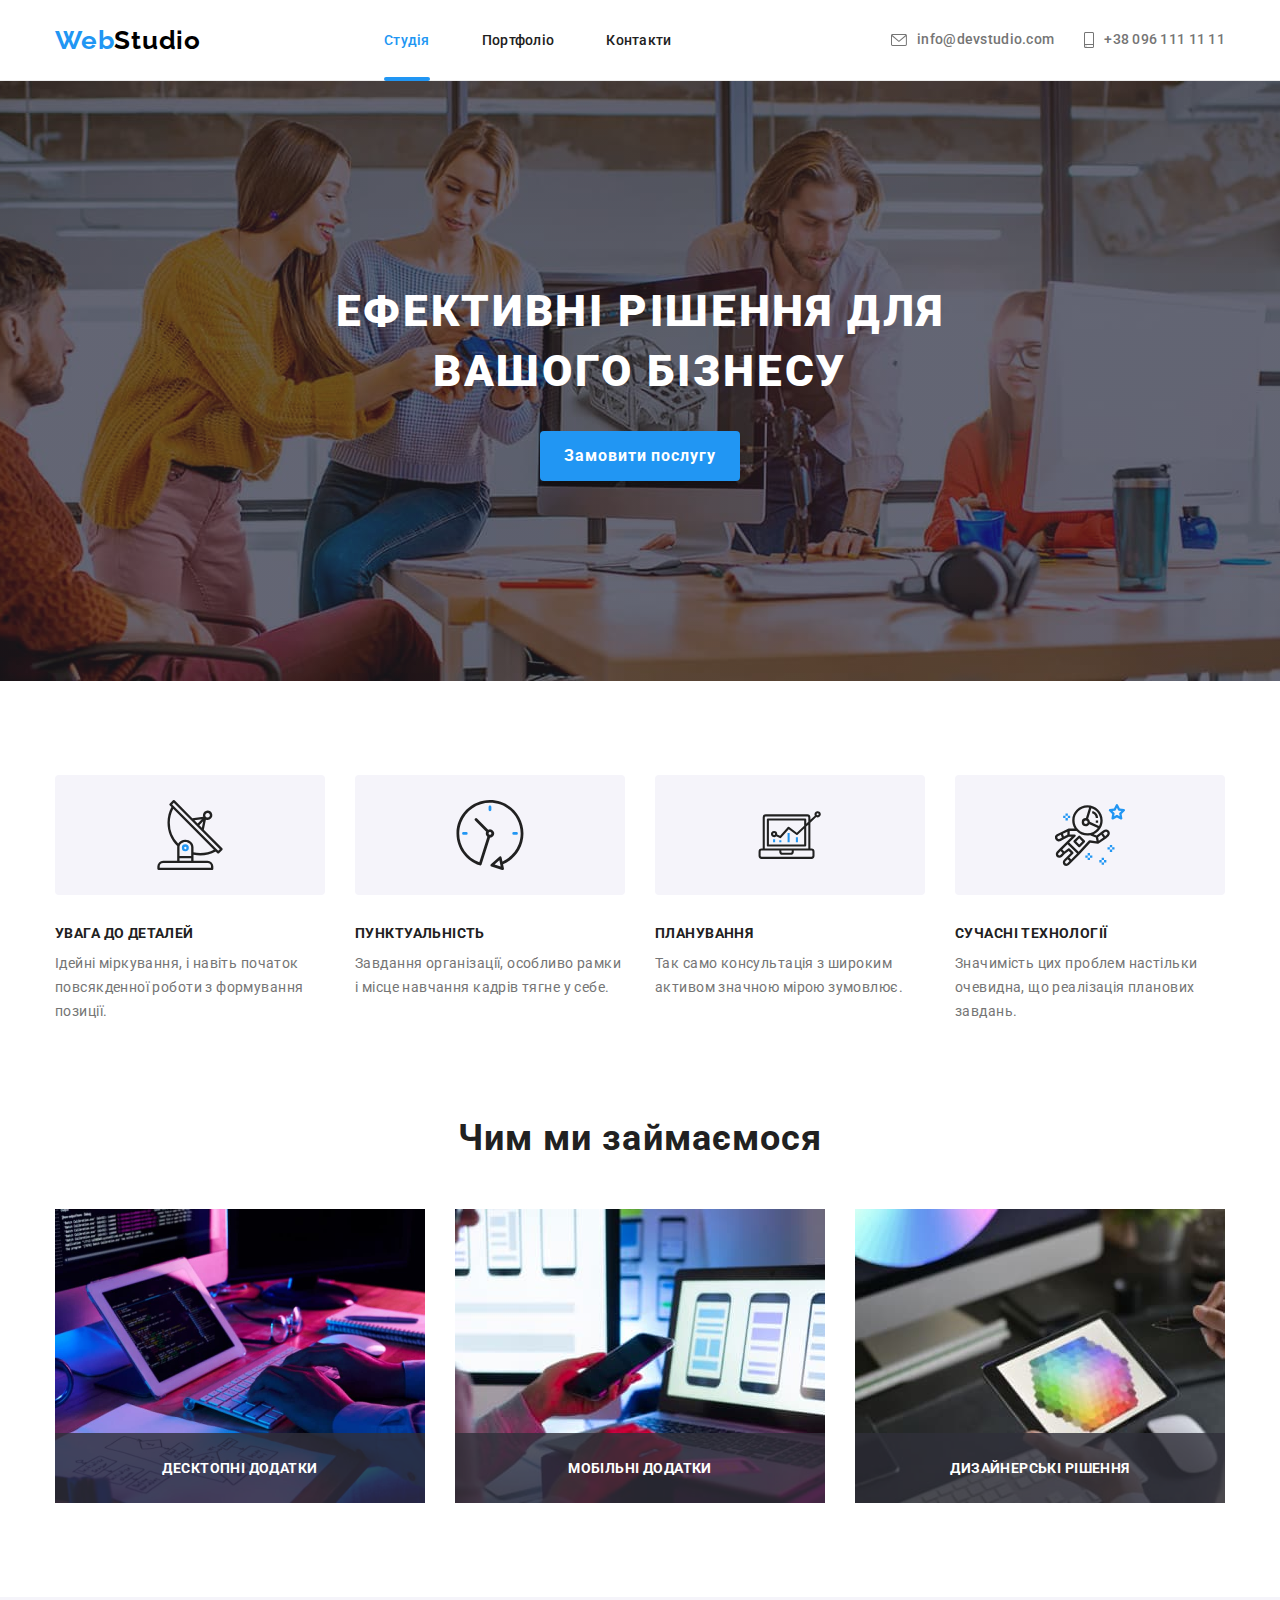
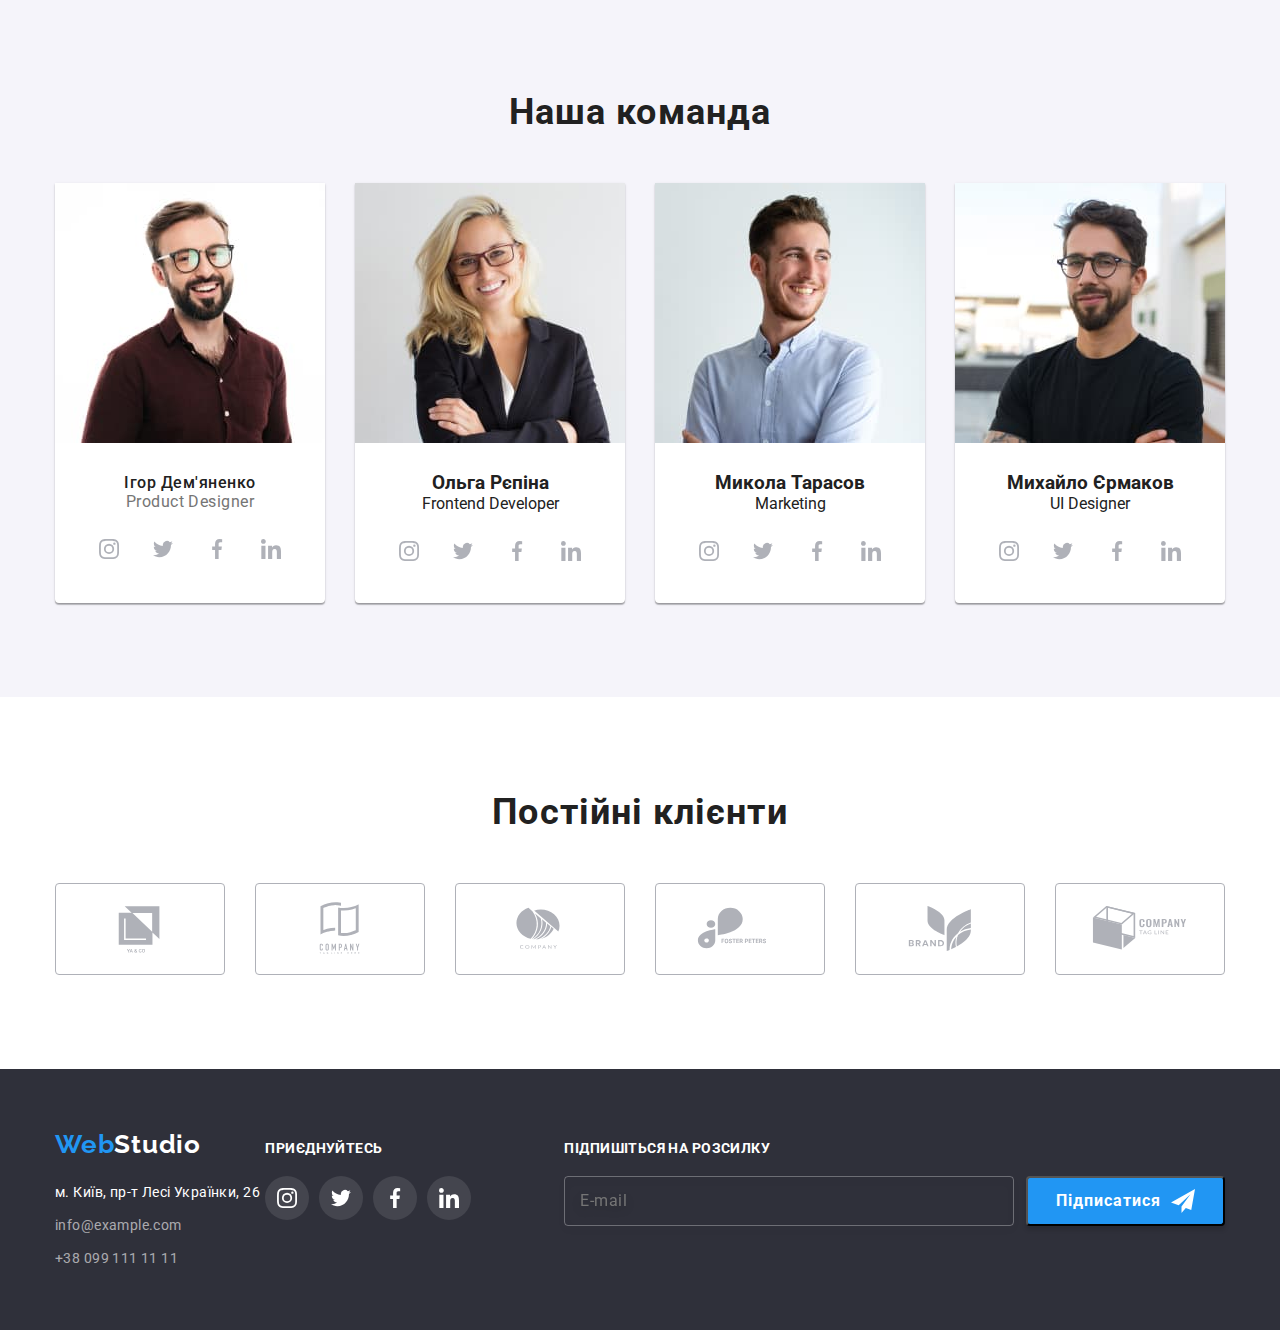
==== commit 48eafd13: "fix" ====
--- a/index.html
+++ b/index.html
@@ -162,15 +162,33 @@
           <h2 class="section__title">Чим ми займаємося</h2>
           <ul class="work__list">
             <li class="work__item">
-              <img src="./img/box-1.jpg" alt="computer" width="370" class="work__img" />
+              <img
+                srcset="./img/box-1@2x.jpg 1x, ./img/box-1@2x.jpg 2x"
+                src="./img/box-1.jpg"
+                alt="computer"
+                width="370"
+                class="work__img"
+              />
               <p class="work__text">Десктопні додатки</p>
             </li>
             <li class="work__item">
-              <img src="./img/box-2.jpg" alt="phone" width="370" class="work__img" />
+              <img
+                srcset="./img/box-2.jpg 1x, ./img/box-2@2x.jpg 2x"
+                src="./img/box-2.jpg"
+                alt="phone"
+                width="370"
+                class="work__img"
+              />
               <p class="work__text">Мобільні додатки</p>
             </li>
             <li class="work__item">
-              <img src="./img/box-3.jpg" alt="tablet" width="370" class="work__img" />
+              <img
+                srcset="./img/box-3.jpg 1x, ./img/box-3@2x.jpg 2x"
+                src="./img/box-3.jpg"
+                alt="tablet"
+                width="370"
+                class="work__img"
+              />
               <p class="work__text">Дизайнерські рішення</p>
             </li>
           </ul>
@@ -182,7 +200,19 @@
           <h2 class="section__title">Наша команда</h2>
           <ul class="team">
             <li class="team__item">
-              <img src="./img/img.jpg" alt="man" class="team__img" />
+              <picture>
+                <source srcset="./img/img.jpg 1x, ./img/img@3.jpg 2x" media="(min-width:1200px)" />
+                <source
+                  srcset="./img/tablet-img.jpg 1x, ./img/tablet-img@2x.jpg 2x"
+                  media="(min-width:768px)"
+                />
+                <source
+                  srcset="./img/mobile-img.jpg 1x, ./img/mobile-img@2x.jpg 2x"
+                  media="(min-width:480px)"
+                />
+                <img src="./img/mobile-img.jpg" alt="man" class="team__img" />
+              </picture>
+
               <div class="team__describe">
                 <h3 class="team__title">Ігор Дем'яненко</h3>
                 <p class="team__text">Product Designer</p>
@@ -239,7 +269,21 @@
               </div>
             </li>
             <li class="team__item">
-              <img src="./img/img-1.jpg" alt="woman" class="team__img" />
+              <picture>
+                <source
+                  srcset="./img/img-1.jpg 1x, ./img/img-1@3.jpg 2x"
+                  media="(min-width:1200px)"
+                />
+                <source
+                  srcset="./img/tablet-img-1.jpg 1x, ./img/tablet-img-1@2x.jpg 2x"
+                  media="(min-width:768px)"
+                />
+                <source
+                  srcset="./img/mobile-img-1.jpg 1x, ./img/mobile-img-1@2x.jpg 2x"
+                  media="(min-width:480px)"
+                />
+                <img src="./img/mobile-img-1.jpg" alt="man" class="team__img" />
+              </picture>
               <div class="team__describe">
                 <h3 class="team__name">Ольга Рєпіна</h3>
                 <p class="team__positon">Frontend Developer</p>
@@ -296,7 +340,21 @@
               </div>
             </li>
             <li class="team__item">
-              <img src="./img/img-2.jpg" alt="man" class="team__img" />
+              <picture>
+                <source
+                  srcset="./img/img-2.jpg 1x, ./img/img-2@3.jpg 2x"
+                  media="(min-width:1200px)"
+                />
+                <source
+                  srcset="./img/tablet-img-2.jpg 1x, ./img/tablet-img-2@2x.jpg 2x"
+                  media="(min-width:768px)"
+                />
+                <source
+                  srcset="./img/mobile-img-2.jpg 1x, ./img/mobile-img-2@2x.jpg 2x"
+                  media="(min-width:480px)"
+                />
+                <img src="./img/mobile-img-2.jpg" alt="man" class="team__img" />
+              </picture>
               <div class="team__describe">
                 <h3 class="team__name">Микола Тарасов</h3>
                 <p class="team__positon">Marketing</p>
@@ -353,7 +411,21 @@
               </div>
             </li>
             <li class="team__item">
-              <img src="./img/img-3.jpg" alt="man" class="team__img" />
+              <picture>
+                <source
+                  srcset="./img/img-3.jpg 1x, ./img/img-3@3.jpg 2x"
+                  media="(min-width:1200px)"
+                />
+                <source
+                  srcset="./img/tablet-img-3.jpg 1x, ./img/tablet-img-3@2x.jpg 2x"
+                  media="(min-width:768px)"
+                />
+                <source
+                  srcset="./img/mobile-img-3.jpg 1x, ./img/mobile-img-3@2x.jpg 2x"
+                  media="(min-width:480px)"
+                />
+                <img src="./img/mobile-img-3.jpg" alt="man" class="team__img" />
+              </picture>
               <div class="team__describe">
                 <h3 class="team__name">Михайло Єрмаков</h3>
                 <p class="team__positon">UI Designer</p>
@@ -543,16 +615,19 @@
         </div>
 
         <form class="footer-form">
-          <label class="footer-form__label">
+          <div class="footer-form__box">
             <p class="footer-form__tile">Підпишіться на розсилку</p>
-            <input
-              type="email"
-              name="subscribe"
-              class="footer-form__input"
-              placeholder="E-mail"
-              required
-            />
-          </label>
+
+            <label class="footer-form__label">
+              <input
+                type="email"
+                name="subscribe"
+                class="footer-form__input"
+                placeholder="E-mail"
+                required
+              />
+            </label>
+          </div>
 
           <button type="submit" class="footer-form__button">
             Підписатися
--- a/css/main.min.css
+++ b/css/main.min.css
@@ -1 +1 @@
-.visually-hidden{position:absolute;width:1px;height:1px;margin:-1px;border:0;padding:0;white-space:nowrap;-webkit-clip-path:inset(100%);clip-path:inset(100%);clip:rect(0 0 0 0);overflow:hidden}body{font-family:"Roboto",sans-serif;color:#212121;background-color:#fff}h1,h2,h3,p,ul{margin:0}ul{padding:0;list-style:none}img{display:block;width:100%;max-width:100%;height:auto}a{text-decoration:none}address{font-style:normal}.header{border-bottom:1px solid #ececec}.header .logo{color:#000}.header--open{background-color:#fff;border:none;cursor:pointer}.header--open:hover{fill:#2196f3}@media screen and (min-width: 768px){.header--open{display:none}}.header--close{position:absolute;top:0;right:0;padding:10px 15px;background-color:#fff;border:none;cursor:pointer}.header--close:hover{fill:#2196f3}@media screen and (min-width: 768px){.header--close{display:none}}@media screen and (min-width: 768px){.nav{margin-left:87px;margin-right:96px}}@media screen and (min-width: 1200px){.nav{margin-left:91px;margin-right:315px}}@media screen and (min-width: 768px){.nav__list{display:flex;align-items:center}}@media screen and (max-width: 767.98px){.nav__item:not(:first-child){margin-top:32px}}@media screen and (min-width: 768px){.nav__item:not(:first-child){margin-left:52px}}.nav__link{position:relative;display:block;font-family:"Roboto";font-style:normal;font-weight:500;font-size:40px;line-height:1.175;letter-spacing:.02em;font-weight:500;color:#212121;transition:color 250ms cubic-bezier(0.4, 0, 0.2, 1)}@media screen and (min-width: 768px){.nav__link{padding-top:32px;padding-bottom:32px;font-size:14px;line-height:1.1428571429}}.nav__link:hover,.nav__link:focus{color:#2196f3}.nav__link--current{color:#2196f3}@media screen and (min-width: 768px){.nav__link--current::after{content:"";position:absolute;display:block;width:100%;height:4px;background:#2196f3;border-radius:2px;left:0;bottom:-1px}}.header-contacts{display:flex}@media screen and (max-width: 767.98px){.header-contacts{flex-direction:column-reverse;margin-bottom:64px}}@media screen and (min-width: 768px)and (max-width: 1199.98px){.header-contacts{display:flex;flex-direction:column;align-items:flex-start;gap:10px}}.header-contacts__icon{fill:#757575;margin-right:10px;transition:fill 250ms cubic-bezier(0.4, 0, 0.2, 1)}@media screen and (max-width: 767.98px){.header-contacts__icon{display:none}}.header-contacts__link{font-weight:500;letter-spacing:.02em;color:#757575;transition:color 250ms cubic-bezier(0.4, 0, 0.2, 1)}@media screen and (max-width: 767.98px){.header-contacts__link{font-size:24px;line-height:1.1666666667;letter-spacing:.02em;color:#757575}}@media screen and (min-width: 768px){.header-contacts__link{display:flex;align-items:center;font-size:14px;line-height:1.14}}.header-contacts__link:hover,.header-contacts__link:focus{color:#2196f3}.header-contacts__link:hover .header-contacts__icon,.header-contacts__link:focus .header-contacts__icon{fill:#2196f3}@media screen and (max-width: 767.98px){.header-contacts__link--number{font-size:34px;line-height:1.1764705882;letter-spacing:.02em;color:#2196f3}}@media screen and (max-width: 767.98px){.header-contacts__ietm:not(:last-child){margin-top:32px}}@media screen and (min-width: 768px){.header-contacts__ietm:not(:last-child){margin-right:30px}}.modal-contacts__list{display:flex;align-items:center}@media screen and (min-width: 768px){.modal-contacts__list{display:none}}.modal-contacts__link{font-weight:500;font-size:18px;line-height:1.2222222222;letter-spacing:.02em;color:#2196f3}.modal-contacts__stick{margin:0 10px;color:rgba(33,33,33,.2)}@media screen and (max-width: 767.98px){.mobile-menu{position:fixed;z-index:10;top:0;left:0;width:100%;height:100%;padding:48px 40px;display:flex;flex-direction:column;justify-content:space-between;transform:translateX(100%);transition:250ms transform cubic-bezier(0.4, 0, 0.2, 1);background-color:#fff}}@media screen and (min-width: 768px){.mobile-menu{display:flex;align-items:center}}@media screen and (max-width: 767.98px){.mobile-menu.is-open{transform:translateX(0)}}.logo{font-family:"Raleway";font-weight:700;font-size:26px;line-height:1.1923076923;letter-spacing:.03em}.logo__web{color:#2196f3}.hero{margin-left:auto;margin-right:auto;max-width:480px;background-image:linear-gradient(to right, rgba(47, 48, 58, 0.4), rgba(47, 48, 58, 0.4)),url(../img/hero/hero-tel.jpg);background-position:center;background-size:cover;background-repeat:no-repeat;padding-top:118px;padding-bottom:118px;background-color:#2f303a;text-align:center}@media screen and (min-device-pixel-ratio: 2),screen and (-webkit-min-device-pixel-ratio: 2),screen and (min-resolution: 192dpi),screen and (min-resolution: 2dppx){.hero{background-image:url(../img/hero/hero-tel@2x.jpg)}}@media screen and (min-width: 768px){.hero{max-width:768px;background-image:url(../img/hero/hero-tab.jpg)}}@media screen and (min-width: 768px)and (min-device-pixel-ratio: 2),screen and (min-width: 768px)and (-webkit-min-device-pixel-ratio: 2),screen and (min-width: 768px)and (min-resolution: 192dpi),screen and (min-width: 768px)and (min-resolution: 2dppx){.hero{background-image:url(../img/hero/hero-tab@2.jpg)}}@media screen and (min-width: 1200px){.hero{max-width:1600px;padding-top:200px;padding-bottom:200px;background-image:url(../img/hero/hero.jpg)}}@media screen and (min-width: 1200px)and (min-device-pixel-ratio: 2),screen and (min-width: 1200px)and (-webkit-min-device-pixel-ratio: 2),screen and (min-width: 1200px)and (min-resolution: 192dpi),screen and (min-width: 1200px)and (min-resolution: 2dppx){.hero{background-image:url(../img/hero/hero@2x.jpg)}}.hero__title{font-weight:900;font-size:26px;line-height:1.6153846154;max-width:360px;margin:0 auto;letter-spacing:.06em;text-transform:uppercase;color:#fff}@media screen and (max-width: 767.98px){.hero__title{font-size:26px;line-height:1.6153846154;max-width:360px}}@media screen and (min-width: 1200px){.hero__title{font-size:44px;line-height:1.3636363636;max-width:696px}}.hero__btn{font-weight:700;font-size:16px;line-height:1.875;letter-spacing:.06em;margin-top:30px;padding:10px 24px;background-color:#2196f3;box-shadow:0px 4px 4px rgba(0,0,0,.15);border-radius:4px;border:rgba(0,0,0,0);cursor:pointer;color:#fff;transition:background-color 250ms cubic-bezier(0.4, 0, 0.2, 1)}.hero__btn:hover{background-color:#188ce8;box-shadow:0px 4px 4px rgba(0,0,0,.15);border-radius:4px}.features{margin:0 auto}@media screen and (min-width: 768px){.features{display:flex;flex-wrap:wrap;gap:30px}}.features__icon-box{display:flex;align-items:center;justify-content:center;background-color:#f5f4fa;border-radius:4px;height:120px;margin-bottom:30px}@media screen and (min-width: 768px){.features__item{width:calc(50% - 15px)}}@media screen and (min-width: 1200px){.features__item{width:calc(25% - 22.5px)}}@media screen and (max-width: 767.98px){.features__item:not(:last-child){margin-bottom:30px}}.features__title{font-size:14px;line-height:1.1428571429;letter-spacing:.03em;margin-bottom:10px}@media screen and (min-width: 480px){.features__title{text-align:center}}.features__text{font-size:14px;line-height:1.7142857143;letter-spacing:.03em;color:#757575}.work__list{display:flex;gap:30px}.work__item{position:relative}.work__text{position:absolute;bottom:0;left:0;display:flex;align-items:center;justify-content:center;background:rgba(47,48,58,.8);width:100%;height:70px;font-weight:700;font-size:14px;line-height:1.1428571429;letter-spacing:.03em;text-transform:uppercase;color:#fff}@media screen and (min-width: 768px){.team{display:flex;flex-wrap:wrap;gap:30px}}.team__item{box-shadow:0px 1px 3px rgba(0,0,0,.12),0px 1px 1px rgba(0,0,0,.14),0px 2px 1px rgba(0,0,0,.2);border-radius:0px 0px 4px 4px;background-color:#fff;max-width:450px}@media screen and (min-width: 768px){.team__item{width:354px}}@media screen and (min-width: 1200px){.team__item{width:270px}}@media screen and (max-width: 767.98px){.team__item:not(:last-child){margin-bottom:30px}}.team__describe{padding-top:30px;padding-bottom:30px;display:flex;flex-direction:column;align-items:center}.team__title{font-weight:500;font-size:16px;line-height:1.1875;letter-spacing:.03em;color:#212121}.team__text{font-size:16px;line-height:1.1875;text-align:center;letter-spacing:.03em;color:#757575}.clients{display:flex;flex-wrap:wrap;justify-content:center;gap:30px}.clients__link{display:flex;align-items:center;justify-content:center;width:210px;height:92px;border:1px solid #afb1b8;border-radius:4px;transition:border 250ms cubic-bezier(0.4, 0, 0.2, 1)}@media screen and (min-width: 768px){.clients__link{width:226px}}@media screen and (min-width: 1200px){.clients__link{width:170px}}.clients__link:hover,.clients__link:focus{border:1px solid #2196f3}.clients__link:hover .client__icon,.clients__link:focus .client__icon{fill:#2196f3}.client__icon{fill:#afb1b8;transition:fill 250ms cubic-bezier(0.4, 0, 0.2, 1)}.project__list{display:flex;flex-wrap:wrap;flex-direction:column;align-items:center;gap:30px}@media screen and (min-width: 768px){.project__list{flex-direction:row}}.project__item{max-width:450px}@media screen and (min-width: 768px){.project__item{width:calc((100% - 30px)/2);flex-direction:row;justify-content:center}}@media screen and (min-width: 1200px){.project__item{width:calc((100% - 60px)/3)}}.card__link{display:block;transition:box-shadow 250ms cubic-bezier(0.4, 0, 0.2, 1)}.card__link:hover,.card__link:focus{box-shadow:0px 1px 1px rgba(0,0,0,.12),0px 4px 4px rgba(0,0,0,.06),1px 4px 6px rgba(0,0,0,.16)}.card__describe{position:relative;overflow:hidden}.card__text{position:absolute;bottom:0;left:0;display:flex;align-items:center;padding-right:24px;padding-left:24px;font-weight:400;font-size:18px;line-height:1.5555555556;letter-spacing:.03em;color:#fff;background:rgba(33,150,243,.9);height:100%;transform:translateY(101%);transition:transform 250ms cubic-bezier(0.4, 0, 0.2, 1)}.card__link:hover .card__text,.card__link:focus .card__text{transform:translateY(0)}.card__bottom{border-bottom:1px solid #eee;border-left:1px solid #eee;border-right:1px solid #eee;padding:20px 24px}.card__name{color:#212121;font-size:18px;line-height:2;letter-spacing:.06em}.card__technology{margin-top:4px;font-size:16px;line-height:1.9;letter-spacing:.03em;color:#757575}.backdrop{position:fixed;top:0;left:0;width:100%;height:100%;background-color:rgba(0,0,0,.2);opacity:1;transition:opacity 250ms cubic-bezier(0.4, 0, 0.2, 1),visibility 250ms cubic-bezier(0.4, 0, 0.2, 1)}.backdrop.is-hidden{visibility:hidden;opacity:0;pointer-events:none}.backdrop.is-hidden .modal{transform:translate(-50%, -50%) scale(1.2)}.modal{position:absolute;top:50%;left:50%;width:528px;height:581px;background:#fff;box-shadow:0px 1px 3px rgba(0,0,0,.12),0px 1px 1px rgba(0,0,0,.14),0px 2px 1px rgba(0,0,0,.2);border-radius:4px;transform:translate(-50%, -50%) scale(1);transition:transform 250ms cubic-bezier(0.4, 0, 0.2, 1)}.modal-form{padding:40px}.modal-form__title{font-size:20px;line-height:1.15;text-align:center;letter-spacing:.03em;margin-bottom:12px}.modal-form__label{position:relative;display:flex;flex-direction:column;font-weight:400;font-size:12px;line-height:1.1666666667;letter-spacing:.01em;color:#757575}.modal-form__input{margin-top:4px;margin-bottom:10px;height:40px;border:1px solid rgba(33,33,33,.2);border-radius:4px;padding:12px 42px;outline:none;transition:border-color 250ms cubic-bezier(0.4, 0, 0.2, 1)}.modal-form__input:focus{border-color:#2196f3}.modal-form__icon{position:absolute;left:12px;top:50%;transform:translateY(-20%);transition:fill 250ms cubic-bezier(0.4, 0, 0.2, 1)}.modal-form__input:focus+.modal-form__icon{fill:#2196f3}.modal-form__comment{height:120px;border:1px solid rgba(33,33,33,.2);border-radius:4px;margin-top:4px;padding:12px 16px;resize:none;outline:none;transition:border-color 250ms cubic-bezier(0.4, 0, 0.2, 1)}.modal-form__comment:focus{border-color:#2196f3}.modal-form__label--checkbox{display:flex;justify-content:center;align-items:center;font-weight:400;font-size:14px;line-height:1.7142857143;letter-spacing:.03em;color:#757575;margin-top:20px;cursor:pointer}.modal-form__span--checkbox-icon{display:flex;align-items:center;width:16px;height:15px;margin-right:9px;border:2px solid #212121;border-radius:2px;transition:background-color 250ms cubic-bezier(0.4, 0, 0.2, 1)}.modal-form__input--checkbox:checked+.modal-form__span--checkbox-icon{border-color:rgba(0,0,0,0);background-color:#2196f3}.modal-form__input--checkbox:focus+.modal-form__span--checkbox-icon{border-color:#2196f3}.modal-form__link--checkbox{margin-left:5px;color:#2196f3}.modal-form__button{display:block;margin:0 auto;margin-top:40px;padding:10px 52px;background:#2196f3;box-shadow:0px 4px 4px rgba(0,0,0,.15);border:rgba(0,0,0,0);border-radius:4px;font-weight:700;font-size:16px;line-height:1.875;letter-spacing:.06em;color:#fff;cursor:pointer;transition:box-shadow 250ms cubic-bezier(0.4, 0, 0.2, 1),background-color 250ms cubic-bezier(0.4, 0, 0.2, 1)}.modal-form__button:hover,.modal-form__button:focus{background-color:#188ce8;box-shadow:0px 4px 4px rgba(0,0,0,.15);border-radius:4px}.modal__button--close{position:absolute;display:flex;justify-content:center;align-items:center;top:8px;right:8px;width:30px;height:30px;background:#fff;border:1px solid rgba(0,0,0,.1);border-radius:50%;padding:0;cursor:pointer}.footer{background-color:#2f303a}.footer .logo{color:#fff}.footer-conteiner{padding-top:60px;padding-bottom:60px}@media screen and (max-width: 768px){.footer-conteiner{text-align:center}}@media screen and (min-width: 768px){.footer-conteiner{display:flex;flex-wrap:wrap;justify-content:center}}@media screen and (min-width: 1200px){.footer-conteiner{align-items:baseline;flex-wrap:nowrap}}@media screen and (min-width: 1200px){.footer-contacts{margin-right:70px}}.address{margin-top:20px}@media screen and (max-width: 767.98px){.address{margin-bottom:60px}}.addres__item:not(:last-child){margin-bottom:9px}.footer__link{font-weight:400;font-size:14px;line-height:1.7142857143;letter-spacing:.03em;color:rgba(255,255,255,.6);transition:color 250ms cubic-bezier(0.4, 0, 0.2, 1)}.footer__link:hover,.footer__link:focus{color:#2196f3}.footer__link--location{color:#fff}@media screen and (min-width: 768px){.footer-contacts{margin-right:165px}}@media screen and (min-width: 768px)and (min-width: 1200px){.footer-contacts{flex-grow:1}}@media screen and (min-width: 768px){.footer-form{margin-top:60px}}@media screen and (min-width: 1200px){.footer-form{display:flex;align-items:flex-end;margin-left:93px;margin-top:0}}.footer-form__label{margin-right:12px;cursor:pointer}.footer-form__tile{font-weight:700;font-size:14px;line-height:1.1428571429;letter-spacing:.03em;text-transform:uppercase;color:#fff;margin-bottom:20px}.footer-form__input{width:358px;height:50px;border:1px solid rgba(255,255,255,.3);filter:drop-shadow(0px 4px 4px rgba(0, 0, 0, 0.15));border-radius:4px;background-color:rgba(0,0,0,0);font-weight:400;font-size:16px;line-height:1.25;letter-spacing:.03em;outline:none;color:rgba(255,255,255,.6);padding:16px 15px;cursor:pointer;transition:border 250ms cubic-bezier(0.4, 0, 0.2, 1)}.footer-form__input:focus{border:1px solid #2196f3}.footer-form__button{display:flex;align-items:center;gap:10px;margin:0 auto;height:50px;padding:10px 28px;background:#2196f3;box-shadow:0px 4px 4px rgba(0,0,0,.15);border-radius:4px;font-weight:700;font-size:16px;line-height:1.875;letter-spacing:.06em;color:#fff;transition:background-color 250ms cubic-bezier(0.4, 0, 0.2, 1);cursor:pointer}@media screen and (max-width: 1200px){.footer-form__button{margin-top:20px}}.footer-form__button:hover,.footer-form__button:focus{background-color:#188ce8}.conteiner{width:100%;padding-left:15px;padding-right:15px;margin-left:auto;margin-right:auto}@media screen and (min-width: 480px){.conteiner{width:480px}}@media screen and (min-width: 768px){.conteiner{width:768px}}@media screen and (min-width: 1200px){.conteiner{width:1200px}}.header__conteiner{display:flex;align-items:center}@media screen and (max-width: 767.98px){.header__conteiner{justify-content:space-between}}.section{padding-top:60px;padding-bottom:60px}@media screen and (min-width: 1200px){.section{padding-top:94px;padding-bottom:94px}}.section--no-padding-top{padding-top:0}@media screen and (max-width: 1200px){.section--no-padding-top{display:none}}.section--background{background-color:#f5f4fa}.section__title{font-size:36px;line-height:42px;text-align:center;letter-spacing:.03em;margin-bottom:30px;color:#212121}@media screen and (min-width: 1200px){.section__title{margin-bottom:50px}}.socials{display:flex;gap:10px;margin-top:16px}.socials__link{width:44px;height:44px;display:flex;align-items:center;justify-content:center;border-radius:50px;transition:background-color 250ms cubic-bezier(0.4, 0, 0.2, 1)}.socials__link:hover,.socials__link:focus{background-color:#2196f3}.socials__link:hover .socials__icon,.socials__link:focus .socials__icon{fill:#fff}@media screen and (max-width: 767.98px){.footer-socials{margin-bottom:60px}}.socials__icon{fill:#afb1b8;transition:fill 250ms cubic-bezier(0.4, 0, 0.2, 1)}.footer-socials__text{font-weight:700;font-size:14px;line-height:1.1428571429;letter-spacing:.03em;text-transform:uppercase;color:#fff;margin-bottom:20px}.footer-socials__list{display:flex;align-items:center;justify-content:center;gap:10px}.footer-socials__icon{fill:#fff}.footer-socials__link{display:flex;align-items:center;justify-content:center;width:44px;height:44px;border-radius:50px;background-color:rgba(255,255,255,.1);transition:background-color 250ms cubic-bezier(0.4, 0, 0.2, 1)}.footer-socials__link:hover,.footer-socials__link:focus{background-color:#2196f3}.portfolio-btn__list{display:flex;align-items:center;justify-content:flex-start;flex-wrap:wrap;gap:8px;margin-bottom:34px}@media screen and (min-width: 768px){.portfolio-btn__list{justify-content:center}}.button{font-weight:500;font-size:16px;line-height:1.625;letter-spacing:.03em;color:#212121;padding:6px 22px;background-color:#f5f4fa;border-radius:4px;border-color:rgba(0,0,0,0);transition:background-color 250ms cubic-bezier(0.4, 0, 0.2, 1),color 250ms cubic-bezier(0.4, 0, 0.2, 1),box-shadow 250ms cubic-bezier(0.4, 0, 0.2, 1);cursor:pointer}.button:hover,.button:focus{background-color:#2196f3;color:#fff;box-shadow:0px 3px 1px rgba(0,0,0,.1),0px 1px 2px rgba(0,0,0,.08),0px 2px 2px rgba(0,0,0,.12);border-radius:4px}/*# sourceMappingURL=main.min.css.map */+.visually-hidden{position:absolute;width:1px;height:1px;margin:-1px;border:0;padding:0;white-space:nowrap;-webkit-clip-path:inset(100%);clip-path:inset(100%);clip:rect(0 0 0 0);overflow:hidden}body{font-family:"Roboto",sans-serif;color:#212121;background-color:#fff}h1,h2,h3,p,ul{margin:0}ul{padding:0;list-style:none}img{display:block;max-width:100%;height:auto}a{text-decoration:none}address{font-style:normal}.header{border-bottom:1px solid #ececec}.header .logo{color:#000}.header--open{background-color:#fff;border:none;cursor:pointer}.header--open:hover{fill:#2196f3}@media screen and (min-width: 768px){.header--open{display:none}}.header--close{position:absolute;top:0;right:0;padding:10px 15px;background-color:#fff;border:none;cursor:pointer}.header--close:hover{fill:#2196f3}@media screen and (min-width: 768px){.header--close{display:none}}@media screen and (min-width: 1200px){.nav{margin-left:91px}}@media screen and (min-width: 768px){.nav__list{display:flex;align-items:center}}@media screen and (max-width: 767.98px){.nav__item:not(:first-child){margin-top:32px}}@media screen and (min-width: 768px){.nav__item:not(:first-child){margin-left:52px}}.nav__link{position:relative;display:block;font-family:"Roboto";font-style:normal;font-weight:500;font-size:40px;line-height:1.175;letter-spacing:.02em;font-weight:500;color:#212121;transition:color 250ms cubic-bezier(0.4, 0, 0.2, 1)}@media screen and (min-width: 768px){.nav__link{padding-top:32px;padding-bottom:32px;font-size:14px;line-height:1.1428571429}}.nav__link:hover,.nav__link:focus{color:#2196f3}.nav__link--current{color:#2196f3}@media screen and (min-width: 768px){.nav__link--current::after{content:"";position:absolute;display:block;width:100%;height:4px;background:#2196f3;border-radius:2px;left:0;bottom:-1px}}.header-contacts{display:flex}@media screen and (max-width: 767.98px){.header-contacts{flex-direction:column-reverse;margin-bottom:64px}}@media screen and (min-width: 768px)and (max-width: 1199.98px){.header-contacts{display:flex;flex-direction:column;align-items:flex-start;gap:10px}}.header-contacts__icon{fill:#757575;margin-right:10px;transition:fill 250ms cubic-bezier(0.4, 0, 0.2, 1)}@media screen and (max-width: 767.98px){.header-contacts__icon{display:none}}.header-contacts__link{font-weight:500;letter-spacing:.02em;color:#757575;transition:color 250ms cubic-bezier(0.4, 0, 0.2, 1)}@media screen and (max-width: 767.98px){.header-contacts__link{font-size:24px;line-height:1.1666666667;letter-spacing:.02em;color:#757575}}@media screen and (min-width: 768px){.header-contacts__link{display:flex;align-items:center;font-size:14px;line-height:1.14}}.header-contacts__link:hover,.header-contacts__link:focus{color:#2196f3}.header-contacts__link:hover .header-contacts__icon,.header-contacts__link:focus .header-contacts__icon{fill:#2196f3}@media screen and (max-width: 767.98px){.header-contacts__link--number{font-size:34px;line-height:1.1764705882;letter-spacing:.02em;color:#2196f3}}@media screen and (max-width: 767.98px){.header-contacts__ietm:not(:last-child){margin-top:32px}}@media screen and (min-width: 1200px){.header-contacts__ietm:not(:last-child){margin-right:30px}}@media screen and (min-width: 768px){.modal-contacts{margin-left:auto}}.modal-contacts__list{display:flex;align-items:center}@media screen and (min-width: 768px){.modal-contacts__list{display:none}}.modal-contacts__link{font-weight:500;font-size:18px;line-height:1.2222222222;letter-spacing:.02em;color:#2196f3}.modal-contacts__stick{margin:0 10px;color:rgba(33,33,33,.2)}@media screen and (max-width: 767.98px){.mobile-menu{position:fixed;z-index:10;top:0;left:0;width:100%;height:100%;padding:48px 40px;display:flex;flex-direction:column;justify-content:space-between;transform:translateX(100%);transition:250ms transform cubic-bezier(0.4, 0, 0.2, 1);background-color:#fff}}@media screen and (min-width: 768px){.mobile-menu{display:flex;align-items:center;width:100%}}@media screen and (min-width: 768px)and (max-width: 1199.98px){.mobile-menu{margin-left:87px}}@media screen and (min-width: 1200px){.mobile-menu{margin-left:92px}}@media screen and (max-width: 767.98px){.mobile-menu.is-open{transform:translateX(0)}}.logo{font-family:"Raleway";font-weight:700;font-size:26px;line-height:1.1923076923;letter-spacing:.03em}.logo__web{color:#2196f3}.hero{margin-left:auto;margin-right:auto;max-width:16000px;background-image:linear-gradient(to right, rgba(47, 48, 58, 0.4), rgba(47, 48, 58, 0.4)),url(../img/hero/hero-tel.jpg);background-position:center;background-size:cover;background-repeat:no-repeat;padding-top:118px;padding-bottom:118px;background-color:#2f303a;text-align:center}@media screen and (min-device-pixel-ratio: 2),screen and (-webkit-min-device-pixel-ratio: 2),screen and (min-resolution: 192dpi),screen and (min-resolution: 2dppx){.hero{background-image:linear-gradient(to right, rgba(47, 48, 58, 0.4), rgba(47, 48, 58, 0.4)),url(../img/hero/hero-tel@2x.jpg)}}@media screen and (min-width: 768px){.hero{background-image:linear-gradient(to right, rgba(47, 48, 58, 0.4), rgba(47, 48, 58, 0.4)),url(../img/hero/hero-tab.jpg)}}@media screen and (min-width: 768px)and (min-device-pixel-ratio: 2),screen and (min-width: 768px)and (-webkit-min-device-pixel-ratio: 2),screen and (min-width: 768px)and (min-resolution: 192dpi),screen and (min-width: 768px)and (min-resolution: 2dppx){.hero{background-image:linear-gradient(to right, rgba(47, 48, 58, 0.4), rgba(47, 48, 58, 0.4)),url(../img/hero/hero-tab@2.jpg)}}@media screen and (min-width: 1200px){.hero{padding-top:200px;padding-bottom:200px;background-image:linear-gradient(to right, rgba(47, 48, 58, 0.4), rgba(47, 48, 58, 0.4)),url(../img/hero/hero.jpg)}}@media screen and (min-width: 1200px)and (min-device-pixel-ratio: 2),screen and (min-width: 1200px)and (-webkit-min-device-pixel-ratio: 2),screen and (min-width: 1200px)and (min-resolution: 192dpi),screen and (min-width: 1200px)and (min-resolution: 2dppx){.hero{background-image:linear-gradient(to right, rgba(47, 48, 58, 0.4), rgba(47, 48, 58, 0.4)),url(../img/hero/hero@2x.jpg)}}.hero__title{font-weight:900;font-size:26px;line-height:1.6153846154;max-width:360px;margin:0 auto;letter-spacing:.06em;text-transform:uppercase;color:#fff}@media screen and (max-width: 767.98px){.hero__title{font-size:26px;line-height:1.6153846154;max-width:360px}}@media screen and (min-width: 1200px){.hero__title{font-size:44px;line-height:1.3636363636;max-width:696px}}.hero__btn{font-weight:700;font-size:16px;line-height:1.875;letter-spacing:.06em;margin-top:30px;padding:10px 24px;background-color:#2196f3;box-shadow:0px 4px 4px rgba(0,0,0,.15);border-radius:4px;border:rgba(0,0,0,0);cursor:pointer;color:#fff;transition:background-color 250ms cubic-bezier(0.4, 0, 0.2, 1)}.hero__btn:hover{background-color:#188ce8;box-shadow:0px 4px 4px rgba(0,0,0,.15);border-radius:4px}.features{margin:0 auto}@media screen and (min-width: 768px){.features{display:flex;flex-wrap:wrap;gap:30px}}.features__icon-box{display:flex;align-items:center;justify-content:center;background-color:#f5f4fa;border-radius:4px;height:120px;margin-bottom:30px}@media screen and (min-width: 768px){.features__item{width:calc(50% - 15px)}}@media screen and (min-width: 1200px){.features__item{width:calc(25% - 22.5px)}}@media screen and (max-width: 767.98px){.features__item:not(:last-child){margin-bottom:30px}}.features__title{font-size:14px;line-height:1.1428571429;letter-spacing:.03em;margin-bottom:10px}@media screen and (max-width: 767.98px){.features__title{text-align:center}}.features__text{font-size:14px;line-height:1.7142857143;letter-spacing:.03em;color:#757575}.work__list{display:flex;gap:30px}.work__item{position:relative}.work__text{position:absolute;bottom:0;left:0;display:flex;align-items:center;justify-content:center;background:rgba(47,48,58,.8);width:100%;height:70px;font-weight:700;font-size:14px;line-height:1.1428571429;letter-spacing:.03em;text-transform:uppercase;color:#fff}@media screen and (min-width: 768px){.team{display:flex;flex-wrap:wrap;gap:30px}}.team__item{box-shadow:0px 1px 3px rgba(0,0,0,.12),0px 1px 1px rgba(0,0,0,.14),0px 2px 1px rgba(0,0,0,.2);border-radius:0px 0px 4px 4px;background-color:#fff;max-width:450px}@media screen and (min-width: 768px){.team__item{width:354px}}@media screen and (min-width: 1200px){.team__item{width:270px}}@media screen and (max-width: 767.98px){.team__item:not(:last-child){margin-bottom:30px}}.team__describe{padding-top:30px;padding-bottom:30px;display:flex;flex-direction:column;align-items:center}.team__title{font-weight:500;font-size:16px;line-height:1.1875;letter-spacing:.03em;color:#212121}.team__text{font-size:16px;line-height:1.1875;text-align:center;letter-spacing:.03em;color:#757575}.clients{display:flex;flex-wrap:wrap;justify-content:center;gap:30px}.clients__link{display:flex;align-items:center;justify-content:center;width:210px;height:92px;border:1px solid #afb1b8;border-radius:4px;transition:border 250ms cubic-bezier(0.4, 0, 0.2, 1)}@media screen and (min-width: 768px){.clients__link{width:226px}}@media screen and (min-width: 1200px){.clients__link{width:170px}}.clients__link:hover,.clients__link:focus{border:1px solid #2196f3}.clients__link:hover .client__icon,.clients__link:focus .client__icon{fill:#2196f3}.client__icon{fill:#afb1b8;transition:fill 250ms cubic-bezier(0.4, 0, 0.2, 1)}.project__list{display:flex;flex-wrap:wrap;flex-direction:column;gap:30px}@media screen and (min-width: 768px){.project__list{flex-direction:row}}@media screen and (min-width: 768px){.project__item{width:calc((100% - 30px)/2);flex-direction:row;justify-content:center}}@media screen and (min-width: 1200px){.project__item{width:calc((100% - 60px)/3)}}.card__link{display:block;transition:box-shadow 250ms cubic-bezier(0.4, 0, 0.2, 1);flex-direction:column;display:flex;height:100%}.card__link:hover,.card__link:focus{box-shadow:0px 1px 1px rgba(0,0,0,.12),0px 4px 4px rgba(0,0,0,.06),1px 4px 6px rgba(0,0,0,.16)}.card__describe{position:relative;overflow:hidden}.card__text{position:absolute;bottom:0;left:0;display:flex;align-items:center;padding-right:24px;padding-left:24px;font-weight:400;font-size:18px;line-height:1.5555555556;letter-spacing:.03em;color:#fff;background:rgba(33,150,243,.9);height:100%;transform:translateY(101%);transition:transform 250ms cubic-bezier(0.4, 0, 0.2, 1)}.card__link:hover .card__text,.card__link:focus .card__text{transform:translateY(0)}.card__bottom{border-bottom:1px solid #eee;border-left:1px solid #eee;border-right:1px solid #eee;padding:20px 24px;flex-grow:1}.card__name{color:#212121;font-size:18px;line-height:2;letter-spacing:.06em}.card__technology{margin-top:4px;font-size:16px;line-height:1.9;letter-spacing:.03em;color:#757575}.backdrop{position:fixed;top:0;left:0;width:100%;height:100%;padding:0 15px;background-color:rgba(0,0,0,.2);opacity:1;transition:opacity 250ms cubic-bezier(0.4, 0, 0.2, 1),visibility 250ms cubic-bezier(0.4, 0, 0.2, 1)}.backdrop.is-hidden{visibility:hidden;opacity:0;pointer-events:none}.backdrop.is-hidden .modal{transform:translate(-50%, -50%) scale(1.2)}.modal{position:relative;top:50%;left:50%;max-width:450px;width:100%;height:609px;background:#fff;box-shadow:0px 1px 3px rgba(0,0,0,.12),0px 1px 1px rgba(0,0,0,.14),0px 2px 1px rgba(0,0,0,.2);border-radius:4px;transform:translate(-50%, -50%) scale(1);transition:transform 250ms cubic-bezier(0.4, 0, 0.2, 1)}@media screen and (min-width: 1200px){.modal{max-width:528px;height:581px}}.modal-form{padding:40px}.modal-form__title{font-size:20px;line-height:1.15;text-align:center;letter-spacing:.03em;margin-bottom:12px}.modal-form__label{position:relative;display:flex;flex-direction:column;font-weight:400;font-size:12px;line-height:1.1666666667;letter-spacing:.01em;color:#757575}.modal-form__input{margin-top:4px;margin-bottom:10px;height:40px;border:1px solid rgba(33,33,33,.2);border-radius:4px;padding:12px 42px;outline:none;transition:border-color 250ms cubic-bezier(0.4, 0, 0.2, 1)}.modal-form__input:focus{border-color:#2196f3}.modal-form__icon{position:absolute;left:12px;top:50%;transform:translateY(-20%);transition:fill 250ms cubic-bezier(0.4, 0, 0.2, 1)}.modal-form__input:focus+.modal-form__icon{fill:#2196f3}.modal-form__comment{height:120px;border:1px solid rgba(33,33,33,.2);border-radius:4px;margin-top:4px;padding:12px 16px;resize:none;outline:none;transition:border-color 250ms cubic-bezier(0.4, 0, 0.2, 1)}.modal-form__comment:focus{border-color:#2196f3}.modal-form__label--checkbox{display:flex;justify-content:center;align-items:center;font-weight:400;font-size:12px;line-height:1.1666666667;letter-spacing:.03em;color:#757575;margin-top:20px;cursor:pointer}@media screen and (min-width: 1200px){.modal-form__label--checkbox{font-size:14px;line-height:1.7142857143}}.modal-form__span--checkbox-icon{display:flex;align-items:center;width:16px;height:15px;margin-right:9px;border:2px solid #212121;border-radius:2px;transition:background-color 250ms cubic-bezier(0.4, 0, 0.2, 1)}.modal-form__input--checkbox:checked+.modal-form__span--checkbox-icon{border-color:rgba(0,0,0,0);background-color:#2196f3}.modal-form__input--checkbox:focus+.modal-form__span--checkbox-icon{border-color:#2196f3}.modal-form__link--checkbox{margin-left:5px;color:#2196f3}.modal-form__button{display:block;margin:0 auto;margin-top:40px;padding:10px 52px;background:#2196f3;box-shadow:0px 4px 4px rgba(0,0,0,.15);border:rgba(0,0,0,0);border-radius:4px;font-weight:700;font-size:16px;line-height:1.875;letter-spacing:.06em;color:#fff;cursor:pointer;transition:box-shadow 250ms cubic-bezier(0.4, 0, 0.2, 1),background-color 250ms cubic-bezier(0.4, 0, 0.2, 1)}.modal-form__button:hover,.modal-form__button:focus{background-color:#188ce8;box-shadow:0px 4px 4px rgba(0,0,0,.15);border-radius:4px}.modal__button--close{position:absolute;display:flex;justify-content:center;align-items:center;top:8px;right:8px;width:30px;height:30px;background:#fff;border:1px solid rgba(0,0,0,.1);border-radius:50%;padding:0;cursor:pointer}.modal__button--close:hover,.modal__button--close:focus{fill:#2196f3}.footer{background-color:#2f303a;padding-top:60px;padding-bottom:60px}.footer .logo{color:#fff}@media screen and (max-width: 767.98px){.footer-contacts{margin-bottom:60px}}@media screen and (min-width: 768px)and (max-width: 1199.98px){.footer-contacts{text-align:center}}@media screen and (min-width: 1200px){.footer-contacts{flex-grow:1}}.address{margin-top:20px}.addres__item:not(:last-child){margin-bottom:9px}.footer__link{font-weight:400;font-size:14px;line-height:1.7142857143;letter-spacing:.03em;color:rgba(255,255,255,.6);transition:color 250ms cubic-bezier(0.4, 0, 0.2, 1)}.footer__link:hover,.footer__link:focus{color:#2196f3}.footer__link--location{color:#fff}@media screen and (min-width: 768px){.footer-form{margin-top:60px}}@media screen and (min-width: 1200px){.footer-form{display:flex;align-items:flex-end;margin-left:93px;margin-top:0}}.footer-form__label{margin-right:12px;cursor:pointer}.footer-form__tile{font-weight:700;font-size:14px;line-height:1.1428571429;letter-spacing:.03em;text-transform:uppercase;color:#fff;margin-bottom:20px}@media screen and (min-width: 768px)and (max-width: 1199.98px){.footer-form__tile{text-align:center}}.footer-form__input{width:100%;height:50px;border:1px solid rgba(255,255,255,.3);filter:drop-shadow(0px 4px 4px rgba(0, 0, 0, 0.15));border-radius:4px;background-color:rgba(0,0,0,0);font-weight:400;font-size:16px;line-height:1.25;letter-spacing:.03em;outline:none;color:rgba(255,255,255,.6);padding:16px 15px;cursor:pointer;transition:border 250ms cubic-bezier(0.4, 0, 0.2, 1)}@media screen and (min-width: 480px){.footer-form__input{width:450px}}@media screen and (min-width: 1200px){.footer-form__input{width:358 px}}.footer-form__input:focus{border:1px solid #2196f3}.footer-form__button{display:flex;align-items:center;gap:10px;margin:0 auto;height:50px;padding:10px 28px;background:#2196f3;box-shadow:0px 4px 4px rgba(0,0,0,.15);border-radius:4px;font-weight:700;font-size:16px;line-height:1.875;letter-spacing:.06em;color:#fff;transition:background-color 250ms cubic-bezier(0.4, 0, 0.2, 1);cursor:pointer}@media screen and (max-width: 1200px){.footer-form__button{margin-top:20px}}.footer-form__button:hover,.footer-form__button:focus{background-color:#188ce8}.conteiner{width:100%;padding-left:15px;padding-right:15px;margin-left:auto;margin-right:auto}@media screen and (min-width: 480px){.conteiner{width:480px}}@media screen and (min-width: 768px){.conteiner{width:768px}}@media screen and (min-width: 1200px){.conteiner{width:1200px}}.header__conteiner{display:flex;align-items:center}@media screen and (max-width: 767.98px){.header__conteiner{justify-content:space-between;height:59px}}@media screen and (max-width: 768px){.footer-conteiner{text-align:center}}@media screen and (min-width: 768px){.footer-conteiner{display:flex;flex-wrap:wrap;justify-content:space-around}}@media screen and (min-width: 1200px){.footer-conteiner{align-items:baseline;flex-wrap:nowrap}}.section{padding-top:60px;padding-bottom:60px}@media screen and (min-width: 1200px){.section{padding-top:94px;padding-bottom:94px}}.section--no-padding-top{padding-top:0}@media screen and (max-width: 1200px){.section--no-padding-top{display:none}}.section--background{background-color:#f5f4fa}.section__title{font-size:28px;line-height:1.1785714286;text-align:center;letter-spacing:.03em;margin-bottom:30px;color:#212121}@media screen and (min-width: 1200px){.section__title{margin-bottom:50px;font-size:36px;line-height:1.1666666667}}.socials{display:flex;gap:10px;margin-top:16px}.socials__link{width:44px;height:44px;display:flex;align-items:center;justify-content:center;border-radius:50px;transition:background-color 250ms cubic-bezier(0.4, 0, 0.2, 1)}.socials__link:hover,.socials__link:focus{background-color:#2196f3}.socials__link:hover .socials__icon,.socials__link:focus .socials__icon{fill:#fff}@media screen and (max-width: 767.98px){.footer-socials{margin-bottom:60px}}@media screen and (min-width: 768px)and (max-width: 1199.98px){.footer-socials{text-align:center}}.socials__icon{fill:#afb1b8;transition:fill 250ms cubic-bezier(0.4, 0, 0.2, 1)}.footer-socials__text{font-weight:700;font-size:14px;line-height:1.1428571429;letter-spacing:.03em;text-transform:uppercase;color:#fff;margin-bottom:20px}.footer-socials__list{display:flex;align-items:center;justify-content:center;gap:10px}.footer-socials__icon{fill:#fff}.footer-socials__link{display:flex;align-items:center;justify-content:center;width:44px;height:44px;border-radius:50px;background-color:rgba(255,255,255,.1);transition:background-color 250ms cubic-bezier(0.4, 0, 0.2, 1)}.footer-socials__link:hover,.footer-socials__link:focus{background-color:#2196f3}.portfolio-btn__list{display:flex;align-items:center;justify-content:flex-start;flex-wrap:wrap;margin-bottom:40px;gap:8px}@media screen and (min-width: 768px){.portfolio-btn__list{justify-content:center;margin-bottom:30px}}@media screen and (min-width: 1200px){.portfolio-btn__list{margin-bottom:50px}}.button{font-weight:500;font-size:16px;line-height:1.625;letter-spacing:.03em;color:#212121;padding:6px 22px;background-color:#f5f4fa;border-radius:4px;border-color:rgba(0,0,0,0);transition:background-color 250ms cubic-bezier(0.4, 0, 0.2, 1),color 250ms cubic-bezier(0.4, 0, 0.2, 1),box-shadow 250ms cubic-bezier(0.4, 0, 0.2, 1);cursor:pointer}.button:hover,.button:focus{background-color:#2196f3;color:#fff;box-shadow:0px 3px 1px rgba(0,0,0,.1),0px 1px 2px rgba(0,0,0,.08),0px 2px 2px rgba(0,0,0,.12);border-radius:4px}/*# sourceMappingURL=main.min.css.map */